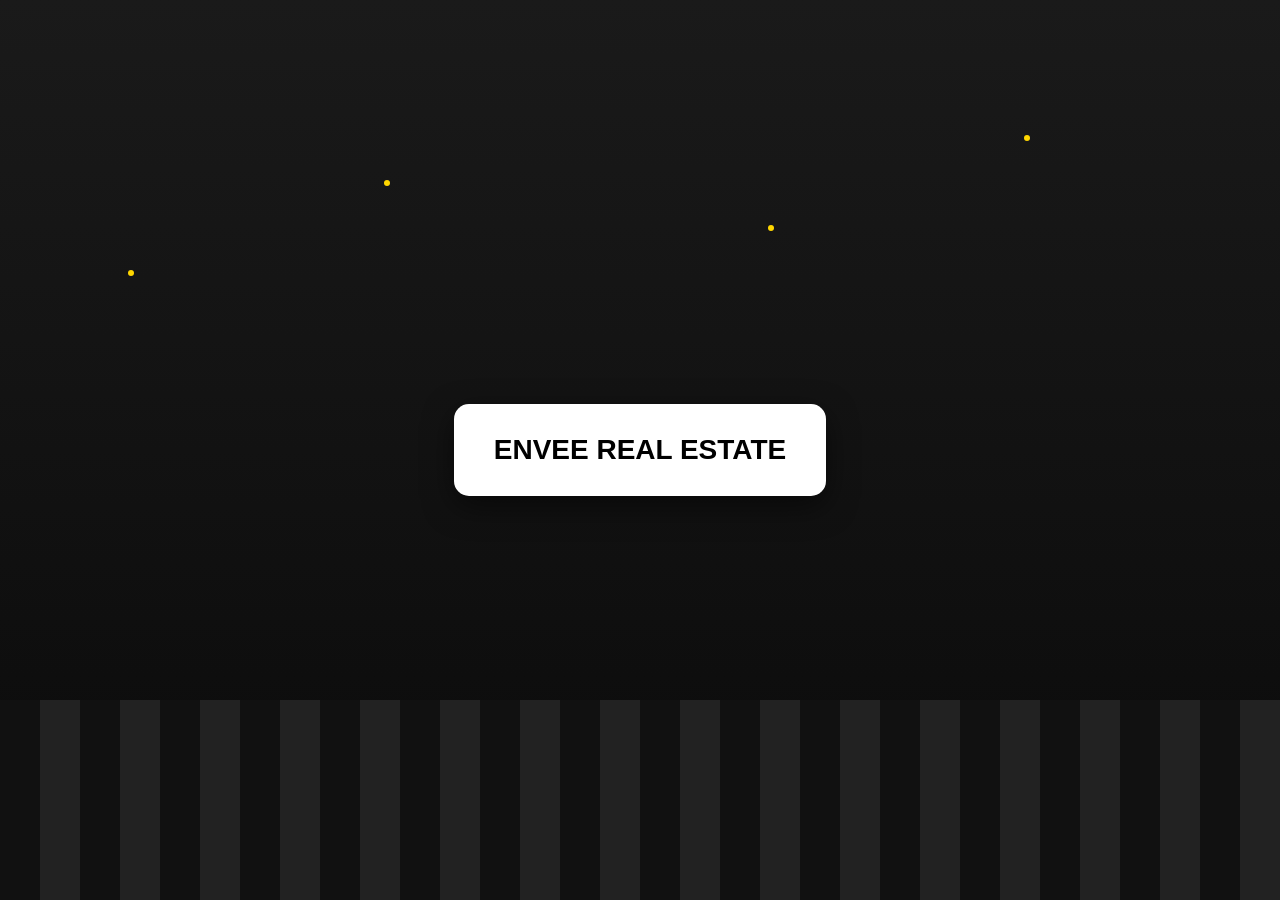
==== index.html @ ba575f3b "Add files via upload" ====
<!DOCTYPE html>
<html lang="en">
<head>
<meta name="viewport" content="width=device-width, initial-scale=1.0">
<title>ENVEE Real Estate</title>

<style>
body {
    margin:0;
    height:100vh;
    display:flex;
    justify-content:center;
    align-items:center;
    background:linear-gradient(to top,#0a0a0a,#1a1a1a);
    font-family:Arial;
    overflow:hidden;
}

/* skyline */
.city {
    position:absolute;
    bottom:0;
    width:100%;
    height:200px;
    background:repeating-linear-gradient(
        to right,
        #111 0px,
        #111 40px,
        #222 40px,
        #222 80px
    );
}

/* popup */
.popup {
    position:relative;
    background:white;
    padding:30px 40px;
    border-radius:15px;
    font-size:28px;
    font-weight:bold;
    box-shadow:0 10px 30px rgba(0,0,0,0.5);
    animation:pop 0.7s ease;
}

@keyframes pop{
    0%{transform:scale(0);}
    80%{transform:scale(1.1);}
    100%{transform:scale(1);}
}

/* fireworks */
.firework {
    position:absolute;
    width:6px;
    height:6px;
    border-radius:50%;
    background:gold;
    animation:explode 1.2s infinite;
}

@keyframes explode{
    0%{transform:scale(1);}
    50%{transform:scale(4);opacity:1;}
    100%{transform:scale(8);opacity:0;}
}

.f1{top:20%;left:30%;}
.f2{top:25%;left:60%;}
.f3{top:15%;left:80%;}
.f4{top:30%;left:10%;}
</style>
</head>

<body>

<div class="city"></div>

<div class="popup">
ENVEE REAL ESTATE
</div>

<div class="firework f1"></div>
<div class="firework f2"></div>
<div class="firework f3"></div>
<div class="firework f4"></div>

</body>
</html>
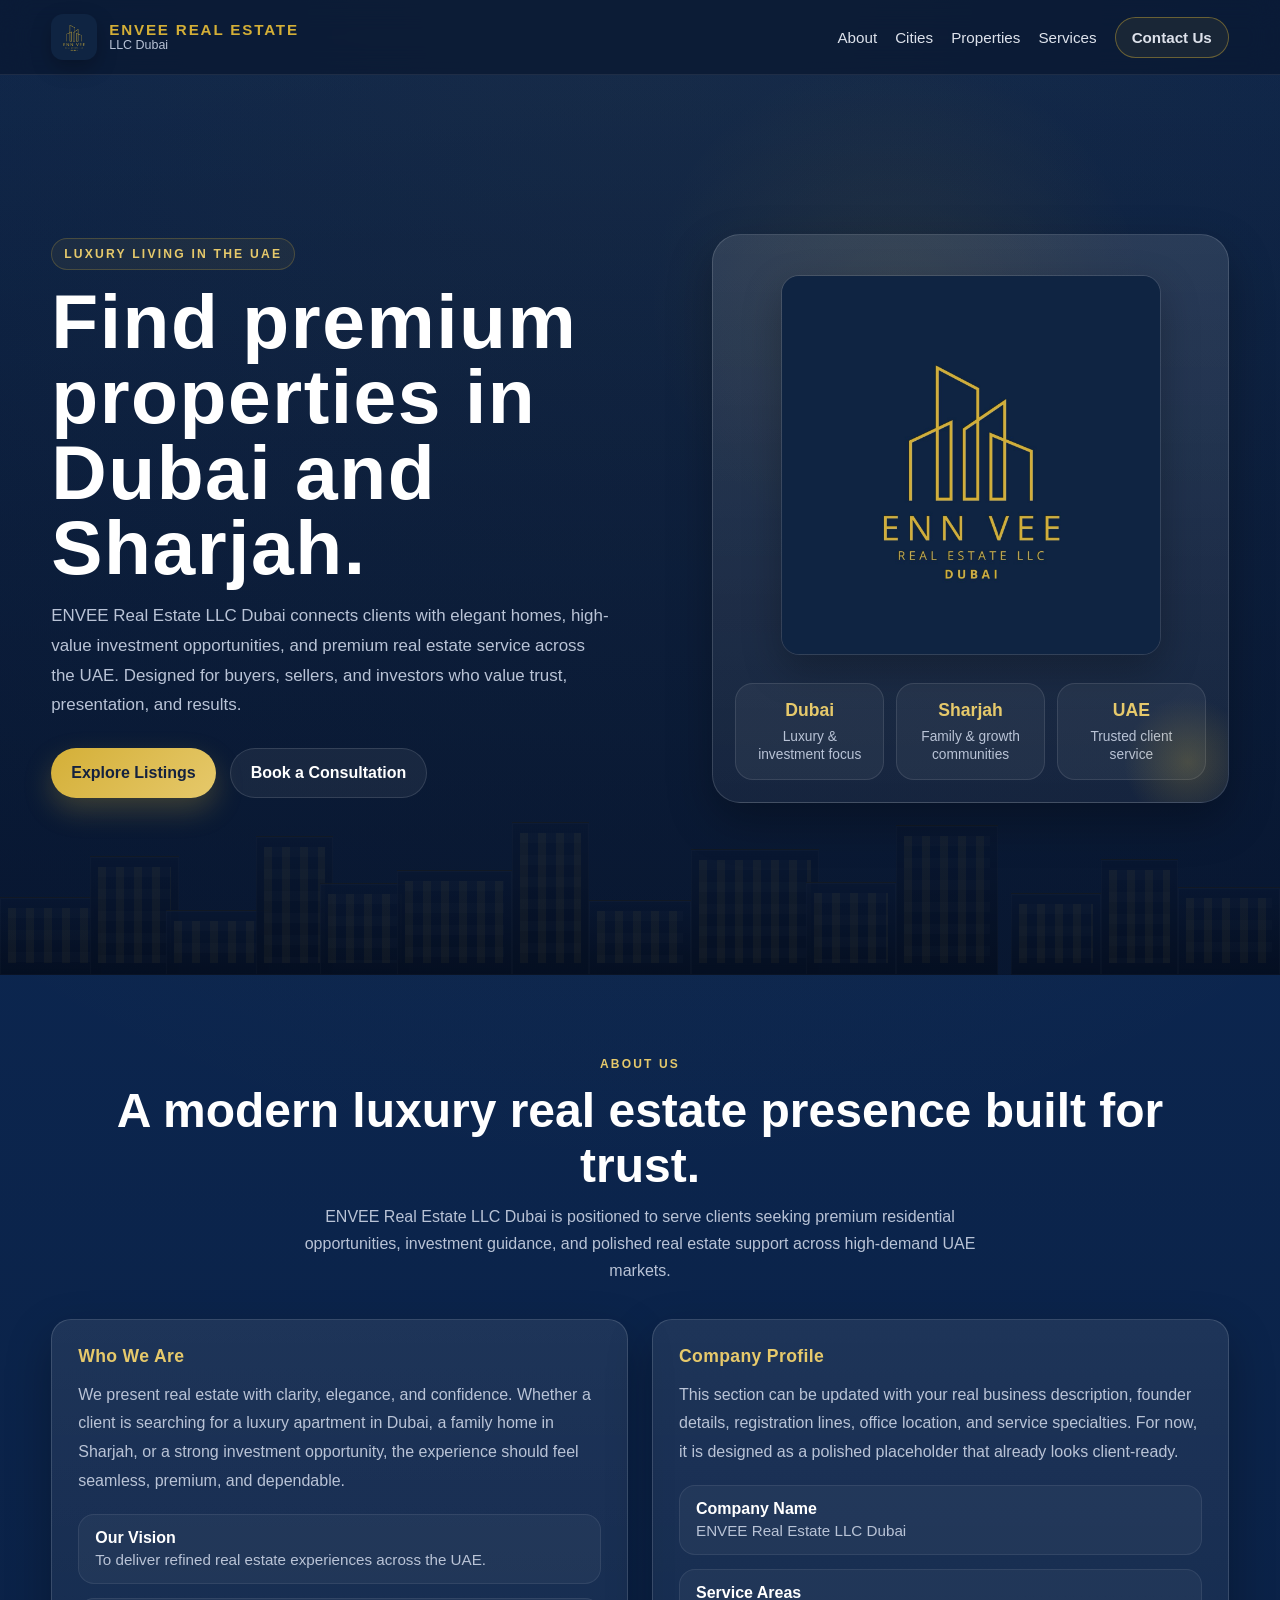
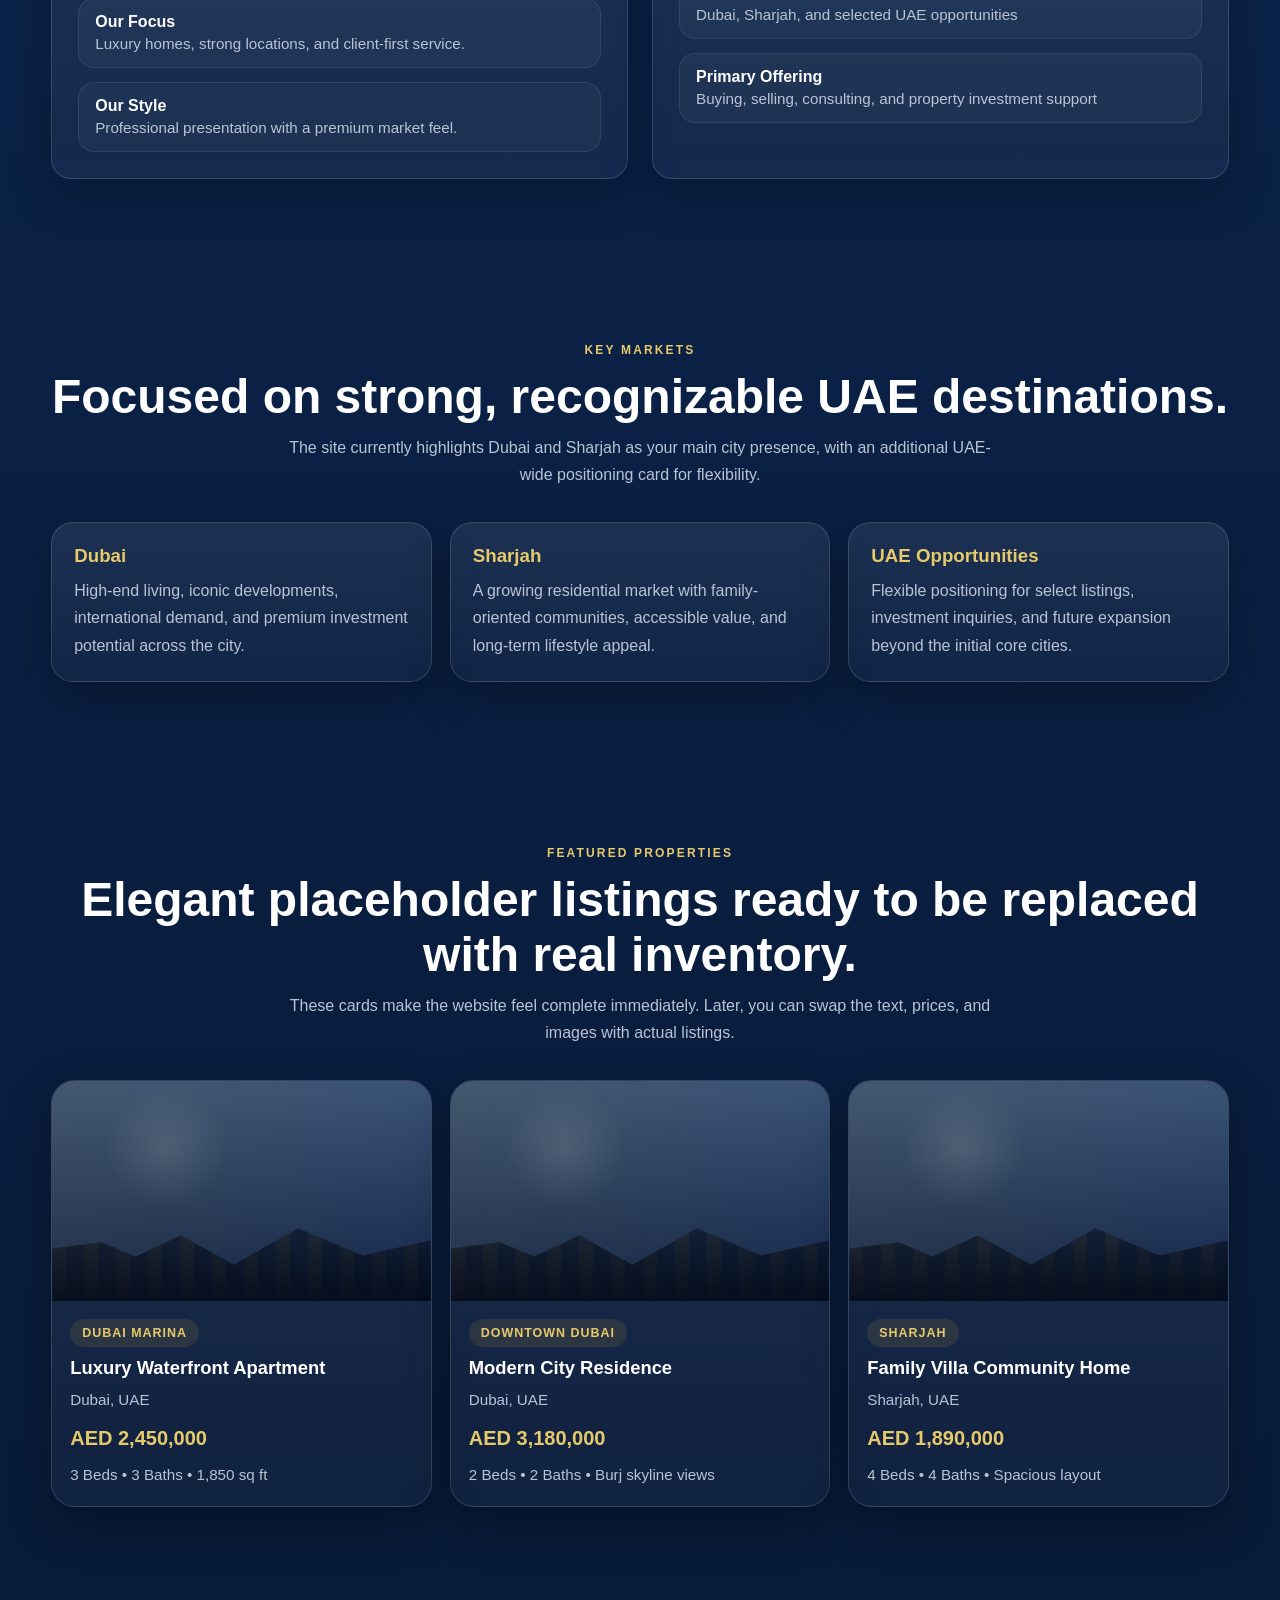
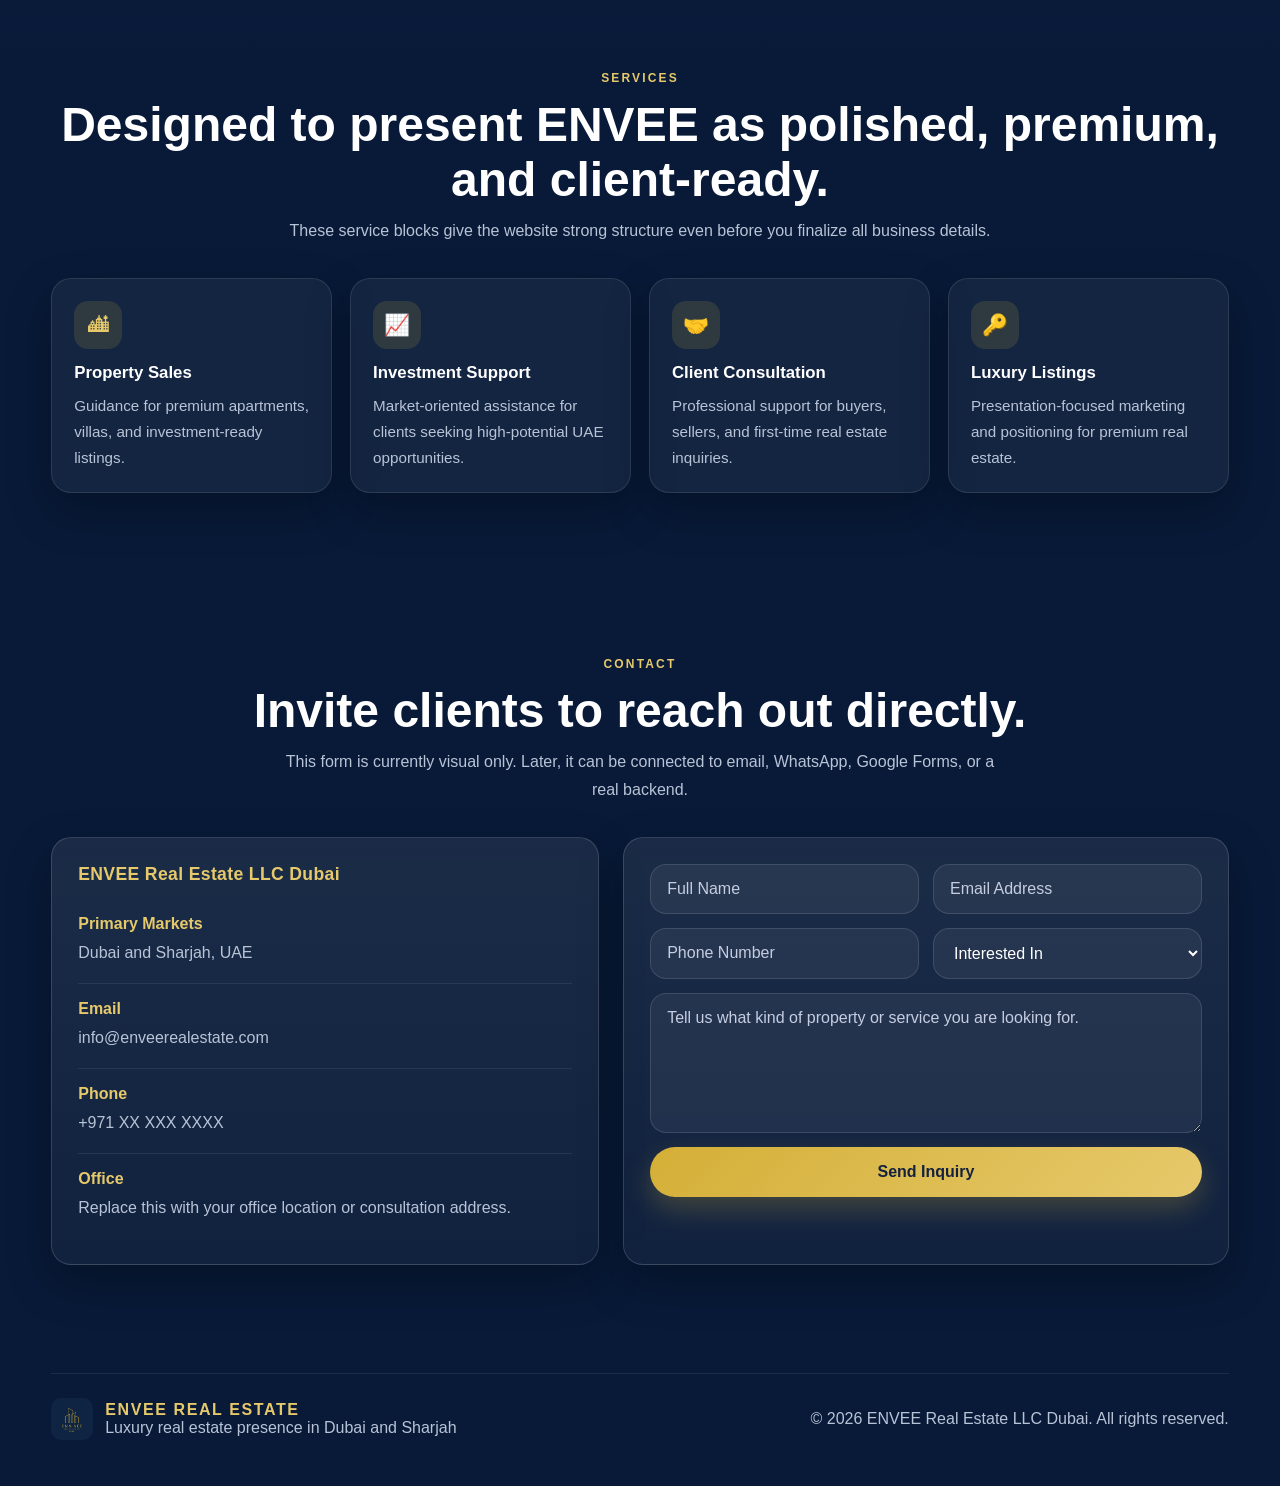
==== commit dd0ea3fe: "Add files via upload" ====
--- a/index.html
+++ b/index.html
@@ -1,89 +1,1141 @@
 <!DOCTYPE html>
 <html lang="en">
 <head>
-<meta name="viewport" content="width=device-width, initial-scale=1.0">
-<title>ENVEE Real Estate</title>
-
-<style>
-body {
-    margin:0;
-    height:100vh;
-    display:flex;
-    justify-content:center;
-    align-items:center;
-    background:linear-gradient(to top,#0a0a0a,#1a1a1a);
-    font-family:Arial;
-    overflow:hidden;
-}
-
-/* skyline */
-.city {
-    position:absolute;
-    bottom:0;
-    width:100%;
-    height:200px;
-    background:repeating-linear-gradient(
-        to right,
-        #111 0px,
-        #111 40px,
-        #222 40px,
-        #222 80px
-    );
-}
-
-/* popup */
-.popup {
-    position:relative;
-    background:white;
-    padding:30px 40px;
-    border-radius:15px;
-    font-size:28px;
-    font-weight:bold;
-    box-shadow:0 10px 30px rgba(0,0,0,0.5);
-    animation:pop 0.7s ease;
-}
-
-@keyframes pop{
-    0%{transform:scale(0);}
-    80%{transform:scale(1.1);}
-    100%{transform:scale(1);}
-}
-
-/* fireworks */
-.firework {
-    position:absolute;
-    width:6px;
-    height:6px;
-    border-radius:50%;
-    background:gold;
-    animation:explode 1.2s infinite;
-}
-
-@keyframes explode{
-    0%{transform:scale(1);}
-    50%{transform:scale(4);opacity:1;}
-    100%{transform:scale(8);opacity:0;}
-}
-
-.f1{top:20%;left:30%;}
-.f2{top:25%;left:60%;}
-.f3{top:15%;left:80%;}
-.f4{top:30%;left:10%;}
-</style>
+  <meta charset="UTF-8" />
+  <meta name="viewport" content="width=device-width, initial-scale=1.0" />
+  <title>ENVEE Real Estate LLC Dubai</title>
+  <meta
+    name="description"
+    content="ENVEE Real Estate LLC Dubai - Luxury real estate opportunities in Dubai and Sharjah."
+  />
+  <style>
+    :root{
+      --navy:#0d2a57;
+      --navy-2:#102f63;
+      --gold:#d4af37;
+      --gold-soft:#e6c96b;
+      --white:#ffffff;
+      --offwhite:#f8f7f3;
+      --text:#e9edf5;
+      --muted:#b9c3d6;
+      --card:rgba(255,255,255,0.08);
+      --border:rgba(255,255,255,0.14);
+      --shadow:0 18px 45px rgba(0,0,0,0.28);
+      --radius:20px;
+      --max:1200px;
+    }
+
+    *{box-sizing:border-box}
+    html{scroll-behavior:smooth}
+    body{
+      margin:0;
+      font-family:Arial, Helvetica, sans-serif;
+      background:
+        radial-gradient(circle at top, rgba(212,175,55,0.08), transparent 25%),
+        linear-gradient(180deg, var(--navy), #081a38 70%);
+      color:var(--white);
+      overflow-x:hidden;
+    }
+
+    a{color:inherit;text-decoration:none}
+    img{max-width:100%;display:block}
+    button,input,textarea,select{font:inherit}
+
+    .container{
+      width:min(92%, var(--max));
+      margin:0 auto;
+    }
+
+    /* Top nav */
+    .nav{
+      position:sticky;
+      top:0;
+      z-index:1000;
+      backdrop-filter:blur(14px);
+      background:rgba(7,20,44,0.72);
+      border-bottom:1px solid rgba(255,255,255,0.08);
+    }
+
+    .nav-inner{
+      display:flex;
+      align-items:center;
+      justify-content:space-between;
+      gap:14px;
+      padding:14px 0;
+    }
+
+    .brand{
+      display:flex;
+      align-items:center;
+      gap:12px;
+      min-width:0;
+    }
+
+    .brand img{
+      width:46px;
+      height:46px;
+      object-fit:cover;
+      border-radius:12px;
+      box-shadow:0 8px 20px rgba(0,0,0,0.25);
+      background:#fff;
+    }
+
+    .brand-text{
+      line-height:1.1;
+      min-width:0;
+    }
+
+    .brand-text strong{
+      display:block;
+      color:var(--gold);
+      letter-spacing:0.12em;
+      font-size:0.95rem;
+      white-space:nowrap;
+    }
+
+    .brand-text span{
+      display:block;
+      color:var(--muted);
+      font-size:0.78rem;
+      white-space:nowrap;
+    }
+
+    .nav-links{
+      display:flex;
+      gap:18px;
+      align-items:center;
+      flex-wrap:wrap;
+      justify-content:flex-end;
+    }
+
+    .nav-links a{
+      color:var(--text);
+      font-size:0.95rem;
+      opacity:0.95;
+    }
+
+    .nav-links a:hover{
+      color:var(--gold-soft);
+    }
+
+    .nav-cta{
+      padding:11px 16px;
+      border:1px solid rgba(212,175,55,0.45);
+      border-radius:999px;
+      color:var(--gold);
+      background:rgba(212,175,55,0.08);
+      font-weight:700;
+    }
+
+    /* Hero */
+    .hero{
+      position:relative;
+      min-height:100vh;
+      display:flex;
+      align-items:center;
+      overflow:hidden;
+    }
+
+    .hero::before{
+      content:"";
+      position:absolute;
+      inset:0;
+      background:
+        linear-gradient(to bottom, rgba(6,16,36,0.25), rgba(6,16,36,0.70)),
+        radial-gradient(circle at 70% 25%, rgba(212,175,55,0.12), transparent 22%);
+      z-index:0;
+    }
+
+    .hero-grid{
+      position:relative;
+      z-index:2;
+      display:grid;
+      grid-template-columns:1.1fr 0.9fr;
+      gap:30px;
+      align-items:center;
+      padding:58px 0 72px;
+    }
+
+    .hero-copy{
+      max-width:640px;
+    }
+
+    .eyebrow{
+      display:inline-block;
+      margin-bottom:14px;
+      color:var(--gold-soft);
+      font-weight:700;
+      letter-spacing:0.18em;
+      text-transform:uppercase;
+      font-size:0.76rem;
+      padding:8px 12px;
+      border:1px solid rgba(212,175,55,0.24);
+      border-radius:999px;
+      background:rgba(212,175,55,0.07);
+    }
+
+    h1{
+      margin:0 0 16px;
+      font-size:clamp(2.3rem, 6vw, 5rem);
+      line-height:0.98;
+      letter-spacing:0.02em;
+    }
+
+    .hero-copy p{
+      margin:0;
+      color:var(--muted);
+      font-size:1.06rem;
+      line-height:1.75;
+      max-width:560px;
+    }
+
+    .hero-actions{
+      display:flex;
+      flex-wrap:wrap;
+      gap:14px;
+      margin-top:28px;
+    }
+
+    .btn{
+      display:inline-flex;
+      align-items:center;
+      justify-content:center;
+      min-height:50px;
+      padding:0 20px;
+      border-radius:999px;
+      border:none;
+      cursor:pointer;
+      transition:0.25s ease;
+      font-weight:700;
+    }
+
+    .btn-primary{
+      background:linear-gradient(135deg, var(--gold), var(--gold-soft));
+      color:#14223f;
+      box-shadow:0 12px 28px rgba(212,175,55,0.25);
+    }
+
+    .btn-primary:hover{
+      transform:translateY(-2px);
+      box-shadow:0 16px 34px rgba(212,175,55,0.30);
+    }
+
+    .btn-secondary{
+      background:rgba(255,255,255,0.06);
+      color:var(--white);
+      border:1px solid rgba(255,255,255,0.12);
+    }
+
+    .btn-secondary:hover{
+      background:rgba(255,255,255,0.10);
+      transform:translateY(-2px);
+    }
+
+    .hero-card{
+      background:linear-gradient(180deg, rgba(255,255,255,0.11), rgba(255,255,255,0.05));
+      border:1px solid var(--border);
+      border-radius:28px;
+      box-shadow:var(--shadow);
+      padding:22px;
+      position:relative;
+      overflow:hidden;
+    }
+
+    .hero-card::after{
+      content:"";
+      position:absolute;
+      inset:auto -30px -30px auto;
+      width:140px;
+      height:140px;
+      background:radial-gradient(circle, rgba(212,175,55,0.22), transparent 65%);
+      pointer-events:none;
+    }
+
+    .logo-panel{
+      display:grid;
+      place-items:center;
+      padding:18px 12px 10px;
+    }
+
+    .logo-panel img{
+      width:min(100%, 380px);
+      border-radius:18px;
+      box-shadow:0 14px 38px rgba(0,0,0,0.25);
+      border:1px solid rgba(255,255,255,0.10);
+    }
+
+    .hero-stats{
+      display:grid;
+      grid-template-columns:repeat(3,1fr);
+      gap:12px;
+      margin-top:18px;
+    }
+
+    .stat{
+      border-radius:18px;
+      padding:16px 14px;
+      background:rgba(255,255,255,0.05);
+      border:1px solid rgba(255,255,255,0.10);
+      text-align:center;
+    }
+
+    .stat strong{
+      display:block;
+      font-size:1.1rem;
+      color:var(--gold-soft);
+      margin-bottom:6px;
+    }
+
+    .stat span{
+      color:var(--muted);
+      font-size:0.86rem;
+    }
+
+    /* Animated skyline */
+    .skyline{
+      position:absolute;
+      left:0;
+      right:0;
+      bottom:0;
+      height:170px;
+      z-index:1;
+      opacity:0.55;
+      pointer-events:none;
+    }
+
+    .building{
+      position:absolute;
+      bottom:0;
+      background:linear-gradient(to top, rgba(2,8,20,0.95), rgba(9,22,47,0.78));
+      border-top:1px solid rgba(212,175,55,0.10);
+      box-shadow:inset 0 0 0 1px rgba(255,255,255,0.03);
+    }
+
+    .building::before{
+      content:"";
+      position:absolute;
+      inset:10px 8px 12px 8px;
+      background:
+        repeating-linear-gradient(
+          to right,
+          rgba(212,175,55,0.16) 0 8px,
+          transparent 8px 18px
+        ),
+        repeating-linear-gradient(
+          to bottom,
+          rgba(255,255,255,0.04) 0 10px,
+          transparent 10px 22px
+        );
+      opacity:0.55;
+    }
+
+    /* Sections */
+    section{
+      padding:82px 0;
+    }
+
+    .section-head{
+      text-align:center;
+      margin-bottom:34px;
+    }
+
+    .section-head .tag{
+      color:var(--gold-soft);
+      text-transform:uppercase;
+      letter-spacing:0.18em;
+      font-size:0.75rem;
+      font-weight:700;
+      margin-bottom:12px;
+      display:block;
+    }
+
+    .section-head h2{
+      margin:0 0 10px;
+      font-size:clamp(1.8rem, 4vw, 3rem);
+    }
+
+    .section-head p{
+      margin:0 auto;
+      max-width:720px;
+      color:var(--muted);
+      line-height:1.7;
+    }
+
+    /* About */
+    .about-grid{
+      display:grid;
+      grid-template-columns:1fr 1fr;
+      gap:24px;
+    }
+
+    .card{
+      background:linear-gradient(180deg, rgba(255,255,255,0.08), rgba(255,255,255,0.04));
+      border:1px solid var(--border);
+      border-radius:var(--radius);
+      box-shadow:var(--shadow);
+      padding:26px;
+    }
+
+    .card h3{
+      margin:0 0 14px;
+      color:var(--gold-soft);
+      font-size:1.1rem;
+      letter-spacing:0.02em;
+    }
+
+    .card p{
+      margin:0;
+      color:var(--muted);
+      line-height:1.8;
+    }
+
+    .mini-list{
+      display:grid;
+      gap:14px;
+      margin-top:18px;
+    }
+
+    .mini-item{
+      padding:14px 16px;
+      border-radius:16px;
+      background:rgba(255,255,255,0.04);
+      border:1px solid rgba(255,255,255,0.08);
+    }
+
+    .mini-item strong{
+      display:block;
+      color:var(--white);
+      margin-bottom:4px;
+    }
+
+    .mini-item span{
+      color:var(--muted);
+      font-size:0.95rem;
+    }
+
+    /* Cities */
+    .city-grid{
+      display:grid;
+      grid-template-columns:repeat(3,1fr);
+      gap:18px;
+    }
+
+    .city-card{
+      padding:22px;
+      border-radius:22px;
+      background:linear-gradient(180deg, rgba(255,255,255,0.08), rgba(255,255,255,0.03));
+      border:1px solid var(--border);
+      box-shadow:var(--shadow);
+      transition:0.3s ease;
+    }
+
+    .city-card:hover{
+      transform:translateY(-4px);
+      border-color:rgba(212,175,55,0.32);
+    }
+
+    .city-card h3{
+      margin:0 0 10px;
+      color:var(--gold-soft);
+    }
+
+    .city-card p{
+      margin:0;
+      color:var(--muted);
+      line-height:1.7;
+    }
+
+    /* Properties */
+    .property-grid{
+      display:grid;
+      grid-template-columns:repeat(3,1fr);
+      gap:18px;
+    }
+
+    .property-card{
+      overflow:hidden;
+      border-radius:24px;
+      border:1px solid var(--border);
+      background:linear-gradient(180deg, rgba(255,255,255,0.08), rgba(255,255,255,0.03));
+      box-shadow:var(--shadow);
+    }
+
+    .property-image{
+      height:220px;
+      position:relative;
+      background:
+        linear-gradient(160deg, rgba(212,175,55,0.18), rgba(255,255,255,0.03)),
+        radial-gradient(circle at 30% 30%, rgba(255,255,255,0.12), transparent 20%),
+        linear-gradient(180deg, #24457c, #0b1d40);
+      overflow:hidden;
+    }
+
+    .property-image::before{
+      content:"";
+      position:absolute;
+      left:0;
+      right:0;
+      bottom:0;
+      height:46%;
+      background:
+        linear-gradient(to top, rgba(3,9,22,0.92), rgba(3,9,22,0.35)),
+        repeating-linear-gradient(
+          to right,
+          rgba(212,175,55,0.14) 0 14px,
+          transparent 14px 32px
+        );
+      clip-path:polygon(0 100%, 0 48%, 13% 42%, 22% 56%, 34% 35%, 48% 64%, 65% 28%, 82% 55%, 100% 40%, 100% 100%);
+      opacity:0.9;
+    }
+
+    .property-body{
+      padding:18px;
+    }
+
+    .pill{
+      display:inline-block;
+      margin-bottom:10px;
+      padding:7px 12px;
+      border-radius:999px;
+      background:rgba(212,175,55,0.12);
+      color:var(--gold-soft);
+      font-size:0.78rem;
+      font-weight:700;
+      letter-spacing:0.08em;
+      text-transform:uppercase;
+    }
+
+    .property-body h3{
+      margin:0 0 8px;
+      font-size:1.15rem;
+    }
+
+    .property-meta,
+    .property-features{
+      color:var(--muted);
+      font-size:0.95rem;
+      line-height:1.7;
+    }
+
+    .property-price{
+      margin:14px 0 12px;
+      font-size:1.25rem;
+      color:var(--gold-soft);
+      font-weight:700;
+    }
+
+    /* Services */
+    .services-grid{
+      display:grid;
+      grid-template-columns:repeat(4,1fr);
+      gap:18px;
+    }
+
+    .service-card{
+      padding:22px;
+      border-radius:20px;
+      background:rgba(255,255,255,0.05);
+      border:1px solid rgba(255,255,255,0.10);
+      box-shadow:var(--shadow);
+    }
+
+    .service-card .icon{
+      width:48px;
+      height:48px;
+      border-radius:14px;
+      display:grid;
+      place-items:center;
+      background:rgba(212,175,55,0.14);
+      color:var(--gold-soft);
+      font-size:1.3rem;
+      margin-bottom:14px;
+    }
+
+    .service-card h3{
+      margin:0 0 10px;
+      font-size:1.05rem;
+    }
+
+    .service-card p{
+      margin:0;
+      color:var(--muted);
+      line-height:1.7;
+      font-size:0.95rem;
+    }
+
+    /* Contact */
+    .contact-grid{
+      display:grid;
+      grid-template-columns:0.95fr 1.05fr;
+      gap:24px;
+    }
+
+    .contact-info .info-block{
+      padding:16px 0;
+      border-bottom:1px solid rgba(255,255,255,0.08);
+    }
+
+    .contact-info .info-block:last-child{
+      border-bottom:none;
+    }
+
+    .contact-info strong{
+      display:block;
+      color:var(--gold-soft);
+      margin-bottom:6px;
+    }
+
+    .contact-info span,
+    .contact-info p{
+      color:var(--muted);
+      margin:0;
+      line-height:1.75;
+    }
+
+    form{
+      display:grid;
+      gap:14px;
+    }
+
+    .form-grid{
+      display:grid;
+      grid-template-columns:1fr 1fr;
+      gap:14px;
+    }
+
+    input, textarea, select{
+      width:100%;
+      padding:15px 16px;
+      border-radius:16px;
+      border:1px solid rgba(255,255,255,0.12);
+      background:rgba(255,255,255,0.06);
+      color:var(--white);
+      outline:none;
+    }
+
+    input::placeholder,
+    textarea::placeholder{
+      color:#c6cde0;
+    }
+
+    textarea{
+      min-height:140px;
+      resize:vertical;
+    }
+
+    /* Footer */
+    footer{
+      padding:26px 0 46px;
+      color:var(--muted);
+    }
+
+    .footer-box{
+      border-top:1px solid rgba(255,255,255,0.08);
+      padding-top:24px;
+      display:flex;
+      justify-content:space-between;
+      gap:14px;
+      flex-wrap:wrap;
+      align-items:center;
+    }
+
+    .footer-brand{
+      display:flex;
+      align-items:center;
+      gap:12px;
+    }
+
+    .footer-brand img{
+      width:42px;
+      height:42px;
+      object-fit:cover;
+      border-radius:10px;
+      background:#fff;
+    }
+
+    /* Fireworks */
+    .fireworks{
+      position:absolute;
+      inset:0;
+      pointer-events:none;
+      z-index:1;
+      overflow:hidden;
+    }
+
+    .burst{
+      position:absolute;
+      width:6px;
+      height:6px;
+      border-radius:50%;
+      background:var(--gold-soft);
+      box-shadow:
+        0 0 0 0 rgba(230,201,107,0.55),
+        0 0 18px 8px rgba(230,201,107,0.10);
+      animation:burst 4.8s infinite ease-out;
+      opacity:0;
+    }
+
+    .b1{top:18%; left:12%; animation-delay:0.4s;}
+    .b2{top:24%; left:80%; animation-delay:1.2s;}
+    .b3{top:12%; left:58%; animation-delay:2.2s;}
+    .b4{top:30%; left:30%; animation-delay:3.1s;}
+    .b5{top:20%; left:68%; animation-delay:4.1s;}
+
+    @keyframes burst{
+      0%{transform:scale(0.2);opacity:0}
+      8%{opacity:1}
+      20%{
+        opacity:1;
+        box-shadow:
+          0 0 0 26px rgba(230,201,107,0),
+          0 0 24px 12px rgba(230,201,107,0.16);
+      }
+      35%{opacity:0}
+      100%{opacity:0; transform:scale(1.35)}
+    }
+
+    /* Scroll reveal */
+    .reveal{
+      opacity:0;
+      transform:translateY(24px);
+      transition:all 0.7s ease;
+    }
+
+    .reveal.show{
+      opacity:1;
+      transform:translateY(0);
+    }
+
+    /* Responsive */
+    @media (max-width: 1024px){
+      .hero-grid,
+      .about-grid,
+      .contact-grid,
+      .city-grid,
+      .property-grid,
+      .services-grid{
+        grid-template-columns:1fr 1fr;
+      }
+
+      .hero-copy{
+        max-width:none;
+      }
+    }
+
+    @media (max-width: 720px){
+      .nav-inner{
+        align-items:flex-start;
+        flex-direction:column;
+      }
+
+      .nav-links{
+        width:100%;
+        justify-content:flex-start;
+      }
+
+      .hero{
+        min-height:auto;
+      }
+
+      .hero-grid,
+      .about-grid,
+      .contact-grid,
+      .city-grid,
+      .property-grid,
+      .services-grid,
+      .form-grid,
+      .hero-stats{
+        grid-template-columns:1fr;
+      }
+
+      .hero-grid{
+        padding:34px 0 90px;
+      }
+
+      h1{
+        font-size:2.35rem;
+      }
+
+      .hero-copy p{
+        font-size:1rem;
+      }
+
+      .skyline{
+        height:130px;
+      }
+
+      section{
+        padding:68px 0;
+      }
+    }
+  </style>
 </head>
-
 <body>
 
-<div class="city"></div>
-
-<div class="popup">
-ENVEE REAL ESTATE
-</div>
-
-<div class="firework f1"></div>
-<div class="firework f2"></div>
-<div class="firework f3"></div>
-<div class="firework f4"></div>
-
+  <nav class="nav">
+    <div class="container nav-inner">
+      <a href="#top" class="brand">
+        <img src="logo.jpeg" alt="ENVEE Real Estate logo">
+        <div class="brand-text">
+          <strong>ENVEE REAL ESTATE</strong>
+          <span>LLC Dubai</span>
+        </div>
+      </a>
+
+      <div class="nav-links">
+        <a href="#about">About</a>
+        <a href="#cities">Cities</a>
+        <a href="#properties">Properties</a>
+        <a href="#services">Services</a>
+        <a href="#contact" class="nav-cta">Contact Us</a>
+      </div>
+    </div>
+  </nav>
+
+  <header class="hero" id="top">
+    <div class="fireworks">
+      <div class="burst b1"></div>
+      <div class="burst b2"></div>
+      <div class="burst b3"></div>
+      <div class="burst b4"></div>
+      <div class="burst b5"></div>
+    </div>
+
+    <div class="container hero-grid">
+      <div class="hero-copy reveal">
+        <span class="eyebrow">Luxury Living in the UAE</span>
+        <h1>Find premium properties in Dubai and Sharjah.</h1>
+        <p>
+          ENVEE Real Estate LLC Dubai connects clients with elegant homes,
+          high-value investment opportunities, and premium real estate service
+          across the UAE. Designed for buyers, sellers, and investors who value
+          trust, presentation, and results.
+        </p>
+
+        <div class="hero-actions">
+          <a href="#properties" class="btn btn-primary">Explore Listings</a>
+          <a href="#contact" class="btn btn-secondary">Book a Consultation</a>
+        </div>
+      </div>
+
+      <div class="hero-card reveal">
+        <div class="logo-panel">
+          <img src="logo.jpeg" alt="ENVEE Real Estate LLC Dubai logo">
+        </div>
+
+        <div class="hero-stats">
+          <div class="stat">
+            <strong>Dubai</strong>
+            <span>Luxury & investment focus</span>
+          </div>
+          <div class="stat">
+            <strong>Sharjah</strong>
+            <span>Family & growth communities</span>
+          </div>
+          <div class="stat">
+            <strong>UAE</strong>
+            <span>Trusted client service</span>
+          </div>
+        </div>
+      </div>
+    </div>
+
+    <div class="skyline">
+      <div class="building" style="left:0%; width:8%; height:46%;"></div>
+      <div class="building" style="left:7%; width:7%; height:70%;"></div>
+      <div class="building" style="left:13%; width:8%; height:38%;"></div>
+      <div class="building" style="left:20%; width:6%; height:82%;"></div>
+      <div class="building" style="left:25%; width:7%; height:54%;"></div>
+      <div class="building" style="left:31%; width:9%; height:62%;"></div>
+      <div class="building" style="left:40%; width:6%; height:90%;"></div>
+      <div class="building" style="left:46%; width:8%; height:44%;"></div>
+      <div class="building" style="left:54%; width:10%; height:74%;"></div>
+      <div class="building" style="left:63%; width:7%; height:55%;"></div>
+      <div class="building" style="left:70%; width:8%; height:88%;"></div>
+      <div class="building" style="left:79%; width:7%; height:48%;"></div>
+      <div class="building" style="left:86%; width:6%; height:68%;"></div>
+      <div class="building" style="left:92%; width:8%; height:52%;"></div>
+    </div>
+  </header>
+
+  <section id="about">
+    <div class="container">
+      <div class="section-head reveal">
+        <span class="tag">About Us</span>
+        <h2>A modern luxury real estate presence built for trust.</h2>
+        <p>
+          ENVEE Real Estate LLC Dubai is positioned to serve clients seeking
+          premium residential opportunities, investment guidance, and polished
+          real estate support across high-demand UAE markets.
+        </p>
+      </div>
+
+      <div class="about-grid">
+        <div class="card reveal">
+          <h3>Who We Are</h3>
+          <p>
+            We present real estate with clarity, elegance, and confidence.
+            Whether a client is searching for a luxury apartment in Dubai,
+            a family home in Sharjah, or a strong investment opportunity,
+            the experience should feel seamless, premium, and dependable.
+          </p>
+
+          <div class="mini-list">
+            <div class="mini-item">
+              <strong>Our Vision</strong>
+              <span>To deliver refined real estate experiences across the UAE.</span>
+            </div>
+            <div class="mini-item">
+              <strong>Our Focus</strong>
+              <span>Luxury homes, strong locations, and client-first service.</span>
+            </div>
+            <div class="mini-item">
+              <strong>Our Style</strong>
+              <span>Professional presentation with a premium market feel.</span>
+            </div>
+          </div>
+        </div>
+
+        <div class="card reveal">
+          <h3>Company Profile</h3>
+          <p>
+            This section can be updated with your real business description,
+            founder details, registration lines, office location, and service
+            specialties. For now, it is designed as a polished placeholder
+            that already looks client-ready.
+          </p>
+
+          <div class="mini-list">
+            <div class="mini-item">
+              <strong>Company Name</strong>
+              <span>ENVEE Real Estate LLC Dubai</span>
+            </div>
+            <div class="mini-item">
+              <strong>Service Areas</strong>
+              <span>Dubai, Sharjah, and selected UAE opportunities</span>
+            </div>
+            <div class="mini-item">
+              <strong>Primary Offering</strong>
+              <span>Buying, selling, consulting, and property investment support</span>
+            </div>
+          </div>
+        </div>
+      </div>
+    </div>
+  </section>
+
+  <section id="cities">
+    <div class="container">
+      <div class="section-head reveal">
+        <span class="tag">Key Markets</span>
+        <h2>Focused on strong, recognizable UAE destinations.</h2>
+        <p>
+          The site currently highlights Dubai and Sharjah as your main city
+          presence, with an additional UAE-wide positioning card for flexibility.
+        </p>
+      </div>
+
+      <div class="city-grid">
+        <div class="city-card reveal">
+          <h3>Dubai</h3>
+          <p>
+            High-end living, iconic developments, international demand,
+            and premium investment potential across the city.
+          </p>
+        </div>
+
+        <div class="city-card reveal">
+          <h3>Sharjah</h3>
+          <p>
+            A growing residential market with family-oriented communities,
+            accessible value, and long-term lifestyle appeal.
+          </p>
+        </div>
+
+        <div class="city-card reveal">
+          <h3>UAE Opportunities</h3>
+          <p>
+            Flexible positioning for select listings, investment inquiries,
+            and future expansion beyond the initial core cities.
+          </p>
+        </div>
+      </div>
+    </div>
+  </section>
+
+  <section id="properties">
+    <div class="container">
+      <div class="section-head reveal">
+        <span class="tag">Featured Properties</span>
+        <h2>Elegant placeholder listings ready to be replaced with real inventory.</h2>
+        <p>
+          These cards make the website feel complete immediately. Later,
+          you can swap the text, prices, and images with actual listings.
+        </p>
+      </div>
+
+      <div class="property-grid">
+        <div class="property-card reveal">
+          <div class="property-image"></div>
+          <div class="property-body">
+            <span class="pill">Dubai Marina</span>
+            <h3>Luxury Waterfront Apartment</h3>
+            <div class="property-meta">Dubai, UAE</div>
+            <div class="property-price">AED 2,450,000</div>
+            <div class="property-features">3 Beds • 3 Baths • 1,850 sq ft</div>
+          </div>
+        </div>
+
+        <div class="property-card reveal">
+          <div class="property-image"></div>
+          <div class="property-body">
+            <span class="pill">Downtown Dubai</span>
+            <h3>Modern City Residence</h3>
+            <div class="property-meta">Dubai, UAE</div>
+            <div class="property-price">AED 3,180,000</div>
+            <div class="property-features">2 Beds • 2 Baths • Burj skyline views</div>
+          </div>
+        </div>
+
+        <div class="property-card reveal">
+          <div class="property-image"></div>
+          <div class="property-body">
+            <span class="pill">Sharjah</span>
+            <h3>Family Villa Community Home</h3>
+            <div class="property-meta">Sharjah, UAE</div>
+            <div class="property-price">AED 1,890,000</div>
+            <div class="property-features">4 Beds • 4 Baths • Spacious layout</div>
+          </div>
+        </div>
+      </div>
+    </div>
+  </section>
+
+  <section id="services">
+    <div class="container">
+      <div class="section-head reveal">
+        <span class="tag">Services</span>
+        <h2>Designed to present ENVEE as polished, premium, and client-ready.</h2>
+        <p>
+          These service blocks give the website strong structure even before
+          you finalize all business details.
+        </p>
+      </div>
+
+      <div class="services-grid">
+        <div class="service-card reveal">
+          <div class="icon">🏙</div>
+          <h3>Property Sales</h3>
+          <p>Guidance for premium apartments, villas, and investment-ready listings.</p>
+        </div>
+
+        <div class="service-card reveal">
+          <div class="icon">📈</div>
+          <h3>Investment Support</h3>
+          <p>Market-oriented assistance for clients seeking high-potential UAE opportunities.</p>
+        </div>
+
+        <div class="service-card reveal">
+          <div class="icon">🤝</div>
+          <h3>Client Consultation</h3>
+          <p>Professional support for buyers, sellers, and first-time real estate inquiries.</p>
+        </div>
+
+        <div class="service-card reveal">
+          <div class="icon">🔑</div>
+          <h3>Luxury Listings</h3>
+          <p>Presentation-focused marketing and positioning for premium real estate.</p>
+        </div>
+      </div>
+    </div>
+  </section>
+
+  <section id="contact">
+    <div class="container">
+      <div class="section-head reveal">
+        <span class="tag">Contact</span>
+        <h2>Invite clients to reach out directly.</h2>
+        <p>
+          This form is currently visual only. Later, it can be connected to
+          email, WhatsApp, Google Forms, or a real backend.
+        </p>
+      </div>
+
+      <div class="contact-grid">
+        <div class="card contact-info reveal">
+          <h3>ENVEE Real Estate LLC Dubai</h3>
+
+          <div class="info-block">
+            <strong>Primary Markets</strong>
+            <span>Dubai and Sharjah, UAE</span>
+          </div>
+
+          <div class="info-block">
+            <strong>Email</strong>
+            <span>info@enveerealestate.com</span>
+          </div>
+
+          <div class="info-block">
+            <strong>Phone</strong>
+            <span>+971 XX XXX XXXX</span>
+          </div>
+
+          <div class="info-block">
+            <strong>Office</strong>
+            <p>Replace this with your office location or consultation address.</p>
+          </div>
+        </div>
+
+        <div class="card reveal">
+          <form onsubmit="event.preventDefault(); alert('Thank you. Your inquiry form is currently a demo section.');">
+            <div class="form-grid">
+              <input type="text" placeholder="Full Name" required>
+              <input type="email" placeholder="Email Address" required>
+            </div>
+
+            <div class="form-grid">
+              <input type="tel" placeholder="Phone Number">
+              <select>
+                <option>Interested In</option>
+                <option>Buying</option>
+                <option>Selling</option>
+                <option>Investment</option>
+                <option>Consultation</option>
+              </select>
+            </div>
+
+            <textarea placeholder="Tell us what kind of property or service you are looking for."></textarea>
+            <button class="btn btn-primary" type="submit">Send Inquiry</button>
+          </form>
+        </div>
+      </div>
+    </div>
+  </section>
+
+  <footer>
+    <div class="container footer-box">
+      <div class="footer-brand">
+        <img src="logo.jpeg" alt="ENVEE logo">
+        <div>
+          <strong style="display:block;color:var(--gold-soft);letter-spacing:0.1em;">ENVEE REAL ESTATE</strong>
+          <span>Luxury real estate presence in Dubai and Sharjah</span>
+        </div>
+      </div>
+
+      <div>© 2026 ENVEE Real Estate LLC Dubai. All rights reserved.</div>
+    </div>
+  </footer>
+
+  <script>
+    const observer = new IntersectionObserver((entries) => {
+      entries.forEach((entry) => {
+        if (entry.isIntersecting) {
+          entry.target.classList.add('show');
+        }
+      });
+    }, { threshold: 0.12 });
+
+    document.querySelectorAll('.reveal').forEach((el) => observer.observe(el));
+  </script>
 </body>
 </html>
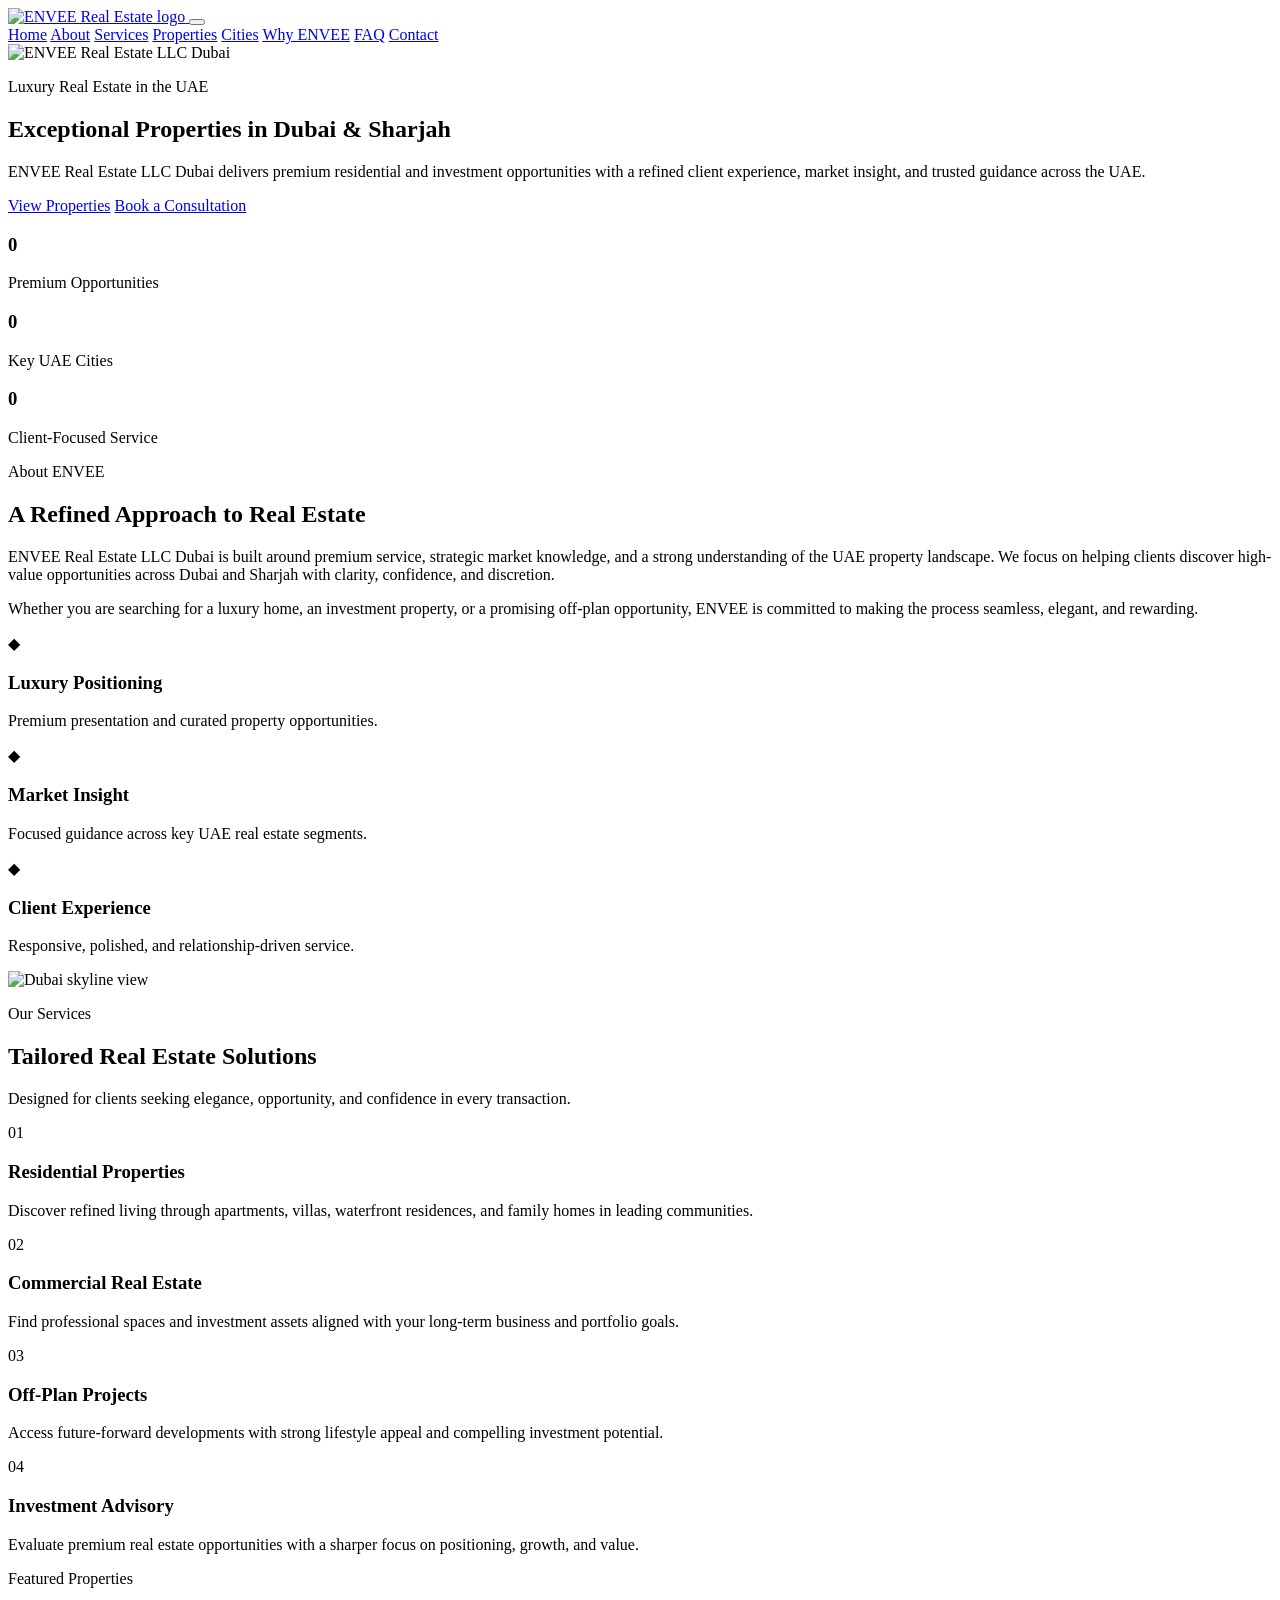
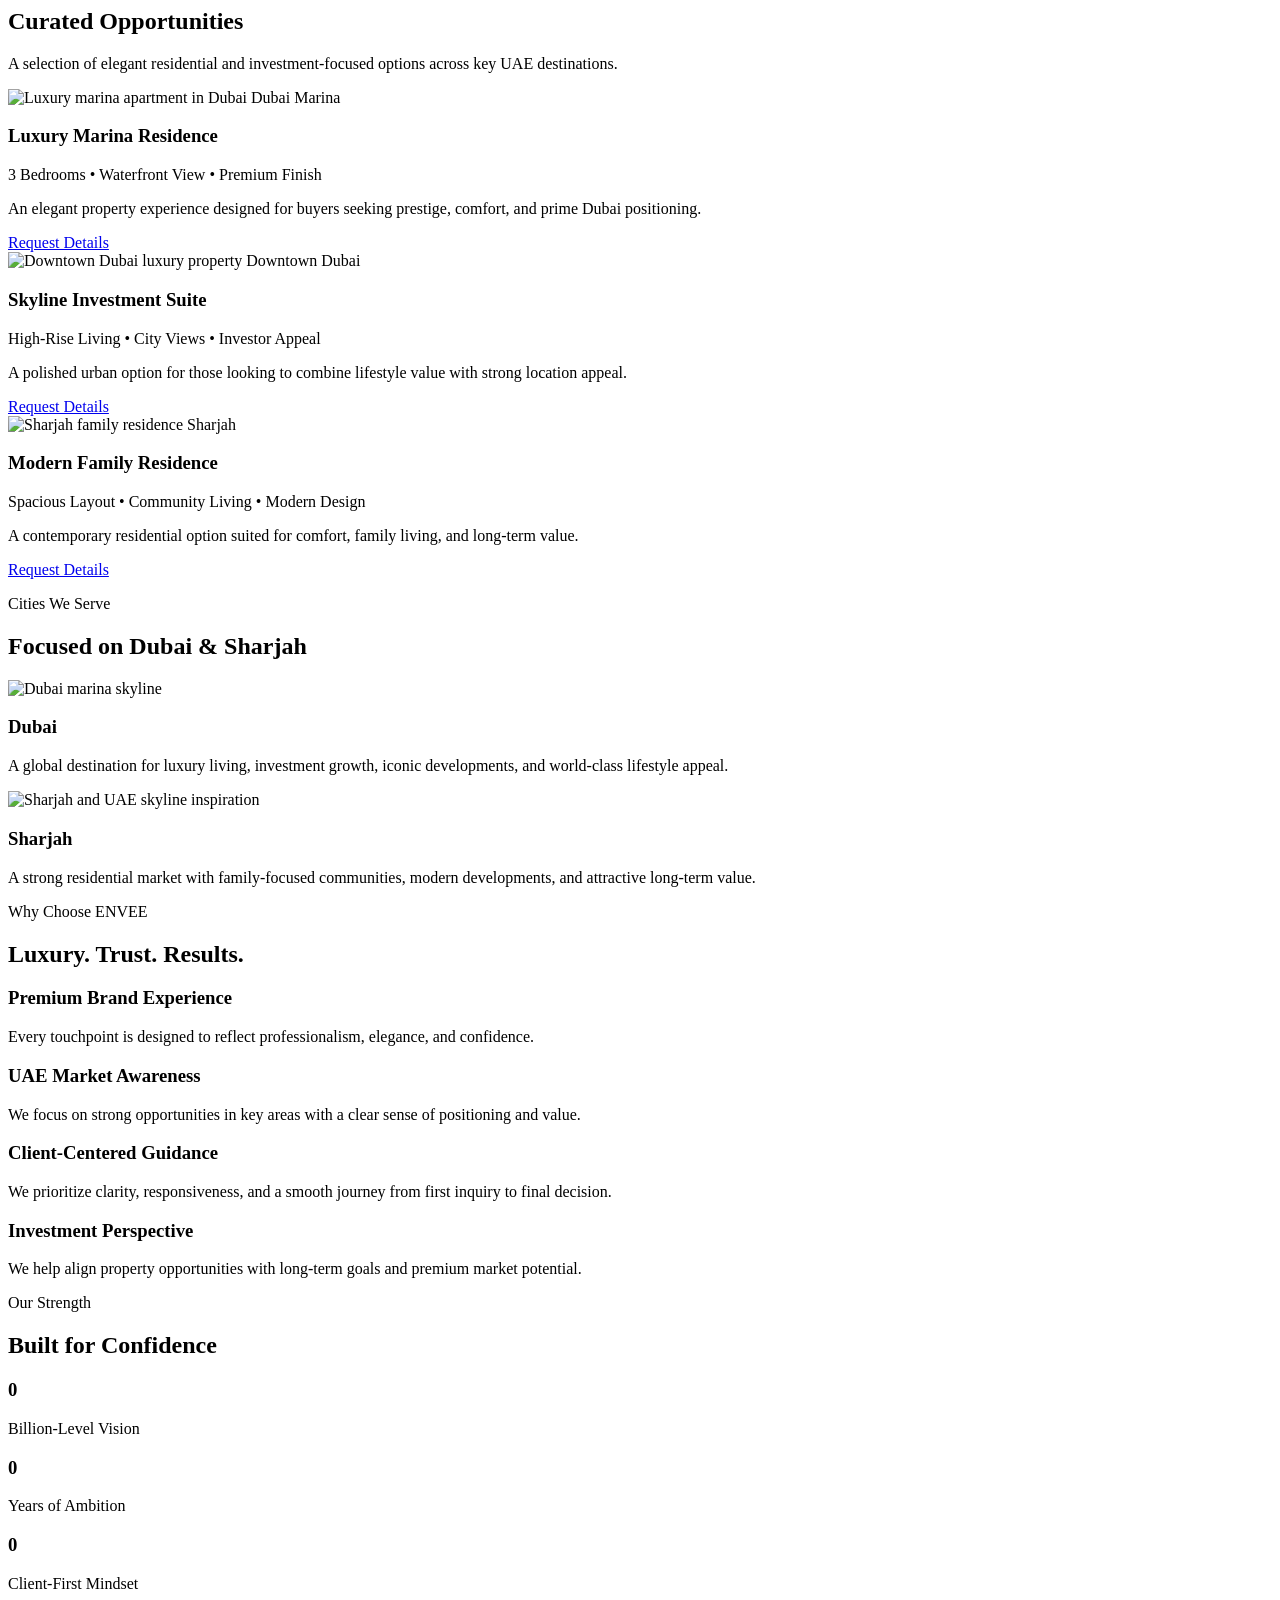
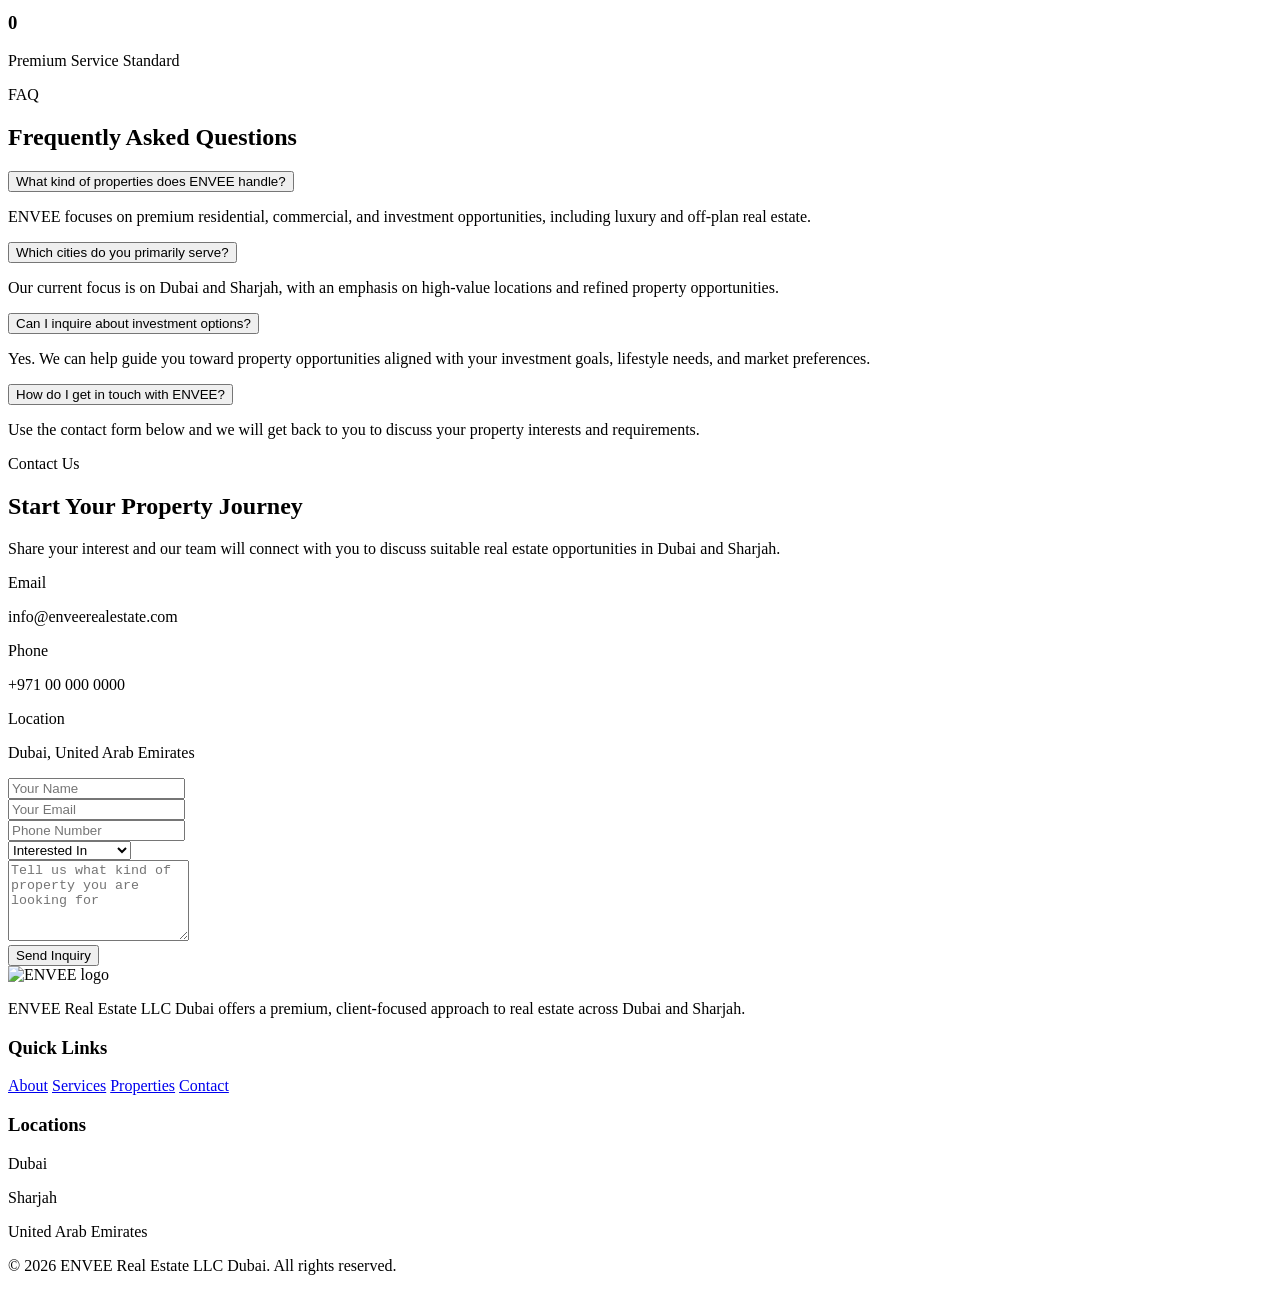
==== commit c140711a: "Add files via upload" ====
--- a/index.html
+++ b/index.html
@@ -6,1136 +6,523 @@
   <title>ENVEE Real Estate LLC Dubai</title>
   <meta
     name="description"
-    content="ENVEE Real Estate LLC Dubai - Luxury real estate opportunities in Dubai and Sharjah."
+    content="ENVEE Real Estate LLC Dubai - Luxury real estate opportunities across Dubai and Sharjah."
   />
-  <style>
-    :root{
-      --navy:#0d2a57;
-      --navy-2:#102f63;
-      --gold:#d4af37;
-      --gold-soft:#e6c96b;
-      --white:#ffffff;
-      --offwhite:#f8f7f3;
-      --text:#e9edf5;
-      --muted:#b9c3d6;
-      --card:rgba(255,255,255,0.08);
-      --border:rgba(255,255,255,0.14);
-      --shadow:0 18px 45px rgba(0,0,0,0.28);
-      --radius:20px;
-      --max:1200px;
-    }
-
-    *{box-sizing:border-box}
-    html{scroll-behavior:smooth}
-    body{
-      margin:0;
-      font-family:Arial, Helvetica, sans-serif;
-      background:
-        radial-gradient(circle at top, rgba(212,175,55,0.08), transparent 25%),
-        linear-gradient(180deg, var(--navy), #081a38 70%);
-      color:var(--white);
-      overflow-x:hidden;
-    }
-
-    a{color:inherit;text-decoration:none}
-    img{max-width:100%;display:block}
-    button,input,textarea,select{font:inherit}
-
-    .container{
-      width:min(92%, var(--max));
-      margin:0 auto;
-    }
-
-    /* Top nav */
-    .nav{
-      position:sticky;
-      top:0;
-      z-index:1000;
-      backdrop-filter:blur(14px);
-      background:rgba(7,20,44,0.72);
-      border-bottom:1px solid rgba(255,255,255,0.08);
-    }
-
-    .nav-inner{
-      display:flex;
-      align-items:center;
-      justify-content:space-between;
-      gap:14px;
-      padding:14px 0;
-    }
-
-    .brand{
-      display:flex;
-      align-items:center;
-      gap:12px;
-      min-width:0;
-    }
-
-    .brand img{
-      width:46px;
-      height:46px;
-      object-fit:cover;
-      border-radius:12px;
-      box-shadow:0 8px 20px rgba(0,0,0,0.25);
-      background:#fff;
-    }
-
-    .brand-text{
-      line-height:1.1;
-      min-width:0;
-    }
-
-    .brand-text strong{
-      display:block;
-      color:var(--gold);
-      letter-spacing:0.12em;
-      font-size:0.95rem;
-      white-space:nowrap;
-    }
-
-    .brand-text span{
-      display:block;
-      color:var(--muted);
-      font-size:0.78rem;
-      white-space:nowrap;
-    }
-
-    .nav-links{
-      display:flex;
-      gap:18px;
-      align-items:center;
-      flex-wrap:wrap;
-      justify-content:flex-end;
-    }
-
-    .nav-links a{
-      color:var(--text);
-      font-size:0.95rem;
-      opacity:0.95;
-    }
-
-    .nav-links a:hover{
-      color:var(--gold-soft);
-    }
-
-    .nav-cta{
-      padding:11px 16px;
-      border:1px solid rgba(212,175,55,0.45);
-      border-radius:999px;
-      color:var(--gold);
-      background:rgba(212,175,55,0.08);
-      font-weight:700;
-    }
-
-    /* Hero */
-    .hero{
-      position:relative;
-      min-height:100vh;
-      display:flex;
-      align-items:center;
-      overflow:hidden;
-    }
-
-    .hero::before{
-      content:"";
-      position:absolute;
-      inset:0;
-      background:
-        linear-gradient(to bottom, rgba(6,16,36,0.25), rgba(6,16,36,0.70)),
-        radial-gradient(circle at 70% 25%, rgba(212,175,55,0.12), transparent 22%);
-      z-index:0;
-    }
-
-    .hero-grid{
-      position:relative;
-      z-index:2;
-      display:grid;
-      grid-template-columns:1.1fr 0.9fr;
-      gap:30px;
-      align-items:center;
-      padding:58px 0 72px;
-    }
-
-    .hero-copy{
-      max-width:640px;
-    }
-
-    .eyebrow{
-      display:inline-block;
-      margin-bottom:14px;
-      color:var(--gold-soft);
-      font-weight:700;
-      letter-spacing:0.18em;
-      text-transform:uppercase;
-      font-size:0.76rem;
-      padding:8px 12px;
-      border:1px solid rgba(212,175,55,0.24);
-      border-radius:999px;
-      background:rgba(212,175,55,0.07);
-    }
-
-    h1{
-      margin:0 0 16px;
-      font-size:clamp(2.3rem, 6vw, 5rem);
-      line-height:0.98;
-      letter-spacing:0.02em;
-    }
-
-    .hero-copy p{
-      margin:0;
-      color:var(--muted);
-      font-size:1.06rem;
-      line-height:1.75;
-      max-width:560px;
-    }
-
-    .hero-actions{
-      display:flex;
-      flex-wrap:wrap;
-      gap:14px;
-      margin-top:28px;
-    }
-
-    .btn{
-      display:inline-flex;
-      align-items:center;
-      justify-content:center;
-      min-height:50px;
-      padding:0 20px;
-      border-radius:999px;
-      border:none;
-      cursor:pointer;
-      transition:0.25s ease;
-      font-weight:700;
-    }
-
-    .btn-primary{
-      background:linear-gradient(135deg, var(--gold), var(--gold-soft));
-      color:#14223f;
-      box-shadow:0 12px 28px rgba(212,175,55,0.25);
-    }
-
-    .btn-primary:hover{
-      transform:translateY(-2px);
-      box-shadow:0 16px 34px rgba(212,175,55,0.30);
-    }
-
-    .btn-secondary{
-      background:rgba(255,255,255,0.06);
-      color:var(--white);
-      border:1px solid rgba(255,255,255,0.12);
-    }
-
-    .btn-secondary:hover{
-      background:rgba(255,255,255,0.10);
-      transform:translateY(-2px);
-    }
-
-    .hero-card{
-      background:linear-gradient(180deg, rgba(255,255,255,0.11), rgba(255,255,255,0.05));
-      border:1px solid var(--border);
-      border-radius:28px;
-      box-shadow:var(--shadow);
-      padding:22px;
-      position:relative;
-      overflow:hidden;
-    }
-
-    .hero-card::after{
-      content:"";
-      position:absolute;
-      inset:auto -30px -30px auto;
-      width:140px;
-      height:140px;
-      background:radial-gradient(circle, rgba(212,175,55,0.22), transparent 65%);
-      pointer-events:none;
-    }
-
-    .logo-panel{
-      display:grid;
-      place-items:center;
-      padding:18px 12px 10px;
-    }
-
-    .logo-panel img{
-      width:min(100%, 380px);
-      border-radius:18px;
-      box-shadow:0 14px 38px rgba(0,0,0,0.25);
-      border:1px solid rgba(255,255,255,0.10);
-    }
-
-    .hero-stats{
-      display:grid;
-      grid-template-columns:repeat(3,1fr);
-      gap:12px;
-      margin-top:18px;
-    }
-
-    .stat{
-      border-radius:18px;
-      padding:16px 14px;
-      background:rgba(255,255,255,0.05);
-      border:1px solid rgba(255,255,255,0.10);
-      text-align:center;
-    }
-
-    .stat strong{
-      display:block;
-      font-size:1.1rem;
-      color:var(--gold-soft);
-      margin-bottom:6px;
-    }
-
-    .stat span{
-      color:var(--muted);
-      font-size:0.86rem;
-    }
-
-    /* Animated skyline */
-    .skyline{
-      position:absolute;
-      left:0;
-      right:0;
-      bottom:0;
-      height:170px;
-      z-index:1;
-      opacity:0.55;
-      pointer-events:none;
-    }
-
-    .building{
-      position:absolute;
-      bottom:0;
-      background:linear-gradient(to top, rgba(2,8,20,0.95), rgba(9,22,47,0.78));
-      border-top:1px solid rgba(212,175,55,0.10);
-      box-shadow:inset 0 0 0 1px rgba(255,255,255,0.03);
-    }
-
-    .building::before{
-      content:"";
-      position:absolute;
-      inset:10px 8px 12px 8px;
-      background:
-        repeating-linear-gradient(
-          to right,
-          rgba(212,175,55,0.16) 0 8px,
-          transparent 8px 18px
-        ),
-        repeating-linear-gradient(
-          to bottom,
-          rgba(255,255,255,0.04) 0 10px,
-          transparent 10px 22px
-        );
-      opacity:0.55;
-    }
-
-    /* Sections */
-    section{
-      padding:82px 0;
-    }
-
-    .section-head{
-      text-align:center;
-      margin-bottom:34px;
-    }
-
-    .section-head .tag{
-      color:var(--gold-soft);
-      text-transform:uppercase;
-      letter-spacing:0.18em;
-      font-size:0.75rem;
-      font-weight:700;
-      margin-bottom:12px;
-      display:block;
-    }
-
-    .section-head h2{
-      margin:0 0 10px;
-      font-size:clamp(1.8rem, 4vw, 3rem);
-    }
-
-    .section-head p{
-      margin:0 auto;
-      max-width:720px;
-      color:var(--muted);
-      line-height:1.7;
-    }
-
-    /* About */
-    .about-grid{
-      display:grid;
-      grid-template-columns:1fr 1fr;
-      gap:24px;
-    }
-
-    .card{
-      background:linear-gradient(180deg, rgba(255,255,255,0.08), rgba(255,255,255,0.04));
-      border:1px solid var(--border);
-      border-radius:var(--radius);
-      box-shadow:var(--shadow);
-      padding:26px;
-    }
-
-    .card h3{
-      margin:0 0 14px;
-      color:var(--gold-soft);
-      font-size:1.1rem;
-      letter-spacing:0.02em;
-    }
-
-    .card p{
-      margin:0;
-      color:var(--muted);
-      line-height:1.8;
-    }
-
-    .mini-list{
-      display:grid;
-      gap:14px;
-      margin-top:18px;
-    }
-
-    .mini-item{
-      padding:14px 16px;
-      border-radius:16px;
-      background:rgba(255,255,255,0.04);
-      border:1px solid rgba(255,255,255,0.08);
-    }
-
-    .mini-item strong{
-      display:block;
-      color:var(--white);
-      margin-bottom:4px;
-    }
-
-    .mini-item span{
-      color:var(--muted);
-      font-size:0.95rem;
-    }
-
-    /* Cities */
-    .city-grid{
-      display:grid;
-      grid-template-columns:repeat(3,1fr);
-      gap:18px;
-    }
-
-    .city-card{
-      padding:22px;
-      border-radius:22px;
-      background:linear-gradient(180deg, rgba(255,255,255,0.08), rgba(255,255,255,0.03));
-      border:1px solid var(--border);
-      box-shadow:var(--shadow);
-      transition:0.3s ease;
-    }
-
-    .city-card:hover{
-      transform:translateY(-4px);
-      border-color:rgba(212,175,55,0.32);
-    }
-
-    .city-card h3{
-      margin:0 0 10px;
-      color:var(--gold-soft);
-    }
-
-    .city-card p{
-      margin:0;
-      color:var(--muted);
-      line-height:1.7;
-    }
-
-    /* Properties */
-    .property-grid{
-      display:grid;
-      grid-template-columns:repeat(3,1fr);
-      gap:18px;
-    }
-
-    .property-card{
-      overflow:hidden;
-      border-radius:24px;
-      border:1px solid var(--border);
-      background:linear-gradient(180deg, rgba(255,255,255,0.08), rgba(255,255,255,0.03));
-      box-shadow:var(--shadow);
-    }
-
-    .property-image{
-      height:220px;
-      position:relative;
-      background:
-        linear-gradient(160deg, rgba(212,175,55,0.18), rgba(255,255,255,0.03)),
-        radial-gradient(circle at 30% 30%, rgba(255,255,255,0.12), transparent 20%),
-        linear-gradient(180deg, #24457c, #0b1d40);
-      overflow:hidden;
-    }
-
-    .property-image::before{
-      content:"";
-      position:absolute;
-      left:0;
-      right:0;
-      bottom:0;
-      height:46%;
-      background:
-        linear-gradient(to top, rgba(3,9,22,0.92), rgba(3,9,22,0.35)),
-        repeating-linear-gradient(
-          to right,
-          rgba(212,175,55,0.14) 0 14px,
-          transparent 14px 32px
-        );
-      clip-path:polygon(0 100%, 0 48%, 13% 42%, 22% 56%, 34% 35%, 48% 64%, 65% 28%, 82% 55%, 100% 40%, 100% 100%);
-      opacity:0.9;
-    }
-
-    .property-body{
-      padding:18px;
-    }
-
-    .pill{
-      display:inline-block;
-      margin-bottom:10px;
-      padding:7px 12px;
-      border-radius:999px;
-      background:rgba(212,175,55,0.12);
-      color:var(--gold-soft);
-      font-size:0.78rem;
-      font-weight:700;
-      letter-spacing:0.08em;
-      text-transform:uppercase;
-    }
-
-    .property-body h3{
-      margin:0 0 8px;
-      font-size:1.15rem;
-    }
-
-    .property-meta,
-    .property-features{
-      color:var(--muted);
-      font-size:0.95rem;
-      line-height:1.7;
-    }
-
-    .property-price{
-      margin:14px 0 12px;
-      font-size:1.25rem;
-      color:var(--gold-soft);
-      font-weight:700;
-    }
-
-    /* Services */
-    .services-grid{
-      display:grid;
-      grid-template-columns:repeat(4,1fr);
-      gap:18px;
-    }
-
-    .service-card{
-      padding:22px;
-      border-radius:20px;
-      background:rgba(255,255,255,0.05);
-      border:1px solid rgba(255,255,255,0.10);
-      box-shadow:var(--shadow);
-    }
-
-    .service-card .icon{
-      width:48px;
-      height:48px;
-      border-radius:14px;
-      display:grid;
-      place-items:center;
-      background:rgba(212,175,55,0.14);
-      color:var(--gold-soft);
-      font-size:1.3rem;
-      margin-bottom:14px;
-    }
-
-    .service-card h3{
-      margin:0 0 10px;
-      font-size:1.05rem;
-    }
-
-    .service-card p{
-      margin:0;
-      color:var(--muted);
-      line-height:1.7;
-      font-size:0.95rem;
-    }
-
-    /* Contact */
-    .contact-grid{
-      display:grid;
-      grid-template-columns:0.95fr 1.05fr;
-      gap:24px;
-    }
-
-    .contact-info .info-block{
-      padding:16px 0;
-      border-bottom:1px solid rgba(255,255,255,0.08);
-    }
-
-    .contact-info .info-block:last-child{
-      border-bottom:none;
-    }
-
-    .contact-info strong{
-      display:block;
-      color:var(--gold-soft);
-      margin-bottom:6px;
-    }
-
-    .contact-info span,
-    .contact-info p{
-      color:var(--muted);
-      margin:0;
-      line-height:1.75;
-    }
-
-    form{
-      display:grid;
-      gap:14px;
-    }
-
-    .form-grid{
-      display:grid;
-      grid-template-columns:1fr 1fr;
-      gap:14px;
-    }
-
-    input, textarea, select{
-      width:100%;
-      padding:15px 16px;
-      border-radius:16px;
-      border:1px solid rgba(255,255,255,0.12);
-      background:rgba(255,255,255,0.06);
-      color:var(--white);
-      outline:none;
-    }
-
-    input::placeholder,
-    textarea::placeholder{
-      color:#c6cde0;
-    }
-
-    textarea{
-      min-height:140px;
-      resize:vertical;
-    }
-
-    /* Footer */
-    footer{
-      padding:26px 0 46px;
-      color:var(--muted);
-    }
-
-    .footer-box{
-      border-top:1px solid rgba(255,255,255,0.08);
-      padding-top:24px;
-      display:flex;
-      justify-content:space-between;
-      gap:14px;
-      flex-wrap:wrap;
-      align-items:center;
-    }
-
-    .footer-brand{
-      display:flex;
-      align-items:center;
-      gap:12px;
-    }
-
-    .footer-brand img{
-      width:42px;
-      height:42px;
-      object-fit:cover;
-      border-radius:10px;
-      background:#fff;
-    }
-
-    /* Fireworks */
-    .fireworks{
-      position:absolute;
-      inset:0;
-      pointer-events:none;
-      z-index:1;
-      overflow:hidden;
-    }
-
-    .burst{
-      position:absolute;
-      width:6px;
-      height:6px;
-      border-radius:50%;
-      background:var(--gold-soft);
-      box-shadow:
-        0 0 0 0 rgba(230,201,107,0.55),
-        0 0 18px 8px rgba(230,201,107,0.10);
-      animation:burst 4.8s infinite ease-out;
-      opacity:0;
-    }
-
-    .b1{top:18%; left:12%; animation-delay:0.4s;}
-    .b2{top:24%; left:80%; animation-delay:1.2s;}
-    .b3{top:12%; left:58%; animation-delay:2.2s;}
-    .b4{top:30%; left:30%; animation-delay:3.1s;}
-    .b5{top:20%; left:68%; animation-delay:4.1s;}
-
-    @keyframes burst{
-      0%{transform:scale(0.2);opacity:0}
-      8%{opacity:1}
-      20%{
-        opacity:1;
-        box-shadow:
-          0 0 0 26px rgba(230,201,107,0),
-          0 0 24px 12px rgba(230,201,107,0.16);
-      }
-      35%{opacity:0}
-      100%{opacity:0; transform:scale(1.35)}
-    }
-
-    /* Scroll reveal */
-    .reveal{
-      opacity:0;
-      transform:translateY(24px);
-      transition:all 0.7s ease;
-    }
-
-    .reveal.show{
-      opacity:1;
-      transform:translateY(0);
-    }
-
-    /* Responsive */
-    @media (max-width: 1024px){
-      .hero-grid,
-      .about-grid,
-      .contact-grid,
-      .city-grid,
-      .property-grid,
-      .services-grid{
-        grid-template-columns:1fr 1fr;
-      }
-
-      .hero-copy{
-        max-width:none;
-      }
-    }
-
-    @media (max-width: 720px){
-      .nav-inner{
-        align-items:flex-start;
-        flex-direction:column;
-      }
-
-      .nav-links{
-        width:100%;
-        justify-content:flex-start;
-      }
-
-      .hero{
-        min-height:auto;
-      }
-
-      .hero-grid,
-      .about-grid,
-      .contact-grid,
-      .city-grid,
-      .property-grid,
-      .services-grid,
-      .form-grid,
-      .hero-stats{
-        grid-template-columns:1fr;
-      }
-
-      .hero-grid{
-        padding:34px 0 90px;
-      }
-
-      h1{
-        font-size:2.35rem;
-      }
-
-      .hero-copy p{
-        font-size:1rem;
-      }
-
-      .skyline{
-        height:130px;
-      }
-
-      section{
-        padding:68px 0;
-      }
-    }
-  </style>
+  <link rel="preconnect" href="https://fonts.googleapis.com" />
+  <link rel="preconnect" href="https://fonts.gstatic.com" crossorigin />
+  <link
+    href="https://fonts.googleapis.com/css2?family=Cormorant+Garamond:wght@500;600;700&family=Inter:wght@300;400;500;600;700&display=swap"
+    rel="stylesheet"
+  />
+  <link rel="stylesheet" href="style.css" />
 </head>
 <body>
-
-  <nav class="nav">
-    <div class="container nav-inner">
-      <a href="#top" class="brand">
-        <img src="logo.jpeg" alt="ENVEE Real Estate logo">
-        <div class="brand-text">
-          <strong>ENVEE REAL ESTATE</strong>
-          <span>LLC Dubai</span>
-        </div>
+  <!-- Header -->
+  <header class="site-header">
+    <div class="container nav-container">
+      <a href="#home" class="brand">
+        <img src="images/envee-logo.jpeg" alt="ENVEE Real Estate logo" class="brand-logo" />
       </a>
 
-      <div class="nav-links">
+      <button class="nav-toggle" id="navToggle" aria-label="Open menu" aria-expanded="false">
+        <span></span>
+        <span></span>
+        <span></span>
+      </button>
+
+      <nav class="site-nav" id="siteNav">
+        <a href="#home">Home</a>
         <a href="#about">About</a>
+        <a href="#services">Services</a>
+        <a href="#properties">Properties</a>
         <a href="#cities">Cities</a>
-        <a href="#properties">Properties</a>
-        <a href="#services">Services</a>
-        <a href="#contact" class="nav-cta">Contact Us</a>
-      </div>
-    </div>
-  </nav>
-
-  <header class="hero" id="top">
-    <div class="fireworks">
-      <div class="burst b1"></div>
-      <div class="burst b2"></div>
-      <div class="burst b3"></div>
-      <div class="burst b4"></div>
-      <div class="burst b5"></div>
-    </div>
-
-    <div class="container hero-grid">
-      <div class="hero-copy reveal">
-        <span class="eyebrow">Luxury Living in the UAE</span>
-        <h1>Find premium properties in Dubai and Sharjah.</h1>
-        <p>
-          ENVEE Real Estate LLC Dubai connects clients with elegant homes,
-          high-value investment opportunities, and premium real estate service
-          across the UAE. Designed for buyers, sellers, and investors who value
-          trust, presentation, and results.
-        </p>
-
-        <div class="hero-actions">
-          <a href="#properties" class="btn btn-primary">Explore Listings</a>
-          <a href="#contact" class="btn btn-secondary">Book a Consultation</a>
-        </div>
-      </div>
-
-      <div class="hero-card reveal">
-        <div class="logo-panel">
-          <img src="logo.jpeg" alt="ENVEE Real Estate LLC Dubai logo">
-        </div>
-
-        <div class="hero-stats">
-          <div class="stat">
-            <strong>Dubai</strong>
-            <span>Luxury & investment focus</span>
-          </div>
-          <div class="stat">
-            <strong>Sharjah</strong>
-            <span>Family & growth communities</span>
-          </div>
-          <div class="stat">
-            <strong>UAE</strong>
-            <span>Trusted client service</span>
-          </div>
-        </div>
-      </div>
-    </div>
-
-    <div class="skyline">
-      <div class="building" style="left:0%; width:8%; height:46%;"></div>
-      <div class="building" style="left:7%; width:7%; height:70%;"></div>
-      <div class="building" style="left:13%; width:8%; height:38%;"></div>
-      <div class="building" style="left:20%; width:6%; height:82%;"></div>
-      <div class="building" style="left:25%; width:7%; height:54%;"></div>
-      <div class="building" style="left:31%; width:9%; height:62%;"></div>
-      <div class="building" style="left:40%; width:6%; height:90%;"></div>
-      <div class="building" style="left:46%; width:8%; height:44%;"></div>
-      <div class="building" style="left:54%; width:10%; height:74%;"></div>
-      <div class="building" style="left:63%; width:7%; height:55%;"></div>
-      <div class="building" style="left:70%; width:8%; height:88%;"></div>
-      <div class="building" style="left:79%; width:7%; height:48%;"></div>
-      <div class="building" style="left:86%; width:6%; height:68%;"></div>
-      <div class="building" style="left:92%; width:8%; height:52%;"></div>
+        <a href="#why-us">Why ENVEE</a>
+        <a href="#faq">FAQ</a>
+        <a href="#contact" class="nav-cta">Contact</a>
+      </nav>
     </div>
   </header>
 
-  <section id="about">
-    <div class="container">
-      <div class="section-head reveal">
-        <span class="tag">About Us</span>
-        <h2>A modern luxury real estate presence built for trust.</h2>
+  <main>
+    <!-- Hero -->
+    <section class="hero" id="home">
+      <div class="hero-overlay"></div>
+      <div class="hero-fireworks" id="heroFireworks" aria-hidden="true"></div>
+
+      <div class="container hero-content">
+        <div class="hero-brand reveal">
+          <img src="images/envee-logo.jpeg" alt="ENVEE Real Estate LLC Dubai" class="hero-logo" />
+        </div>
+
+        <p class="hero-kicker reveal">Luxury Real Estate in the UAE</p>
+        <h1 class="hero-title reveal">
+          Exceptional Properties in Dubai & Sharjah
+        </h1>
+        <p class="hero-text reveal">
+          ENVEE Real Estate LLC Dubai delivers premium residential and investment
+          opportunities with a refined client experience, market insight, and
+          trusted guidance across the UAE.
+        </p>
+
+        <div class="hero-actions reveal">
+          <a href="#properties" class="btn btn-gold">View Properties</a>
+          <a href="#contact" class="btn btn-outline">Book a Consultation</a>
+        </div>
+
+        <div class="hero-stats reveal">
+          <div class="stat-card">
+            <h3 class="counter" data-target="200">0</h3>
+            <p>Premium Opportunities</p>
+          </div>
+          <div class="stat-card">
+            <h3 class="counter" data-target="2">0</h3>
+            <p>Key UAE Cities</p>
+          </div>
+          <div class="stat-card">
+            <h3 class="counter" data-target="100">0</h3>
+            <p>Client-Focused Service</p>
+          </div>
+        </div>
+      </div>
+    </section>
+
+    <!-- About -->
+    <section class="section section-dark" id="about">
+      <div class="container about-grid">
+        <div class="about-text reveal">
+          <p class="section-tag">About ENVEE</p>
+          <h2 class="section-title">A Refined Approach to Real Estate</h2>
+          <p class="section-copy">
+            ENVEE Real Estate LLC Dubai is built around premium service,
+            strategic market knowledge, and a strong understanding of the UAE
+            property landscape. We focus on helping clients discover high-value
+            opportunities across Dubai and Sharjah with clarity, confidence, and
+            discretion.
+          </p>
+          <p class="section-copy">
+            Whether you are searching for a luxury home, an investment property,
+            or a promising off-plan opportunity, ENVEE is committed to making
+            the process seamless, elegant, and rewarding.
+          </p>
+
+          <div class="about-points">
+            <div class="about-point">
+              <span class="about-icon">◆</span>
+              <div>
+                <h3>Luxury Positioning</h3>
+                <p>Premium presentation and curated property opportunities.</p>
+              </div>
+            </div>
+            <div class="about-point">
+              <span class="about-icon">◆</span>
+              <div>
+                <h3>Market Insight</h3>
+                <p>Focused guidance across key UAE real estate segments.</p>
+              </div>
+            </div>
+            <div class="about-point">
+              <span class="about-icon">◆</span>
+              <div>
+                <h3>Client Experience</h3>
+                <p>Responsive, polished, and relationship-driven service.</p>
+              </div>
+            </div>
+          </div>
+        </div>
+
+        <div class="about-media reveal">
+          <img
+            src="images/dubai-skyline-2.jpeg"
+            alt="Dubai skyline view"
+            class="section-image"
+          />
+        </div>
+      </div>
+    </section>
+
+    <!-- Services -->
+    <section class="section section-light" id="services">
+      <div class="container">
+        <p class="section-tag center">Our Services</p>
+        <h2 class="section-title center">Tailored Real Estate Solutions</h2>
+        <p class="section-copy center section-intro">
+          Designed for clients seeking elegance, opportunity, and confidence in
+          every transaction.
+        </p>
+
+        <div class="services-grid">
+          <article class="service-card reveal">
+            <div class="service-number">01</div>
+            <h3>Residential Properties</h3>
+            <p>
+              Discover refined living through apartments, villas, waterfront
+              residences, and family homes in leading communities.
+            </p>
+          </article>
+
+          <article class="service-card reveal">
+            <div class="service-number">02</div>
+            <h3>Commercial Real Estate</h3>
+            <p>
+              Find professional spaces and investment assets aligned with your
+              long-term business and portfolio goals.
+            </p>
+          </article>
+
+          <article class="service-card reveal">
+            <div class="service-number">03</div>
+            <h3>Off-Plan Projects</h3>
+            <p>
+              Access future-forward developments with strong lifestyle appeal and
+              compelling investment potential.
+            </p>
+          </article>
+
+          <article class="service-card reveal">
+            <div class="service-number">04</div>
+            <h3>Investment Advisory</h3>
+            <p>
+              Evaluate premium real estate opportunities with a sharper focus on
+              positioning, growth, and value.
+            </p>
+          </article>
+        </div>
+      </div>
+    </section>
+
+    <!-- Featured Properties -->
+    <section class="section section-dark" id="properties">
+      <div class="container">
+        <p class="section-tag center">Featured Properties</p>
+        <h2 class="section-title center">Curated Opportunities</h2>
+        <p class="section-copy center section-intro">
+          A selection of elegant residential and investment-focused options
+          across key UAE destinations.
+        </p>
+
+        <div class="properties-grid">
+          <article class="property-card reveal">
+            <div class="property-image-wrap">
+              <img
+                src="images/hero-dubai.jpeg"
+                alt="Luxury marina apartment in Dubai"
+                class="property-image"
+              />
+              <span class="property-badge">Dubai Marina</span>
+            </div>
+            <div class="property-content">
+              <h3>Luxury Marina Residence</h3>
+              <p class="property-meta">3 Bedrooms • Waterfront View • Premium Finish</p>
+              <p class="property-text">
+                An elegant property experience designed for buyers seeking
+                prestige, comfort, and prime Dubai positioning.
+              </p>
+              <a href="#contact" class="property-link">Request Details</a>
+            </div>
+          </article>
+
+          <article class="property-card reveal">
+            <div class="property-image-wrap">
+              <img
+                src="images/dubai-skyline-2.jpeg"
+                alt="Downtown Dubai luxury property"
+                class="property-image"
+              />
+              <span class="property-badge">Downtown Dubai</span>
+            </div>
+            <div class="property-content">
+              <h3>Skyline Investment Suite</h3>
+              <p class="property-meta">High-Rise Living • City Views • Investor Appeal</p>
+              <p class="property-text">
+                A polished urban option for those looking to combine lifestyle
+                value with strong location appeal.
+              </p>
+              <a href="#contact" class="property-link">Request Details</a>
+            </div>
+          </article>
+
+          <article class="property-card reveal">
+            <div class="property-image-wrap">
+              <img
+                src="images/hero-dubai.jpeg"
+                alt="Sharjah family residence"
+                class="property-image"
+              />
+              <span class="property-badge">Sharjah</span>
+            </div>
+            <div class="property-content">
+              <h3>Modern Family Residence</h3>
+              <p class="property-meta">Spacious Layout • Community Living • Modern Design</p>
+              <p class="property-text">
+                A contemporary residential option suited for comfort, family
+                living, and long-term value.
+              </p>
+              <a href="#contact" class="property-link">Request Details</a>
+            </div>
+          </article>
+        </div>
+      </div>
+    </section>
+
+    <!-- Cities -->
+    <section class="section section-light" id="cities">
+      <div class="container">
+        <p class="section-tag center">Cities We Serve</p>
+        <h2 class="section-title center">Focused on Dubai & Sharjah</h2>
+
+        <div class="cities-grid">
+          <article class="city-card reveal city-card-large">
+            <img
+              src="images/hero-dubai.jpeg"
+              alt="Dubai marina skyline"
+              class="city-image"
+            />
+            <div class="city-content">
+              <h3>Dubai</h3>
+              <p>
+                A global destination for luxury living, investment growth, iconic
+                developments, and world-class lifestyle appeal.
+              </p>
+            </div>
+          </article>
+
+          <article class="city-card reveal">
+            <img
+              src="images/dubai-skyline-2.jpeg"
+              alt="Sharjah and UAE skyline inspiration"
+              class="city-image"
+            />
+            <div class="city-content">
+              <h3>Sharjah</h3>
+              <p>
+                A strong residential market with family-focused communities,
+                modern developments, and attractive long-term value.
+              </p>
+            </div>
+          </article>
+        </div>
+      </div>
+    </section>
+
+    <!-- Why Choose Us -->
+    <section class="section section-dark" id="why-us">
+      <div class="container">
+        <p class="section-tag center">Why Choose ENVEE</p>
+        <h2 class="section-title center">Luxury. Trust. Results.</h2>
+
+        <div class="why-grid">
+          <article class="why-card reveal">
+            <h3>Premium Brand Experience</h3>
+            <p>
+              Every touchpoint is designed to reflect professionalism, elegance,
+              and confidence.
+            </p>
+          </article>
+
+          <article class="why-card reveal">
+            <h3>UAE Market Awareness</h3>
+            <p>
+              We focus on strong opportunities in key areas with a clear sense of
+              positioning and value.
+            </p>
+          </article>
+
+          <article class="why-card reveal">
+            <h3>Client-Centered Guidance</h3>
+            <p>
+              We prioritize clarity, responsiveness, and a smooth journey from
+              first inquiry to final decision.
+            </p>
+          </article>
+
+          <article class="why-card reveal">
+            <h3>Investment Perspective</h3>
+            <p>
+              We help align property opportunities with long-term goals and
+              premium market potential.
+            </p>
+          </article>
+        </div>
+      </div>
+    </section>
+
+    <!-- Trust / Stats -->
+    <section class="section section-light" id="trust">
+      <div class="container">
+        <p class="section-tag center">Our Strength</p>
+        <h2 class="section-title center">Built for Confidence</h2>
+
+        <div class="trust-grid">
+          <div class="trust-card reveal">
+            <h3 class="counter" data-target="1">0</h3>
+            <p>Billion-Level Vision</p>
+          </div>
+          <div class="trust-card reveal">
+            <h3 class="counter" data-target="15">0</h3>
+            <p>Years of Ambition</p>
+          </div>
+          <div class="trust-card reveal">
+            <h3 class="counter" data-target="2000">0</h3>
+            <p>Client-First Mindset</p>
+          </div>
+          <div class="trust-card reveal">
+            <h3 class="counter" data-target="100">0</h3>
+            <p>Premium Service Standard</p>
+          </div>
+        </div>
+      </div>
+    </section>
+
+    <!-- FAQ -->
+    <section class="section section-dark" id="faq">
+      <div class="container faq-container">
+        <p class="section-tag center">FAQ</p>
+        <h2 class="section-title center">Frequently Asked Questions</h2>
+
+        <div class="faq-list">
+          <div class="faq-item reveal">
+            <button class="faq-question">
+              What kind of properties does ENVEE handle?
+            </button>
+            <div class="faq-answer">
+              <p>
+                ENVEE focuses on premium residential, commercial, and investment
+                opportunities, including luxury and off-plan real estate.
+              </p>
+            </div>
+          </div>
+
+          <div class="faq-item reveal">
+            <button class="faq-question">
+              Which cities do you primarily serve?
+            </button>
+            <div class="faq-answer">
+              <p>
+                Our current focus is on Dubai and Sharjah, with an emphasis on
+                high-value locations and refined property opportunities.
+              </p>
+            </div>
+          </div>
+
+          <div class="faq-item reveal">
+            <button class="faq-question">
+              Can I inquire about investment options?
+            </button>
+            <div class="faq-answer">
+              <p>
+                Yes. We can help guide you toward property opportunities aligned
+                with your investment goals, lifestyle needs, and market
+                preferences.
+              </p>
+            </div>
+          </div>
+
+          <div class="faq-item reveal">
+            <button class="faq-question">
+              How do I get in touch with ENVEE?
+            </button>
+            <div class="faq-answer">
+              <p>
+                Use the contact form below and we will get back to you to discuss
+                your property interests and requirements.
+              </p>
+            </div>
+          </div>
+        </div>
+      </div>
+    </section>
+
+    <!-- Contact -->
+    <section class="section section-light" id="contact">
+      <div class="container contact-grid">
+        <div class="contact-info reveal">
+          <p class="section-tag">Contact Us</p>
+          <h2 class="section-title">Start Your Property Journey</h2>
+          <p class="section-copy">
+            Share your interest and our team will connect with you to discuss
+            suitable real estate opportunities in Dubai and Sharjah.
+          </p>
+
+          <div class="contact-details">
+            <div class="contact-detail">
+              <span>Email</span>
+              <p>info@enveerealestate.com</p>
+            </div>
+            <div class="contact-detail">
+              <span>Phone</span>
+              <p>+971 00 000 0000</p>
+            </div>
+            <div class="contact-detail">
+              <span>Location</span>
+              <p>Dubai, United Arab Emirates</p>
+            </div>
+          </div>
+        </div>
+
+        <form class="contact-form reveal">
+          <div class="form-row">
+            <input type="text" name="name" placeholder="Your Name" required />
+          </div>
+          <div class="form-row">
+            <input type="email" name="email" placeholder="Your Email" required />
+          </div>
+          <div class="form-row">
+            <input type="tel" name="phone" placeholder="Phone Number" />
+          </div>
+          <div class="form-row">
+            <select name="interest">
+              <option value="">Interested In</option>
+              <option value="buying">Buying</option>
+              <option value="selling">Selling</option>
+              <option value="investing">Investing</option>
+              <option value="off-plan">Off-Plan Projects</option>
+            </select>
+          </div>
+          <div class="form-row">
+            <textarea
+              name="message"
+              rows="5"
+              placeholder="Tell us what kind of property you are looking for"
+            ></textarea>
+          </div>
+          <button type="submit" class="btn btn-gold btn-full">Send Inquiry</button>
+        </form>
+      </div>
+    </section>
+  </main>
+
+  <!-- Footer -->
+  <footer class="site-footer">
+    <div class="container footer-grid">
+      <div class="footer-brand">
+        <img src="images/envee-logo.jpeg" alt="ENVEE logo" class="footer-logo" />
         <p>
-          ENVEE Real Estate LLC Dubai is positioned to serve clients seeking
-          premium residential opportunities, investment guidance, and polished
-          real estate support across high-demand UAE markets.
+          ENVEE Real Estate LLC Dubai offers a premium, client-focused approach
+          to real estate across Dubai and Sharjah.
         </p>
       </div>
 
-      <div class="about-grid">
-        <div class="card reveal">
-          <h3>Who We Are</h3>
-          <p>
-            We present real estate with clarity, elegance, and confidence.
-            Whether a client is searching for a luxury apartment in Dubai,
-            a family home in Sharjah, or a strong investment opportunity,
-            the experience should feel seamless, premium, and dependable.
-          </p>
-
-          <div class="mini-list">
-            <div class="mini-item">
-              <strong>Our Vision</strong>
-              <span>To deliver refined real estate experiences across the UAE.</span>
-            </div>
-            <div class="mini-item">
-              <strong>Our Focus</strong>
-              <span>Luxury homes, strong locations, and client-first service.</span>
-            </div>
-            <div class="mini-item">
-              <strong>Our Style</strong>
-              <span>Professional presentation with a premium market feel.</span>
-            </div>
-          </div>
-        </div>
-
-        <div class="card reveal">
-          <h3>Company Profile</h3>
-          <p>
-            This section can be updated with your real business description,
-            founder details, registration lines, office location, and service
-            specialties. For now, it is designed as a polished placeholder
-            that already looks client-ready.
-          </p>
-
-          <div class="mini-list">
-            <div class="mini-item">
-              <strong>Company Name</strong>
-              <span>ENVEE Real Estate LLC Dubai</span>
-            </div>
-            <div class="mini-item">
-              <strong>Service Areas</strong>
-              <span>Dubai, Sharjah, and selected UAE opportunities</span>
-            </div>
-            <div class="mini-item">
-              <strong>Primary Offering</strong>
-              <span>Buying, selling, consulting, and property investment support</span>
-            </div>
-          </div>
-        </div>
+      <div class="footer-links">
+        <h3>Quick Links</h3>
+        <a href="#about">About</a>
+        <a href="#services">Services</a>
+        <a href="#properties">Properties</a>
+        <a href="#contact">Contact</a>
+      </div>
+
+      <div class="footer-links">
+        <h3>Locations</h3>
+        <p>Dubai</p>
+        <p>Sharjah</p>
+        <p>United Arab Emirates</p>
       </div>
     </div>
-  </section>
-
-  <section id="cities">
-    <div class="container">
-      <div class="section-head reveal">
-        <span class="tag">Key Markets</span>
-        <h2>Focused on strong, recognizable UAE destinations.</h2>
-        <p>
-          The site currently highlights Dubai and Sharjah as your main city
-          presence, with an additional UAE-wide positioning card for flexibility.
-        </p>
-      </div>
-
-      <div class="city-grid">
-        <div class="city-card reveal">
-          <h3>Dubai</h3>
-          <p>
-            High-end living, iconic developments, international demand,
-            and premium investment potential across the city.
-          </p>
-        </div>
-
-        <div class="city-card reveal">
-          <h3>Sharjah</h3>
-          <p>
-            A growing residential market with family-oriented communities,
-            accessible value, and long-term lifestyle appeal.
-          </p>
-        </div>
-
-        <div class="city-card reveal">
-          <h3>UAE Opportunities</h3>
-          <p>
-            Flexible positioning for select listings, investment inquiries,
-            and future expansion beyond the initial core cities.
-          </p>
-        </div>
-      </div>
-    </div>
-  </section>
-
-  <section id="properties">
-    <div class="container">
-      <div class="section-head reveal">
-        <span class="tag">Featured Properties</span>
-        <h2>Elegant placeholder listings ready to be replaced with real inventory.</h2>
-        <p>
-          These cards make the website feel complete immediately. Later,
-          you can swap the text, prices, and images with actual listings.
-        </p>
-      </div>
-
-      <div class="property-grid">
-        <div class="property-card reveal">
-          <div class="property-image"></div>
-          <div class="property-body">
-            <span class="pill">Dubai Marina</span>
-            <h3>Luxury Waterfront Apartment</h3>
-            <div class="property-meta">Dubai, UAE</div>
-            <div class="property-price">AED 2,450,000</div>
-            <div class="property-features">3 Beds • 3 Baths • 1,850 sq ft</div>
-          </div>
-        </div>
-
-        <div class="property-card reveal">
-          <div class="property-image"></div>
-          <div class="property-body">
-            <span class="pill">Downtown Dubai</span>
-            <h3>Modern City Residence</h3>
-            <div class="property-meta">Dubai, UAE</div>
-            <div class="property-price">AED 3,180,000</div>
-            <div class="property-features">2 Beds • 2 Baths • Burj skyline views</div>
-          </div>
-        </div>
-
-        <div class="property-card reveal">
-          <div class="property-image"></div>
-          <div class="property-body">
-            <span class="pill">Sharjah</span>
-            <h3>Family Villa Community Home</h3>
-            <div class="property-meta">Sharjah, UAE</div>
-            <div class="property-price">AED 1,890,000</div>
-            <div class="property-features">4 Beds • 4 Baths • Spacious layout</div>
-          </div>
-        </div>
-      </div>
-    </div>
-  </section>
-
-  <section id="services">
-    <div class="container">
-      <div class="section-head reveal">
-        <span class="tag">Services</span>
-        <h2>Designed to present ENVEE as polished, premium, and client-ready.</h2>
-        <p>
-          These service blocks give the website strong structure even before
-          you finalize all business details.
-        </p>
-      </div>
-
-      <div class="services-grid">
-        <div class="service-card reveal">
-          <div class="icon">🏙</div>
-          <h3>Property Sales</h3>
-          <p>Guidance for premium apartments, villas, and investment-ready listings.</p>
-        </div>
-
-        <div class="service-card reveal">
-          <div class="icon">📈</div>
-          <h3>Investment Support</h3>
-          <p>Market-oriented assistance for clients seeking high-potential UAE opportunities.</p>
-        </div>
-
-        <div class="service-card reveal">
-          <div class="icon">🤝</div>
-          <h3>Client Consultation</h3>
-          <p>Professional support for buyers, sellers, and first-time real estate inquiries.</p>
-        </div>
-
-        <div class="service-card reveal">
-          <div class="icon">🔑</div>
-          <h3>Luxury Listings</h3>
-          <p>Presentation-focused marketing and positioning for premium real estate.</p>
-        </div>
-      </div>
-    </div>
-  </section>
-
-  <section id="contact">
-    <div class="container">
-      <div class="section-head reveal">
-        <span class="tag">Contact</span>
-        <h2>Invite clients to reach out directly.</h2>
-        <p>
-          This form is currently visual only. Later, it can be connected to
-          email, WhatsApp, Google Forms, or a real backend.
-        </p>
-      </div>
-
-      <div class="contact-grid">
-        <div class="card contact-info reveal">
-          <h3>ENVEE Real Estate LLC Dubai</h3>
-
-          <div class="info-block">
-            <strong>Primary Markets</strong>
-            <span>Dubai and Sharjah, UAE</span>
-          </div>
-
-          <div class="info-block">
-            <strong>Email</strong>
-            <span>info@enveerealestate.com</span>
-          </div>
-
-          <div class="info-block">
-            <strong>Phone</strong>
-            <span>+971 XX XXX XXXX</span>
-          </div>
-
-          <div class="info-block">
-            <strong>Office</strong>
-            <p>Replace this with your office location or consultation address.</p>
-          </div>
-        </div>
-
-        <div class="card reveal">
-          <form onsubmit="event.preventDefault(); alert('Thank you. Your inquiry form is currently a demo section.');">
-            <div class="form-grid">
-              <input type="text" placeholder="Full Name" required>
-              <input type="email" placeholder="Email Address" required>
-            </div>
-
-            <div class="form-grid">
-              <input type="tel" placeholder="Phone Number">
-              <select>
-                <option>Interested In</option>
-                <option>Buying</option>
-                <option>Selling</option>
-                <option>Investment</option>
-                <option>Consultation</option>
-              </select>
-            </div>
-
-            <textarea placeholder="Tell us what kind of property or service you are looking for."></textarea>
-            <button class="btn btn-primary" type="submit">Send Inquiry</button>
-          </form>
-        </div>
-      </div>
-    </div>
-  </section>
-
-  <footer>
-    <div class="container footer-box">
-      <div class="footer-brand">
-        <img src="logo.jpeg" alt="ENVEE logo">
-        <div>
-          <strong style="display:block;color:var(--gold-soft);letter-spacing:0.1em;">ENVEE REAL ESTATE</strong>
-          <span>Luxury real estate presence in Dubai and Sharjah</span>
-        </div>
-      </div>
-
-      <div>© 2026 ENVEE Real Estate LLC Dubai. All rights reserved.</div>
+
+    <div class="footer-bottom">
+      <p>© 2026 ENVEE Real Estate LLC Dubai. All rights reserved.</p>
     </div>
   </footer>
 
-  <script>
-    const observer = new IntersectionObserver((entries) => {
-      entries.forEach((entry) => {
-        if (entry.isIntersecting) {
-          entry.target.classList.add('show');
-        }
-      });
-    }, { threshold: 0.12 });
-
-    document.querySelectorAll('.reveal').forEach((el) => observer.observe(el));
-  </script>
+  <script src="script.js"></script>
 </body>
 </html>
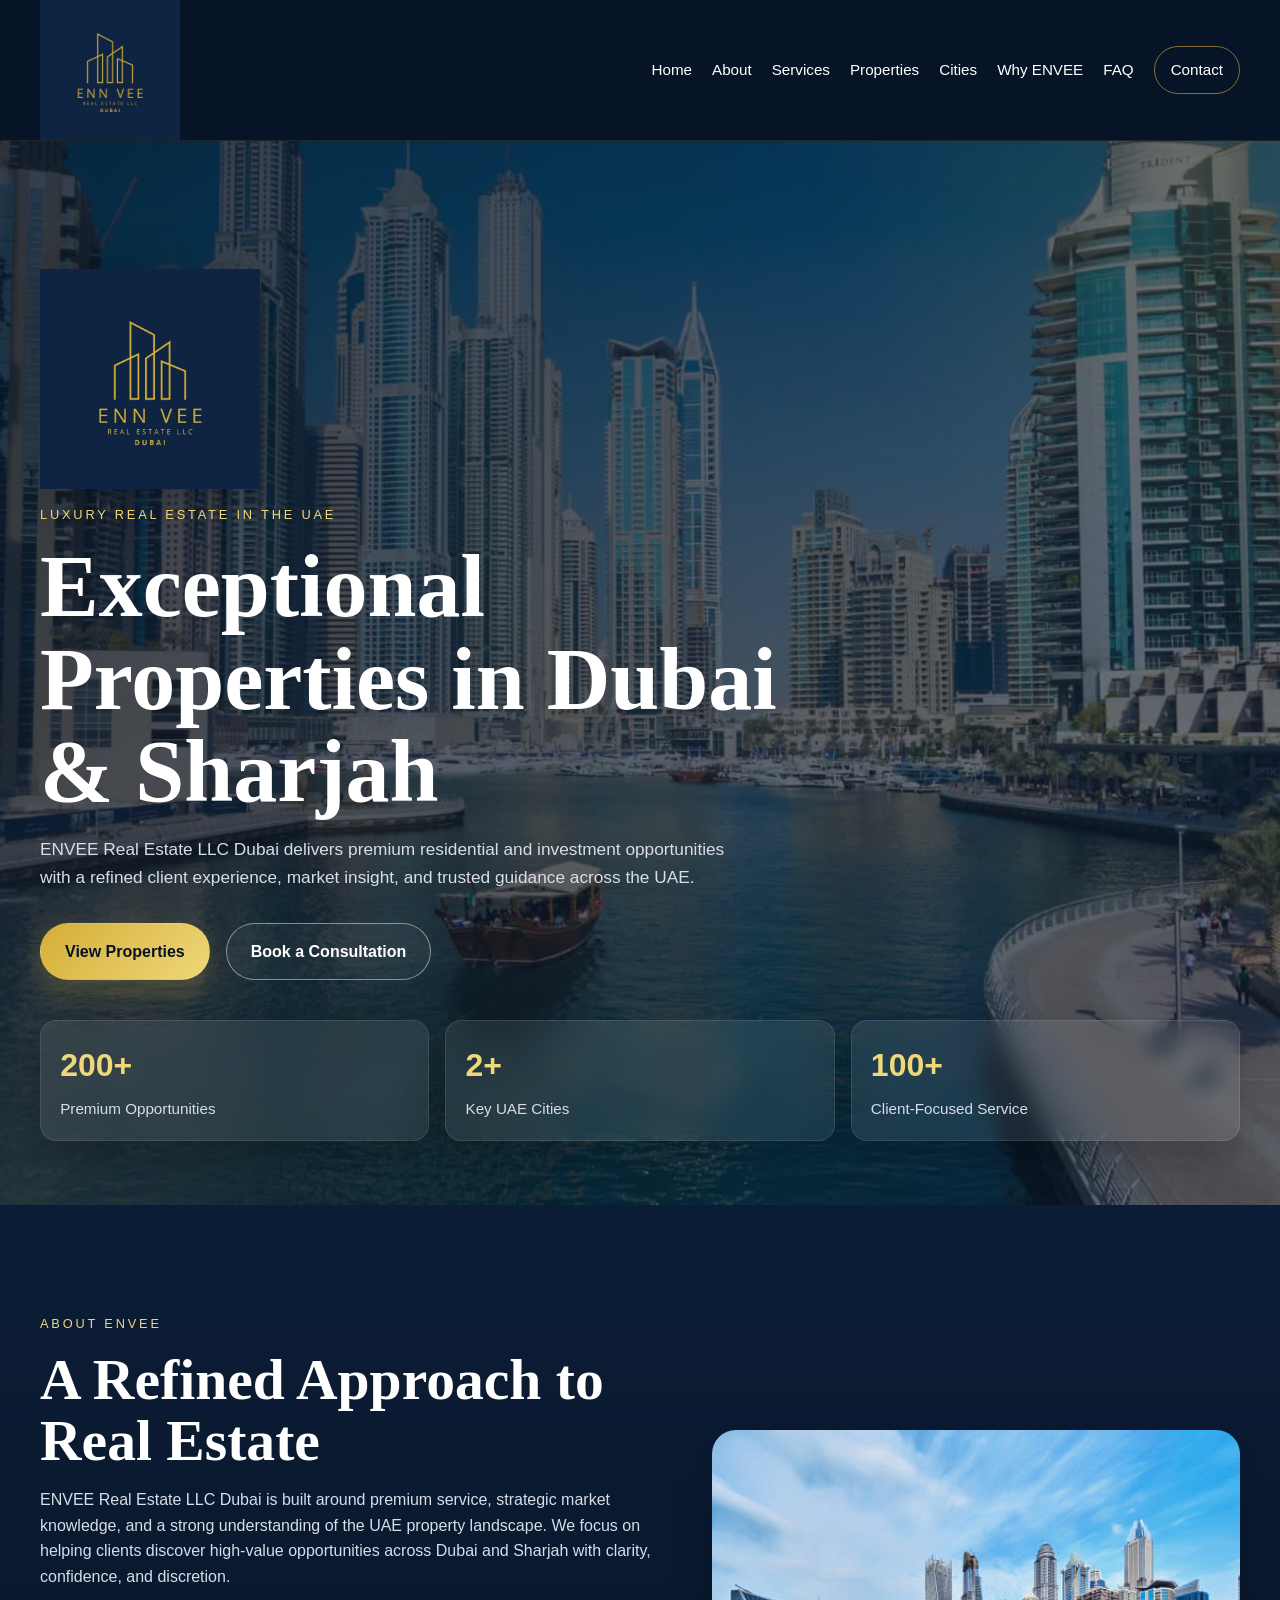
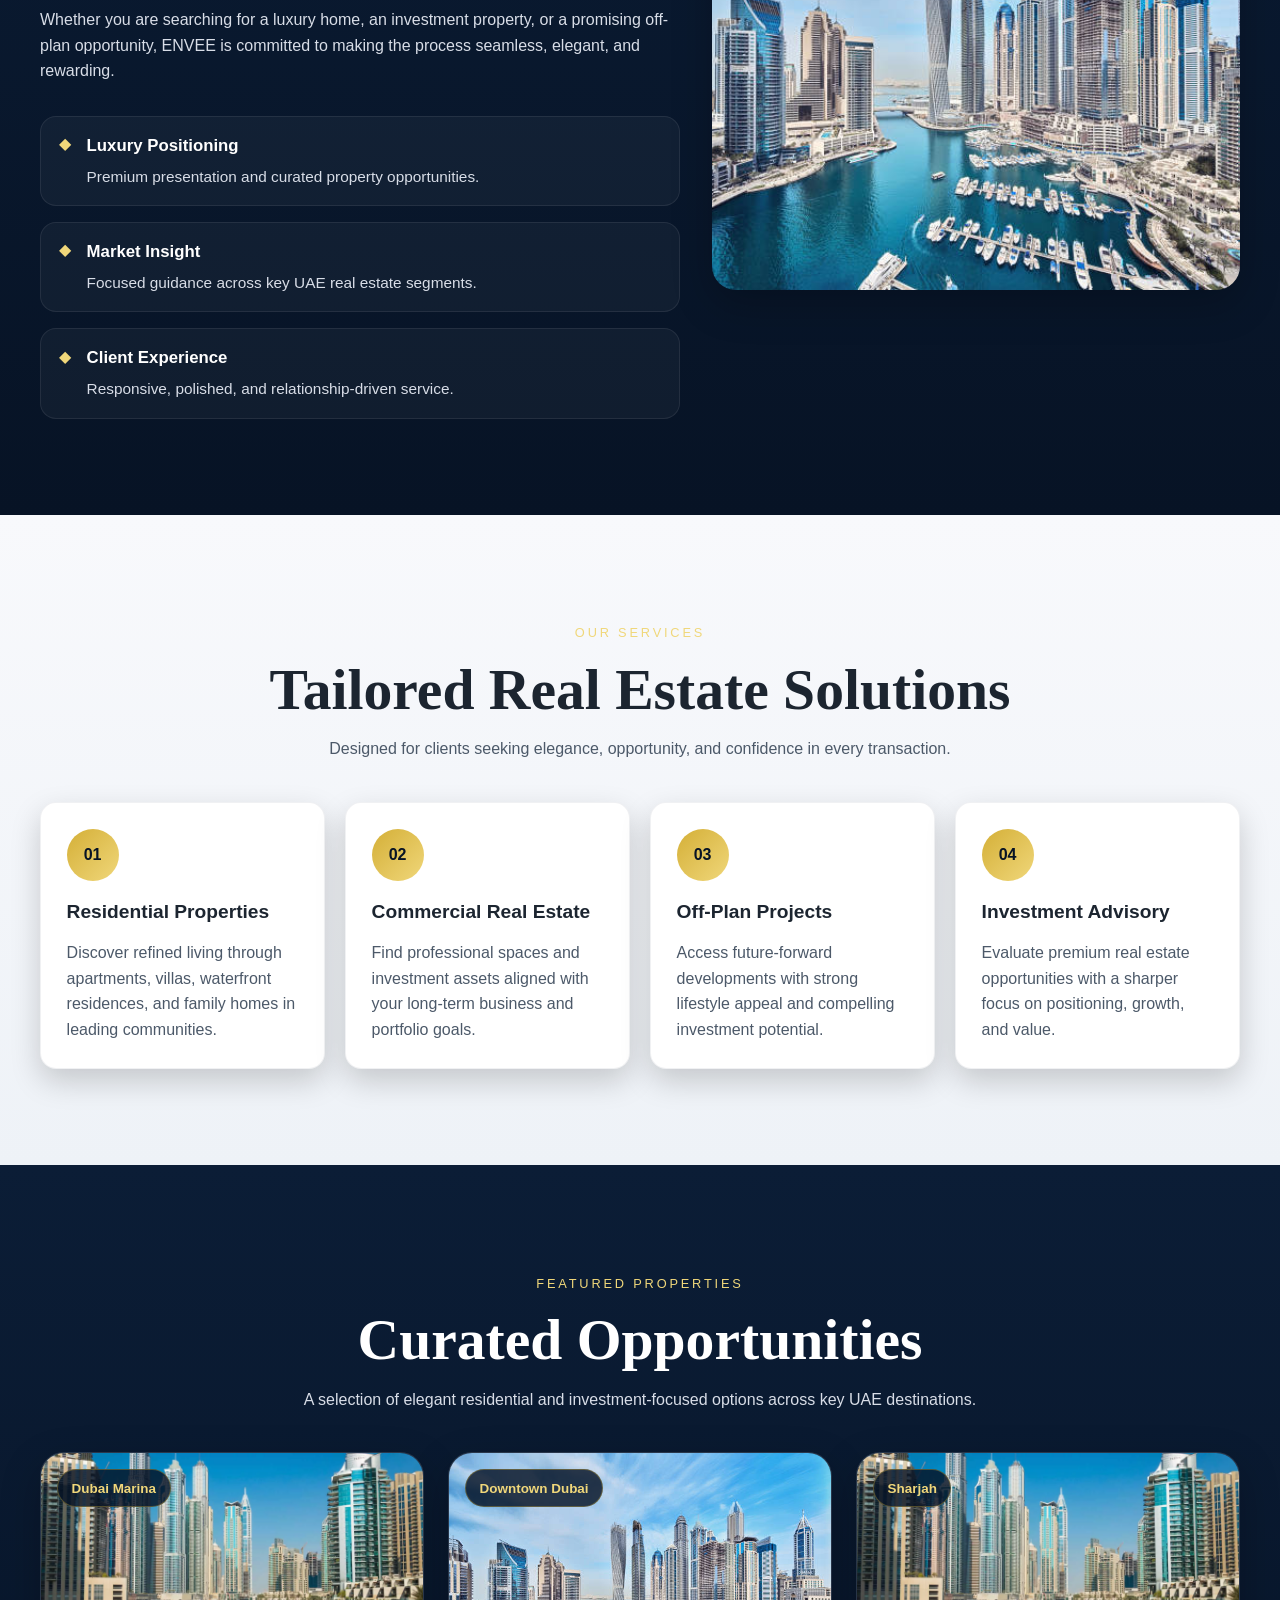
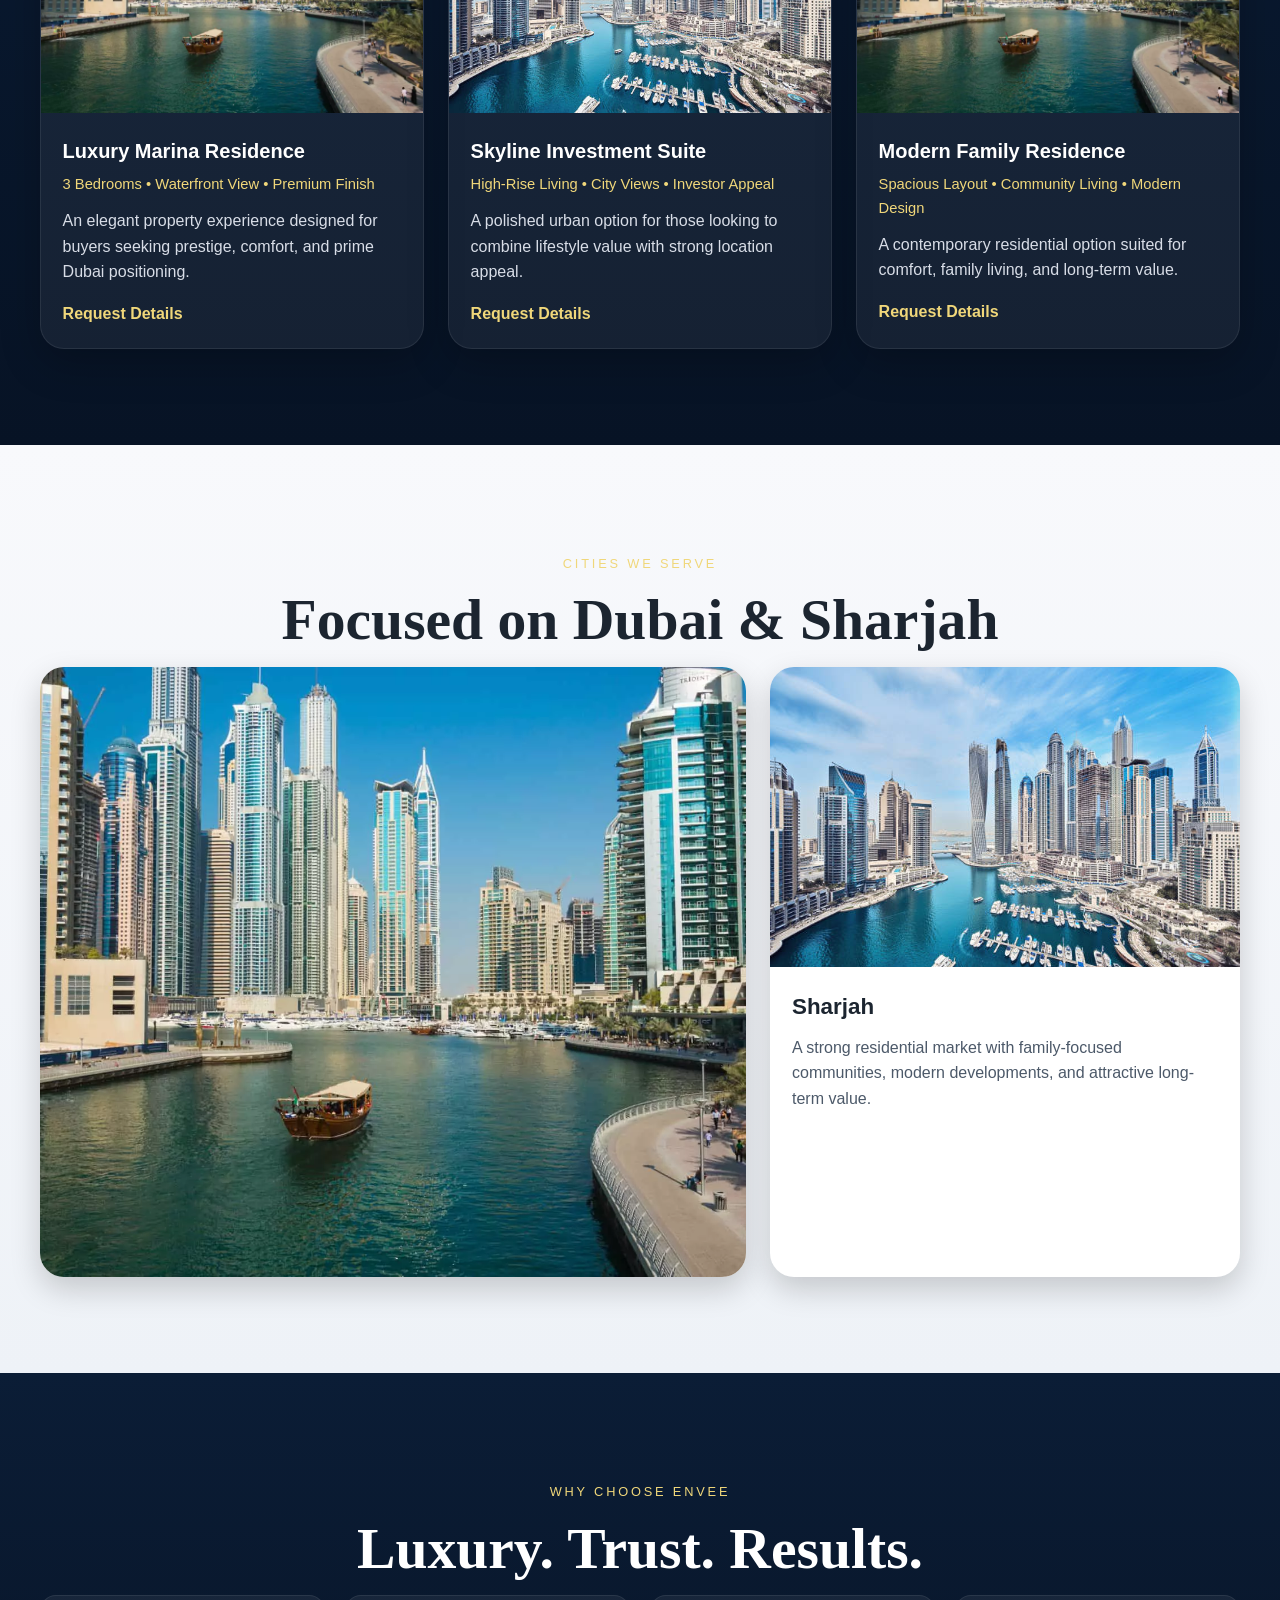
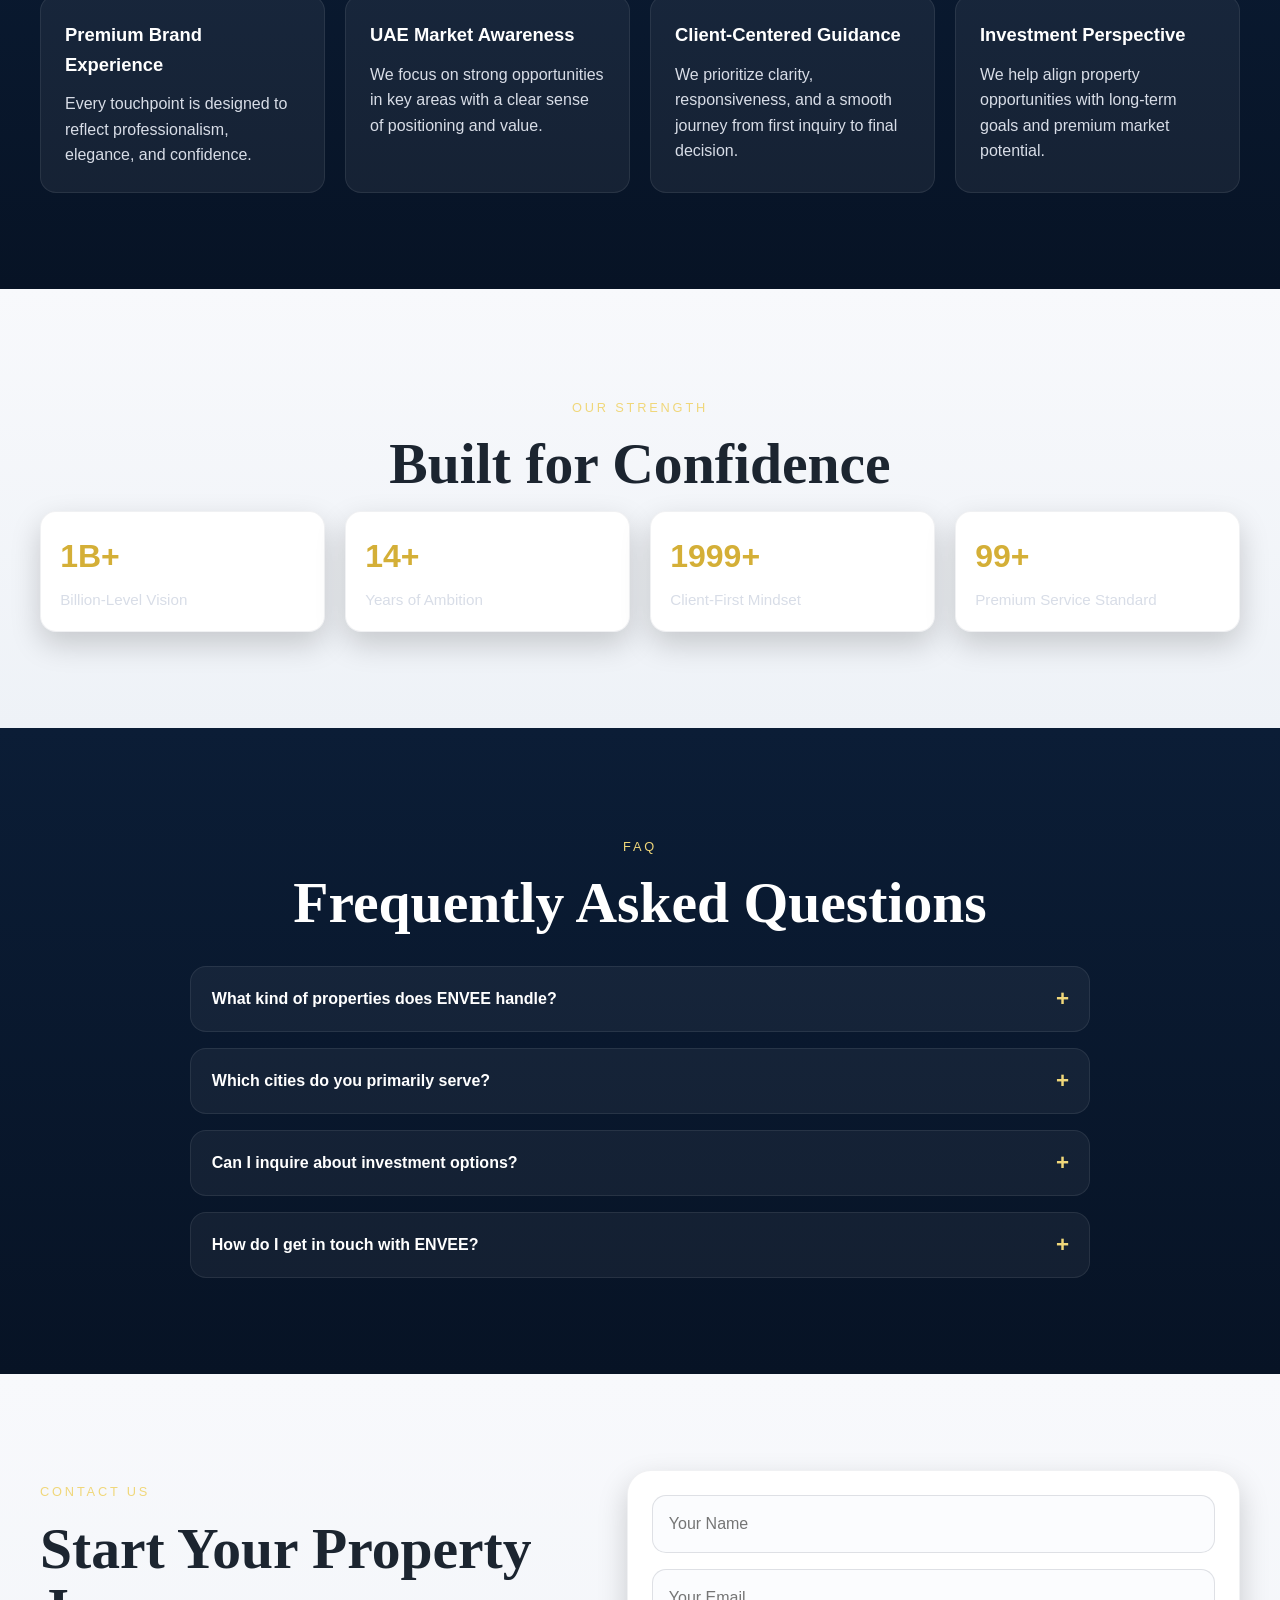
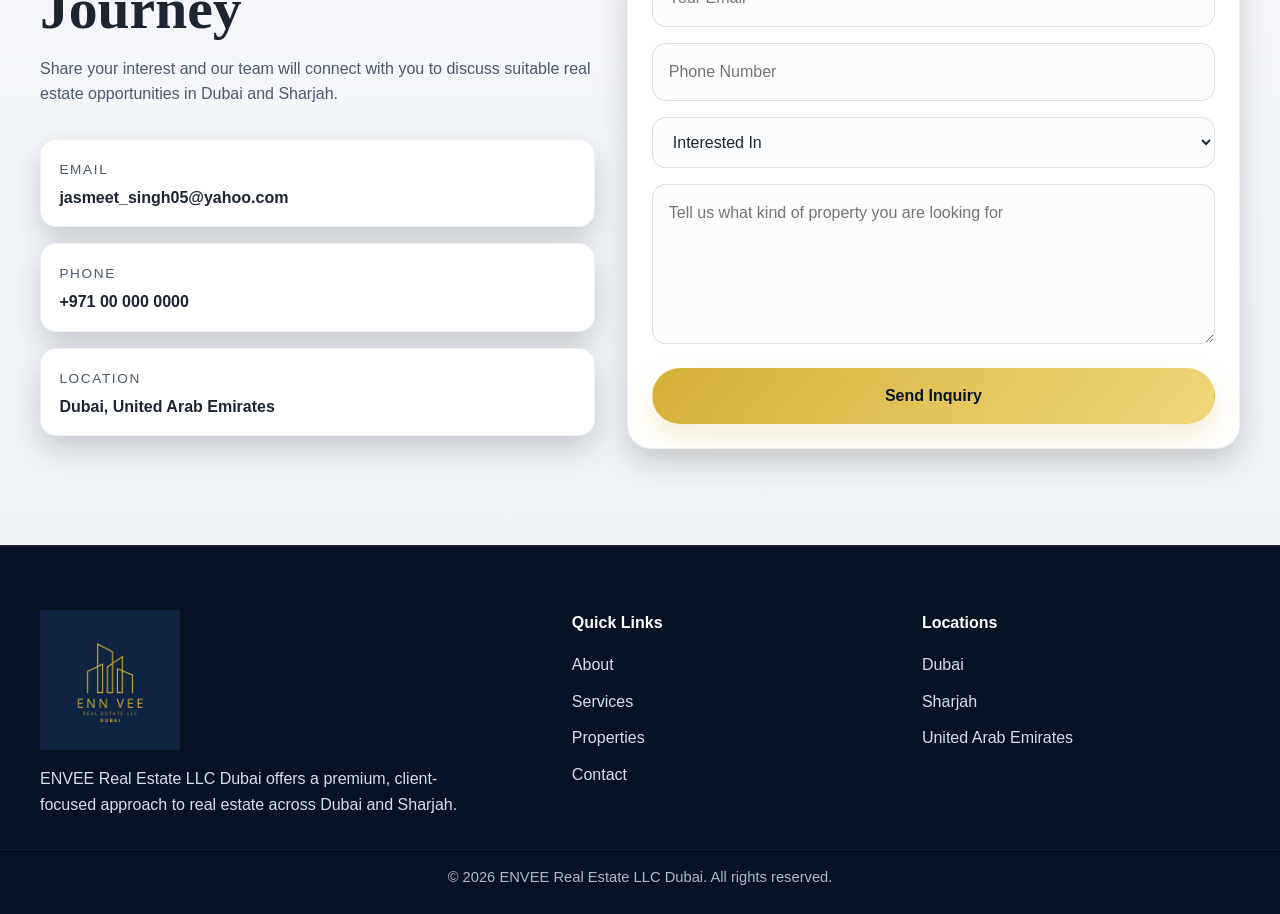
==== commit 787f1e55: "Update contact email address in index.html" ====
--- a/index.html
+++ b/index.html
@@ -446,7 +446,7 @@
           <div class="contact-details">
             <div class="contact-detail">
               <span>Email</span>
-              <p>info@enveerealestate.com</p>
+              <p>jasmeet_singh05@yahoo.com</p>
             </div>
             <div class="contact-detail">
               <span>Phone</span>
@@ -525,4 +525,4 @@
 
   <script src="script.js"></script>
 </body>
-</html>+</html>
--- a/style.css
+++ b/style.css
@@ -0,0 +1,944 @@
+:root {
+  --navy: #0b1d36;
+  --navy-deep: #071325;
+  --navy-soft: #102746;
+  --gold: #d4af37;
+  --gold-light: #f0d77a;
+  --white: #ffffff;
+  --off-white: #f7f7f2;
+  --text-light: #d8dde7;
+  --text-dark: #1c2530;
+  --border-soft: rgba(255, 255, 255, 0.08);
+  --shadow-soft: 0 14px 40px rgba(0, 0, 0, 0.22);
+  --shadow-card: 0 12px 30px rgba(0, 0, 0, 0.18);
+  --radius-lg: 24px;
+  --radius-md: 16px;
+  --radius-sm: 12px;
+  --container: 1200px;
+  --transition: all 0.3s ease;
+}
+
+* {
+  box-sizing: border-box;
+}
+
+html {
+  scroll-behavior: smooth;
+}
+
+body {
+  margin: 0;
+  font-family: "Inter", Arial, sans-serif;
+  background: var(--navy);
+  color: var(--white);
+  line-height: 1.6;
+  overflow-x: hidden;
+}
+
+img {
+  max-width: 100%;
+  display: block;
+}
+
+a {
+  text-decoration: none;
+  color: inherit;
+}
+
+button,
+input,
+select,
+textarea {
+  font: inherit;
+}
+
+.container {
+  width: min(100% - 2rem, var(--container));
+  margin: 0 auto;
+}
+
+/* Header */
+
+.site-header {
+  position: sticky;
+  top: 0;
+  z-index: 1000;
+  background: rgba(7, 19, 37, 0.88);
+  backdrop-filter: blur(12px);
+  border-bottom: 1px solid rgba(212, 175, 55, 0.12);
+}
+
+.nav-container {
+  display: flex;
+  align-items: center;
+  justify-content: space-between;
+  min-height: 84px;
+  gap: 1rem;
+}
+
+.brand {
+  display: inline-flex;
+  align-items: center;
+}
+
+.brand-logo {
+  width: 140px;
+  height: auto;
+}
+
+.site-nav {
+  display: flex;
+  align-items: center;
+  gap: 1.25rem;
+}
+
+.site-nav a {
+  color: var(--white);
+  font-size: 0.95rem;
+  font-weight: 500;
+  transition: var(--transition);
+}
+
+.site-nav a:hover {
+  color: var(--gold-light);
+}
+
+.nav-cta {
+  border: 1px solid rgba(212, 175, 55, 0.6);
+  padding: 0.7rem 1rem;
+  border-radius: 999px;
+}
+
+.nav-toggle {
+  display: none;
+  background: transparent;
+  border: none;
+  width: 48px;
+  height: 48px;
+  padding: 0;
+  cursor: pointer;
+}
+
+.nav-toggle span {
+  display: block;
+  width: 24px;
+  height: 2px;
+  margin: 5px auto;
+  background: var(--white);
+  transition: var(--transition);
+}
+
+/* Hero */
+
+.hero {
+  position: relative;
+  min-height: 100vh;
+  display: flex;
+  align-items: center;
+  background:
+    linear-gradient(135deg, rgba(7, 19, 37, 0.82), rgba(11, 29, 54, 0.52)),
+    url("images/hero-dubai.jpeg") center/cover no-repeat;
+  overflow: hidden;
+}
+
+.hero-overlay {
+  position: absolute;
+  inset: 0;
+  background:
+    radial-gradient(circle at top right, rgba(212, 175, 55, 0.14), transparent 28%),
+    radial-gradient(circle at bottom left, rgba(255, 255, 255, 0.08), transparent 25%);
+  pointer-events: none;
+}
+
+.hero-fireworks {
+  position: absolute;
+  inset: 0;
+  pointer-events: none;
+  overflow: hidden;
+}
+
+.firework {
+  position: absolute;
+  width: 8px;
+  height: 8px;
+  border-radius: 50%;
+  background: radial-gradient(circle, var(--gold-light) 0%, rgba(212, 175, 55, 0.8) 45%, rgba(212, 175, 55, 0) 70%);
+  opacity: 0;
+  animation: sparkle 5s infinite ease-in-out;
+}
+
+@keyframes sparkle {
+  0% {
+    transform: scale(0.2);
+    opacity: 0;
+  }
+  12% {
+    opacity: 0.9;
+  }
+  30% {
+    transform: scale(6);
+    opacity: 0.6;
+  }
+  100% {
+    transform: scale(9);
+    opacity: 0;
+  }
+}
+
+.hero-content {
+  position: relative;
+  z-index: 2;
+  padding: 8rem 0 4rem;
+}
+
+.hero-brand {
+  margin-bottom: 1rem;
+}
+
+.hero-logo {
+  width: 220px;
+  max-width: 55vw;
+  filter: drop-shadow(0 8px 24px rgba(0, 0, 0, 0.25));
+}
+
+.hero-kicker,
+.section-tag {
+  text-transform: uppercase;
+  letter-spacing: 0.22em;
+  font-size: 0.8rem;
+  color: var(--gold-light);
+  margin-bottom: 1rem;
+}
+
+.hero-title,
+.section-title {
+  font-family: "Cormorant Garamond", serif;
+  font-weight: 700;
+  line-height: 1.05;
+}
+
+.hero-title {
+  max-width: 760px;
+  font-size: clamp(3rem, 7vw, 5.5rem);
+  margin: 0 0 1rem;
+}
+
+.hero-text {
+  max-width: 700px;
+  color: var(--text-light);
+  font-size: 1.08rem;
+  margin-bottom: 2rem;
+}
+
+.hero-actions {
+  display: flex;
+  flex-wrap: wrap;
+  gap: 1rem;
+  margin-bottom: 2.5rem;
+}
+
+.btn {
+  display: inline-flex;
+  align-items: center;
+  justify-content: center;
+  min-height: 52px;
+  padding: 0.9rem 1.5rem;
+  border-radius: 999px;
+  font-weight: 600;
+  border: 1px solid transparent;
+  transition: var(--transition);
+  cursor: pointer;
+}
+
+.btn-gold {
+  background: linear-gradient(135deg, var(--gold), var(--gold-light));
+  color: var(--navy-deep);
+  box-shadow: 0 12px 28px rgba(212, 175, 55, 0.22);
+}
+
+.btn-gold:hover {
+  transform: translateY(-2px);
+  box-shadow: 0 16px 34px rgba(212, 175, 55, 0.28);
+}
+
+.btn-outline {
+  border-color: rgba(255, 255, 255, 0.45);
+  color: var(--white);
+  background: rgba(255, 255, 255, 0.04);
+}
+
+.btn-outline:hover {
+  border-color: var(--gold-light);
+  color: var(--gold-light);
+}
+
+.btn-full {
+  width: 100%;
+}
+
+.hero-stats,
+.trust-grid {
+  display: grid;
+  grid-template-columns: repeat(3, minmax(0, 1fr));
+  gap: 1rem;
+}
+
+.stat-card,
+.trust-card {
+  background: rgba(255, 255, 255, 0.08);
+  border: 1px solid rgba(255, 255, 255, 0.1);
+  backdrop-filter: blur(10px);
+  border-radius: var(--radius-md);
+  padding: 1.2rem;
+  box-shadow: var(--shadow-soft);
+}
+
+.stat-card h3,
+.trust-card h3 {
+  margin: 0 0 0.35rem;
+  font-size: 2rem;
+  color: var(--gold-light);
+}
+
+.stat-card p,
+.trust-card p {
+  margin: 0;
+  color: var(--text-light);
+  font-size: 0.95rem;
+}
+
+/* Sections */
+
+.section {
+  padding: 6rem 0;
+}
+
+.section-dark {
+  background: linear-gradient(180deg, var(--navy) 0%, var(--navy-deep) 100%);
+}
+
+.section-light {
+  background: linear-gradient(180deg, #f8f9fc 0%, #eef2f7 100%);
+  color: var(--text-dark);
+}
+
+.section-light .section-title,
+.section-light h3,
+.section-light .property-link,
+.section-light .city-content h3,
+.section-light .contact-detail p,
+.section-light .footer-links h3 {
+  color: var(--text-dark);
+}
+
+.section-light .section-copy,
+.section-light .service-card p,
+.section-light .city-content p,
+.section-light .why-card p,
+.section-light .contact-detail span,
+.section-light .faq-answer p {
+  color: #4c5969;
+}
+
+.center {
+  text-align: center;
+}
+
+.section-title {
+  font-size: clamp(2.2rem, 5vw, 3.6rem);
+  margin: 0 0 1rem;
+}
+
+.section-copy {
+  max-width: 720px;
+  color: var(--text-light);
+  margin-bottom: 1.1rem;
+}
+
+.section-intro {
+  margin-left: auto;
+  margin-right: auto;
+  margin-bottom: 2.5rem;
+}
+
+/* About */
+
+.about-grid {
+  display: grid;
+  grid-template-columns: 1.15fr 0.95fr;
+  gap: 2rem;
+  align-items: center;
+}
+
+.about-points {
+  margin-top: 2rem;
+  display: grid;
+  gap: 1rem;
+}
+
+.about-point {
+  display: flex;
+  align-items: flex-start;
+  gap: 1rem;
+  padding: 1rem 1.1rem;
+  border-radius: var(--radius-md);
+  background: rgba(255, 255, 255, 0.04);
+  border: 1px solid var(--border-soft);
+}
+
+.about-icon {
+  color: var(--gold-light);
+  font-size: 1rem;
+  line-height: 1;
+  margin-top: 0.2rem;
+}
+
+.about-point h3 {
+  margin: 0 0 0.3rem;
+  color: var(--white);
+  font-size: 1.05rem;
+}
+
+.about-point p {
+  margin: 0;
+  color: var(--text-light);
+  font-size: 0.96rem;
+}
+
+.section-image {
+  width: 100%;
+  height: 100%;
+  min-height: 460px;
+  object-fit: cover;
+  border-radius: var(--radius-lg);
+  box-shadow: var(--shadow-soft);
+}
+
+/* Services */
+
+.services-grid,
+.why-grid,
+.trust-grid {
+  display: grid;
+  gap: 1.25rem;
+}
+
+.services-grid {
+  grid-template-columns: repeat(4, minmax(0, 1fr));
+}
+
+.service-card {
+  background: var(--white);
+  border-radius: var(--radius-md);
+  padding: 1.6rem;
+  box-shadow: var(--shadow-card);
+  border: 1px solid rgba(11, 29, 54, 0.06);
+  transition: var(--transition);
+}
+
+.service-card:hover,
+.property-card:hover,
+.city-card:hover,
+.why-card:hover,
+.trust-card:hover {
+  transform: translateY(-6px);
+}
+
+.service-number {
+  display: inline-flex;
+  align-items: center;
+  justify-content: center;
+  width: 52px;
+  height: 52px;
+  border-radius: 50%;
+  background: linear-gradient(135deg, var(--gold), var(--gold-light));
+  color: var(--navy-deep);
+  font-weight: 700;
+  margin-bottom: 1rem;
+}
+
+.service-card h3 {
+  margin: 0 0 0.8rem;
+  font-size: 1.2rem;
+}
+
+.service-card p {
+  margin: 0;
+  color: #566273;
+}
+
+/* Properties */
+
+.properties-grid {
+  display: grid;
+  grid-template-columns: repeat(3, minmax(0, 1fr));
+  gap: 1.5rem;
+}
+
+.property-card {
+  overflow: hidden;
+  border-radius: var(--radius-lg);
+  background: rgba(255, 255, 255, 0.06);
+  border: 1px solid var(--border-soft);
+  box-shadow: var(--shadow-soft);
+  transition: var(--transition);
+}
+
+.property-image-wrap {
+  position: relative;
+}
+
+.property-image {
+  width: 100%;
+  height: 260px;
+  object-fit: cover;
+}
+
+.property-badge {
+  position: absolute;
+  top: 1rem;
+  left: 1rem;
+  background: rgba(7, 19, 37, 0.82);
+  color: var(--gold-light);
+  border: 1px solid rgba(212, 175, 55, 0.35);
+  border-radius: 999px;
+  padding: 0.45rem 0.85rem;
+  font-size: 0.84rem;
+  font-weight: 600;
+}
+
+.property-content {
+  padding: 1.35rem;
+}
+
+.property-content h3 {
+  margin: 0 0 0.4rem;
+  font-size: 1.25rem;
+}
+
+.property-meta {
+  margin: 0 0 0.7rem;
+  color: var(--gold-light);
+  font-size: 0.92rem;
+  font-weight: 500;
+}
+
+.property-text {
+  margin: 0 0 1rem;
+  color: var(--text-light);
+}
+
+.property-link {
+  color: var(--gold-light);
+  font-weight: 600;
+}
+
+/* Cities */
+
+.cities-grid {
+  display: grid;
+  grid-template-columns: 1.2fr 0.8fr;
+  gap: 1.5rem;
+}
+
+.city-card {
+  background: var(--white);
+  border-radius: var(--radius-lg);
+  box-shadow: var(--shadow-card);
+  overflow: hidden;
+  transition: var(--transition);
+}
+
+.city-image {
+  width: 100%;
+  height: 300px;
+  object-fit: cover;
+}
+
+.city-card-large .city-image {
+  height: 100%;
+  min-height: 380px;
+}
+
+.city-content {
+  padding: 1.4rem;
+}
+
+.city-content h3 {
+  margin: 0 0 0.6rem;
+  font-size: 1.4rem;
+}
+
+.city-content p {
+  margin: 0;
+}
+
+/* Why */
+
+.why-grid {
+  grid-template-columns: repeat(4, minmax(0, 1fr));
+}
+
+.why-card {
+  padding: 1.5rem;
+  border-radius: var(--radius-md);
+  background: rgba(255, 255, 255, 0.06);
+  border: 1px solid var(--border-soft);
+  transition: var(--transition);
+}
+
+.why-card h3 {
+  margin: 0 0 0.75rem;
+  font-size: 1.15rem;
+}
+
+.why-card p {
+  margin: 0;
+  color: var(--text-light);
+}
+
+/* Trust */
+
+.trust-grid {
+  grid-template-columns: repeat(4, minmax(0, 1fr));
+}
+
+.section-light .trust-card {
+  background: var(--white);
+  border: 1px solid rgba(11, 29, 54, 0.06);
+  box-shadow: var(--shadow-card);
+}
+
+.section-light .trust-card h3 {
+  color: var(--gold);
+}
+
+/* FAQ */
+
+.faq-container {
+  max-width: 900px;
+}
+
+.faq-list {
+  display: grid;
+  gap: 1rem;
+  margin-top: 2rem;
+}
+
+.faq-item {
+  border: 1px solid var(--border-soft);
+  border-radius: var(--radius-md);
+  background: rgba(255, 255, 255, 0.05);
+  overflow: hidden;
+}
+
+.faq-question {
+  width: 100%;
+  text-align: left;
+  background: transparent;
+  color: var(--white);
+  border: none;
+  padding: 1.2rem 1.3rem;
+  font-size: 1rem;
+  font-weight: 600;
+  cursor: pointer;
+  position: relative;
+}
+
+.faq-question::after {
+  content: "+";
+  position: absolute;
+  right: 1.25rem;
+  top: 50%;
+  transform: translateY(-50%);
+  color: var(--gold-light);
+  font-size: 1.4rem;
+  line-height: 1;
+}
+
+.faq-item.active .faq-question::after {
+  content: "−";
+}
+
+.faq-answer {
+  max-height: 0;
+  overflow: hidden;
+  transition: max-height 0.35s ease;
+}
+
+.faq-answer p {
+  margin: 0;
+  padding: 0 1.3rem 1.2rem;
+  color: var(--text-light);
+}
+
+/* Contact */
+
+.contact-grid {
+  display: grid;
+  grid-template-columns: 0.95fr 1.05fr;
+  gap: 2rem;
+  align-items: start;
+}
+
+.contact-details {
+  margin-top: 2rem;
+  display: grid;
+  gap: 1rem;
+}
+
+.contact-detail {
+  background: var(--white);
+  border-radius: var(--radius-md);
+  padding: 1rem 1.15rem;
+  box-shadow: var(--shadow-card);
+  border: 1px solid rgba(11, 29, 54, 0.06);
+}
+
+.contact-detail span {
+  display: inline-block;
+  color: #6a7583;
+  font-size: 0.85rem;
+  text-transform: uppercase;
+  letter-spacing: 0.12em;
+  margin-bottom: 0.25rem;
+}
+
+.contact-detail p {
+  margin: 0;
+  font-weight: 600;
+}
+
+.contact-form {
+  background: var(--white);
+  border-radius: var(--radius-lg);
+  box-shadow: var(--shadow-card);
+  padding: 1.5rem;
+  border: 1px solid rgba(11, 29, 54, 0.06);
+}
+
+.form-row {
+  margin-bottom: 1rem;
+}
+
+.contact-form input,
+.contact-form select,
+.contact-form textarea {
+  width: 100%;
+  border: 1px solid rgba(11, 29, 54, 0.12);
+  border-radius: 14px;
+  padding: 0.95rem 1rem;
+  background: #fbfcfe;
+  color: var(--text-dark);
+  outline: none;
+  transition: var(--transition);
+}
+
+.contact-form input:focus,
+.contact-form select:focus,
+.contact-form textarea:focus {
+  border-color: rgba(212, 175, 55, 0.7);
+  box-shadow: 0 0 0 4px rgba(212, 175, 55, 0.12);
+}
+
+/* Footer */
+
+.site-footer {
+  background: var(--navy-deep);
+  color: var(--text-light);
+  border-top: 1px solid rgba(212, 175, 55, 0.12);
+}
+
+.footer-grid {
+  display: grid;
+  grid-template-columns: 1.1fr 0.7fr 0.7fr;
+  gap: 2rem;
+  padding: 4rem 0 2rem;
+}
+
+.footer-logo {
+  width: 140px;
+  margin-bottom: 1rem;
+}
+
+.footer-brand p {
+  max-width: 420px;
+  margin: 0;
+}
+
+.footer-links h3 {
+  margin: 0 0 1rem;
+  color: var(--white);
+  font-size: 1rem;
+}
+
+.footer-links a,
+.footer-links p {
+  display: block;
+  margin: 0 0 0.7rem;
+  color: var(--text-light);
+}
+
+.footer-links a:hover {
+  color: var(--gold-light);
+}
+
+.footer-bottom {
+  border-top: 1px solid rgba(255, 255, 255, 0.06);
+  text-align: center;
+  padding: 1rem 0 1.5rem;
+}
+
+.footer-bottom p {
+  margin: 0;
+  color: #aeb8c6;
+  font-size: 0.92rem;
+}
+
+/* Reveal Animation */
+
+.reveal {
+  opacity: 0;
+  transform: translateY(28px);
+  transition: opacity 0.8s ease, transform 0.8s ease;
+}
+
+.reveal.visible {
+  opacity: 1;
+  transform: translateY(0);
+}
+
+/* Responsive */
+
+@media (max-width: 1100px) {
+  .services-grid,
+  .why-grid {
+    grid-template-columns: repeat(2, minmax(0, 1fr));
+  }
+
+  .properties-grid {
+    grid-template-columns: repeat(2, minmax(0, 1fr));
+  }
+
+  .about-grid,
+  .contact-grid,
+  .cities-grid {
+    grid-template-columns: 1fr;
+  }
+
+  .city-card-large .city-image {
+    min-height: 300px;
+  }
+
+  .section-image {
+    min-height: 320px;
+  }
+
+  .hero-stats,
+  .trust-grid {
+    grid-template-columns: repeat(2, minmax(0, 1fr));
+  }
+}
+
+@media (max-width: 820px) {
+  .nav-toggle {
+    display: inline-block;
+  }
+
+  .site-nav {
+    position: absolute;
+    top: 100%;
+    right: 1rem;
+    left: 1rem;
+    display: none;
+    flex-direction: column;
+    align-items: flex-start;
+    gap: 0.85rem;
+    padding: 1rem;
+    background: rgba(7, 19, 37, 0.96);
+    border: 1px solid rgba(212, 175, 55, 0.12);
+    border-radius: 18px;
+    box-shadow: var(--shadow-soft);
+  }
+
+  .site-nav.open {
+    display: flex;
+  }
+
+  .brand-logo {
+    width: 118px;
+  }
+
+  .hero-content {
+    padding-top: 7rem;
+  }
+
+  .hero-title {
+    font-size: clamp(2.5rem, 10vw, 4rem);
+  }
+
+  .hero-logo {
+    width: 180px;
+  }
+
+  .hero-stats,
+  .trust-grid,
+  .properties-grid,
+  .services-grid,
+  .why-grid {
+    grid-template-columns: 1fr;
+  }
+
+  .footer-grid {
+    grid-template-columns: 1fr;
+    padding-top: 3rem;
+  }
+}
+
+@media (max-width: 560px) {
+  .section {
+    padding: 4.5rem 0;
+  }
+
+  .nav-container {
+    min-height: 76px;
+  }
+
+  .hero {
+    min-height: 96vh;
+  }
+
+  .hero-text {
+    font-size: 1rem;
+  }
+
+  .btn {
+    width: 100%;
+  }
+
+  .hero-actions {
+    flex-direction: column;
+  }
+
+  .section-title {
+    font-size: clamp(2rem, 9vw, 3rem);
+  }
+
+  .property-image,
+  .city-image {
+    height: 220px;
+  }
+
+  .stat-card h3,
+  .trust-card h3 {
+    font-size: 1.7rem;
+  }
+
+  .contact-form {
+    padding: 1.1rem;
+  }
+
+  .faq-question {
+    padding-right: 3rem;
+  }
+}
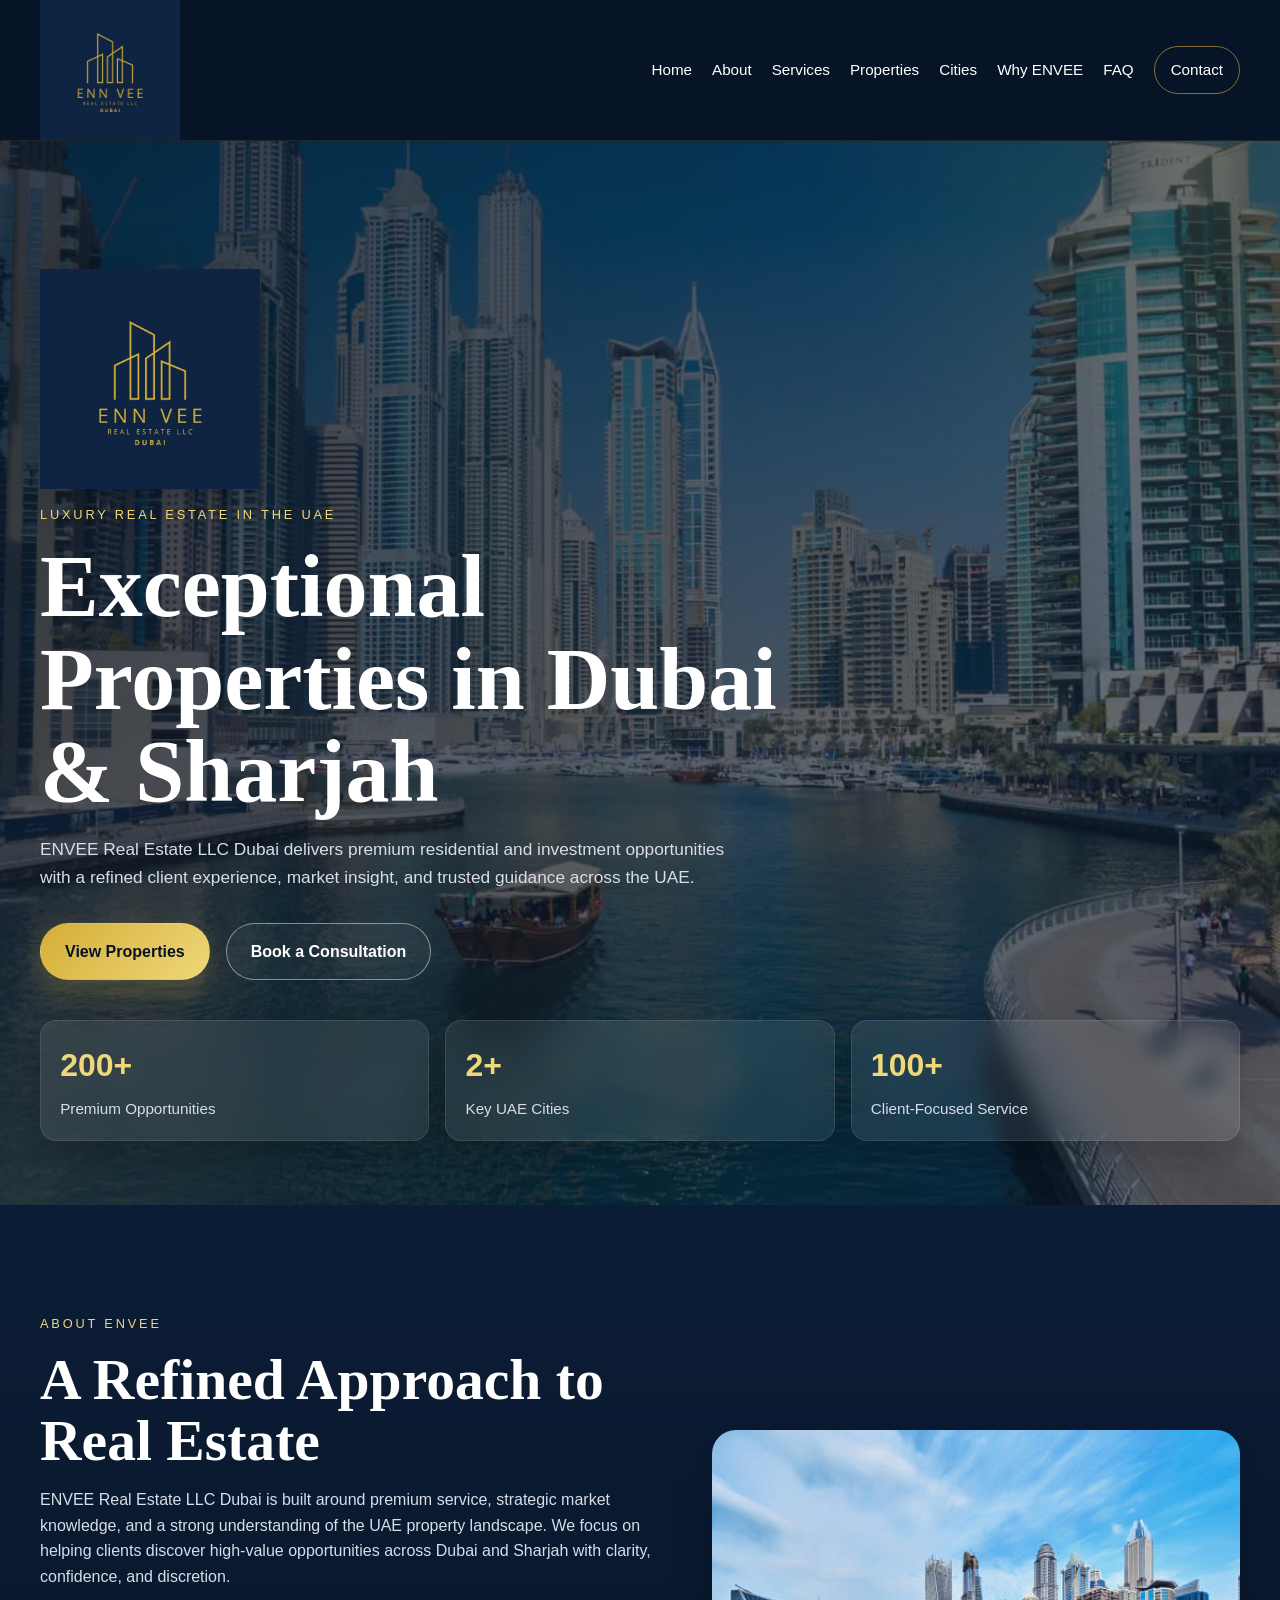
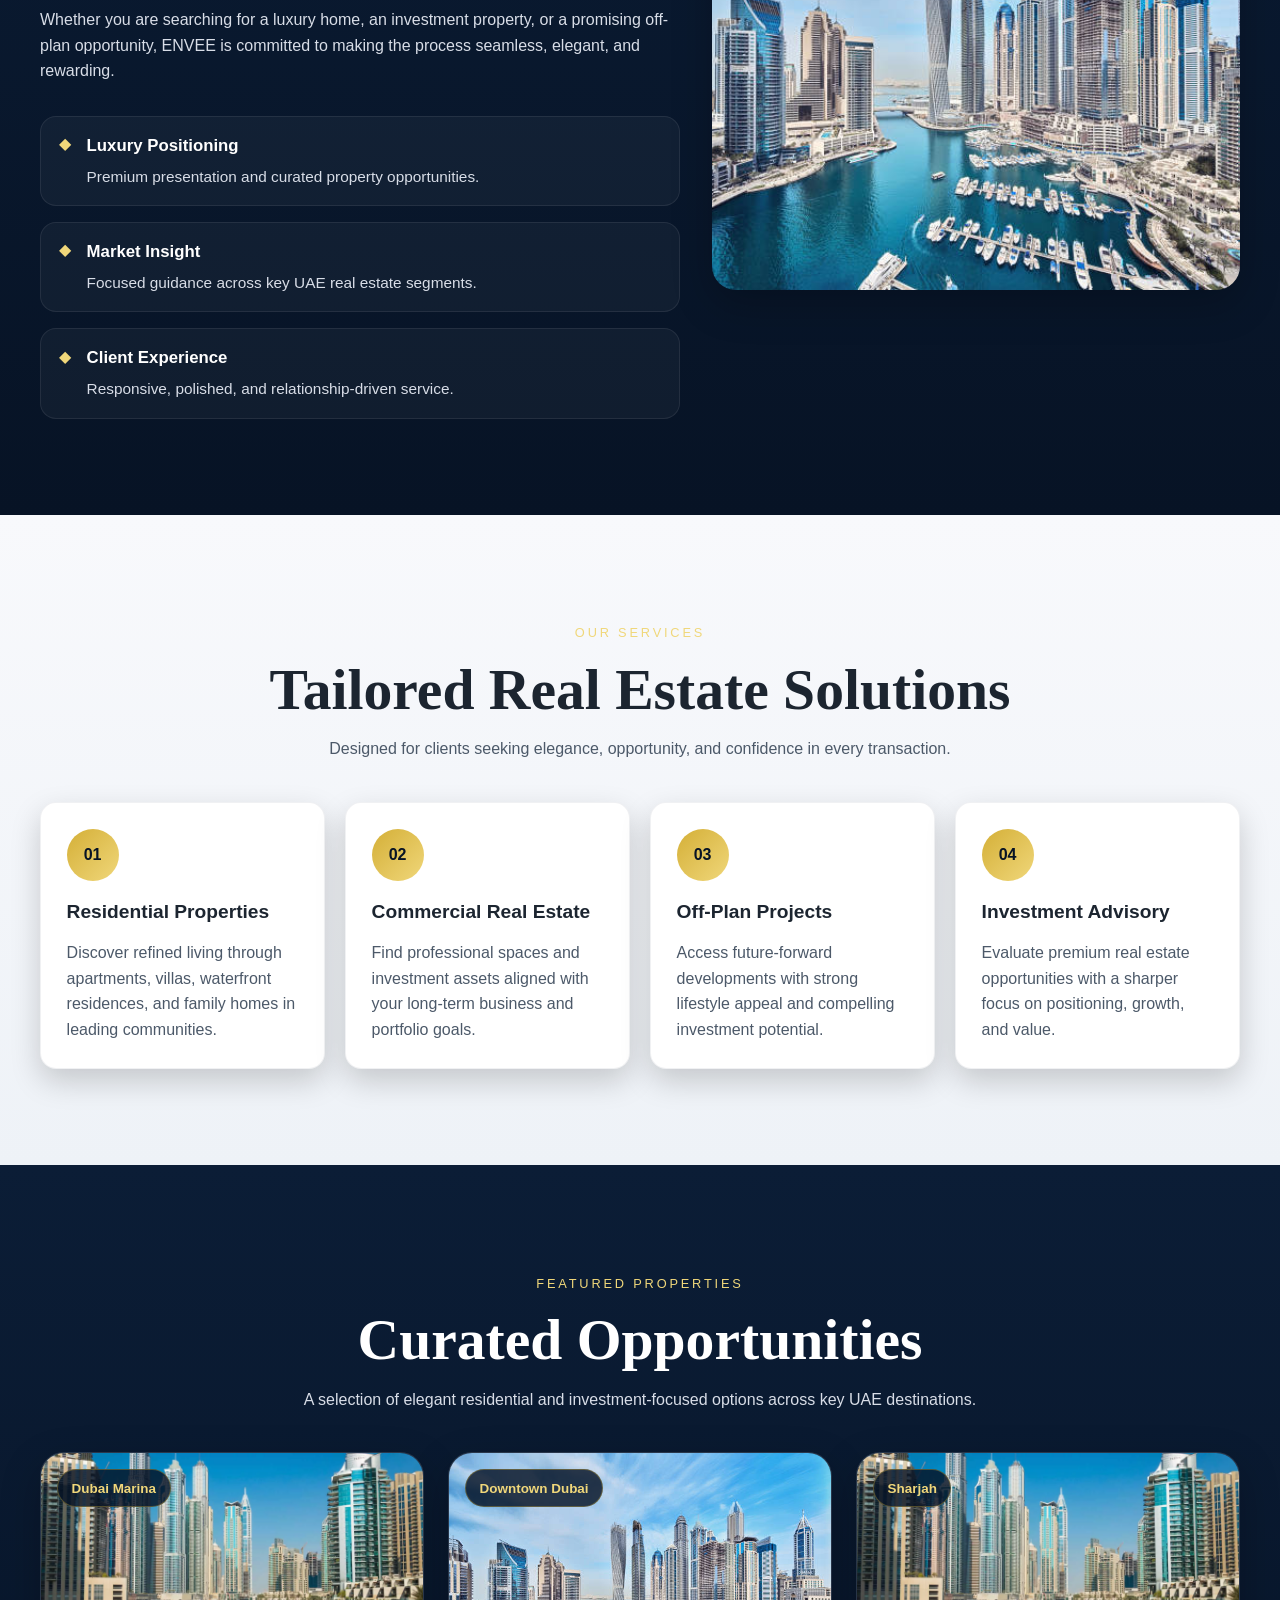
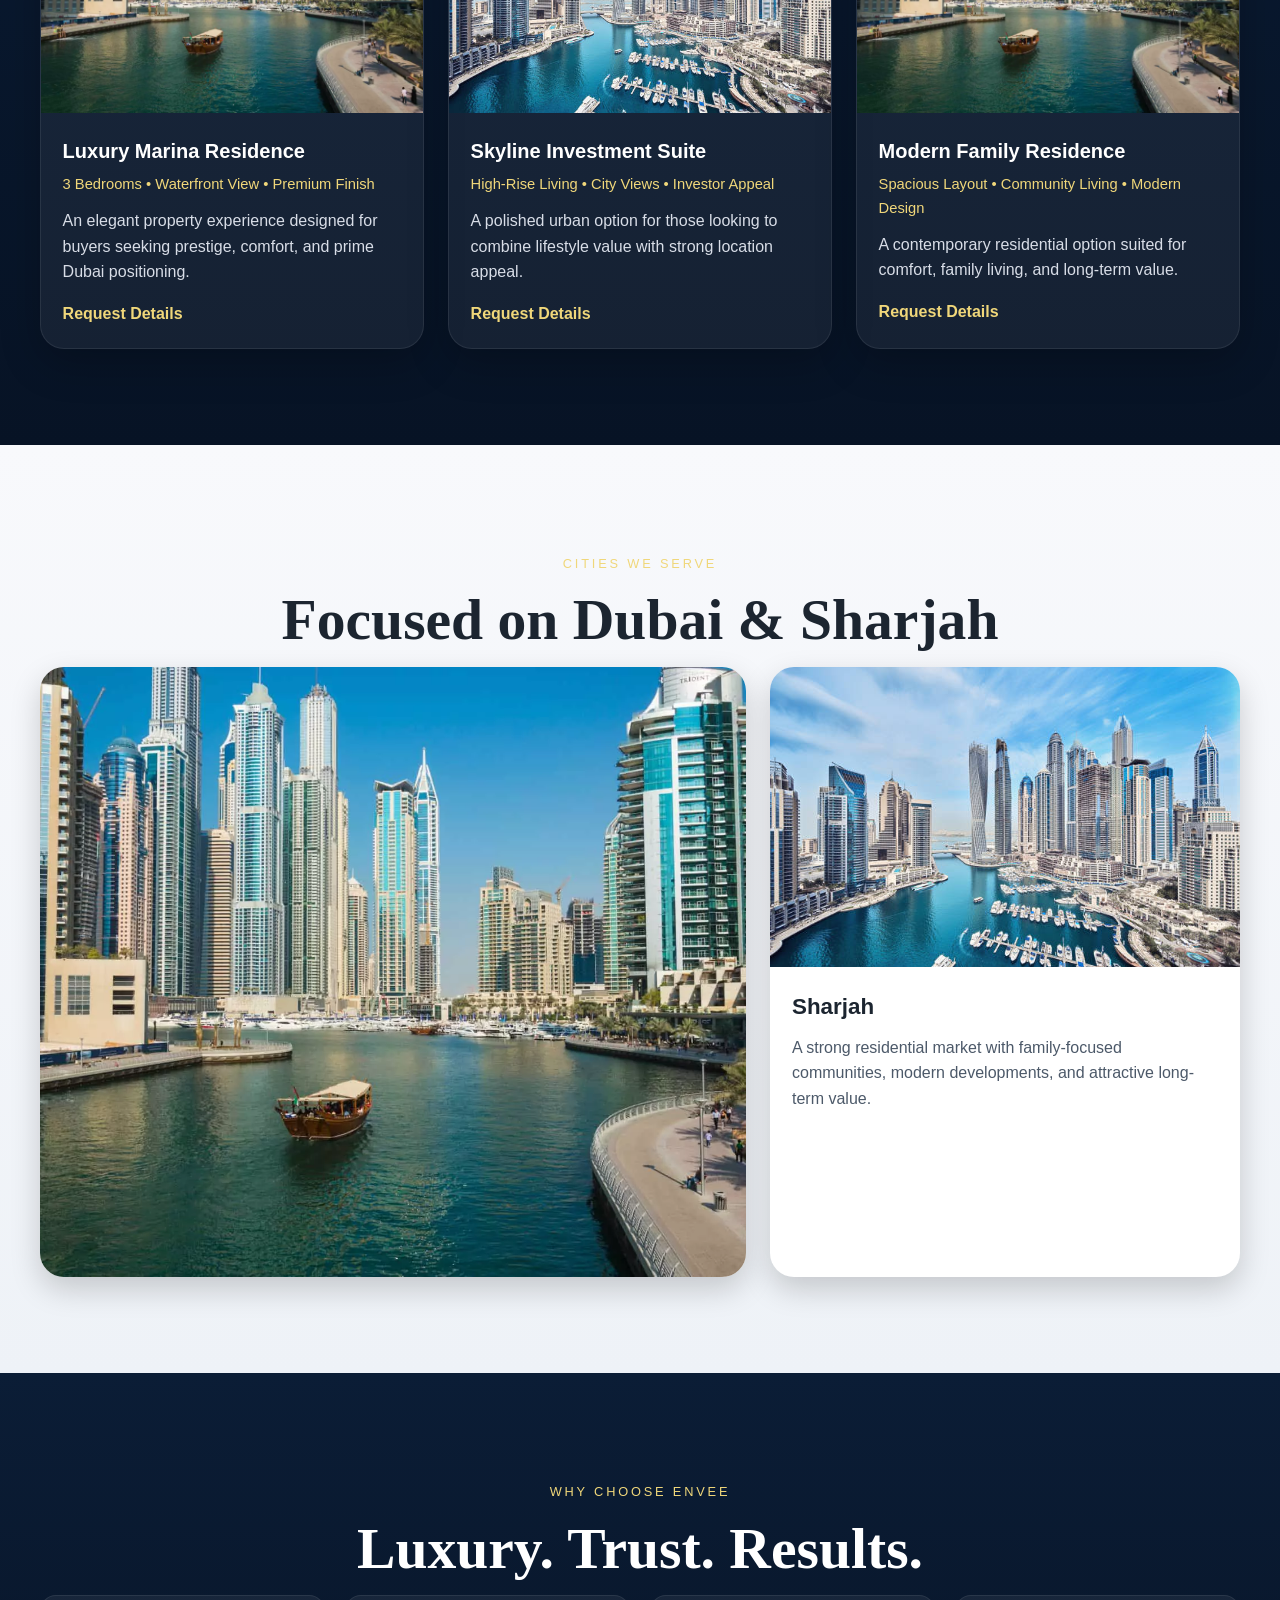
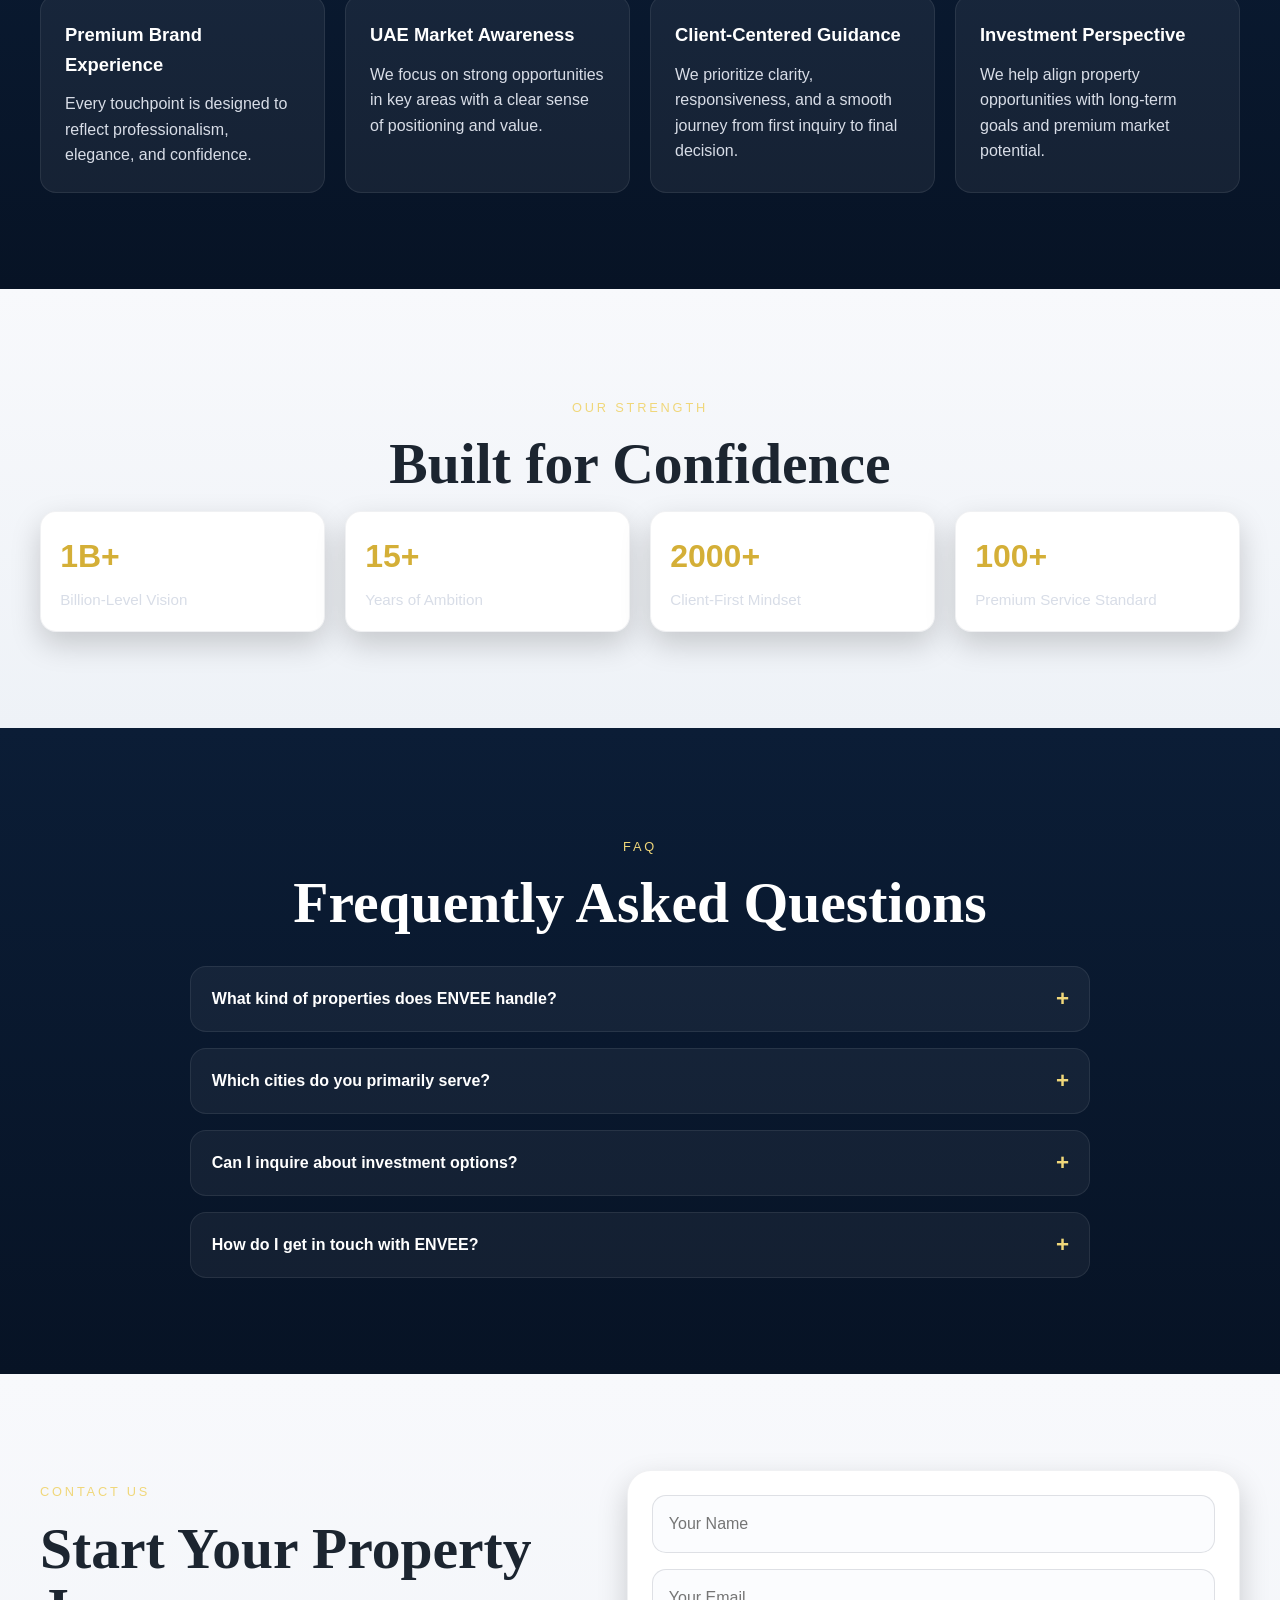
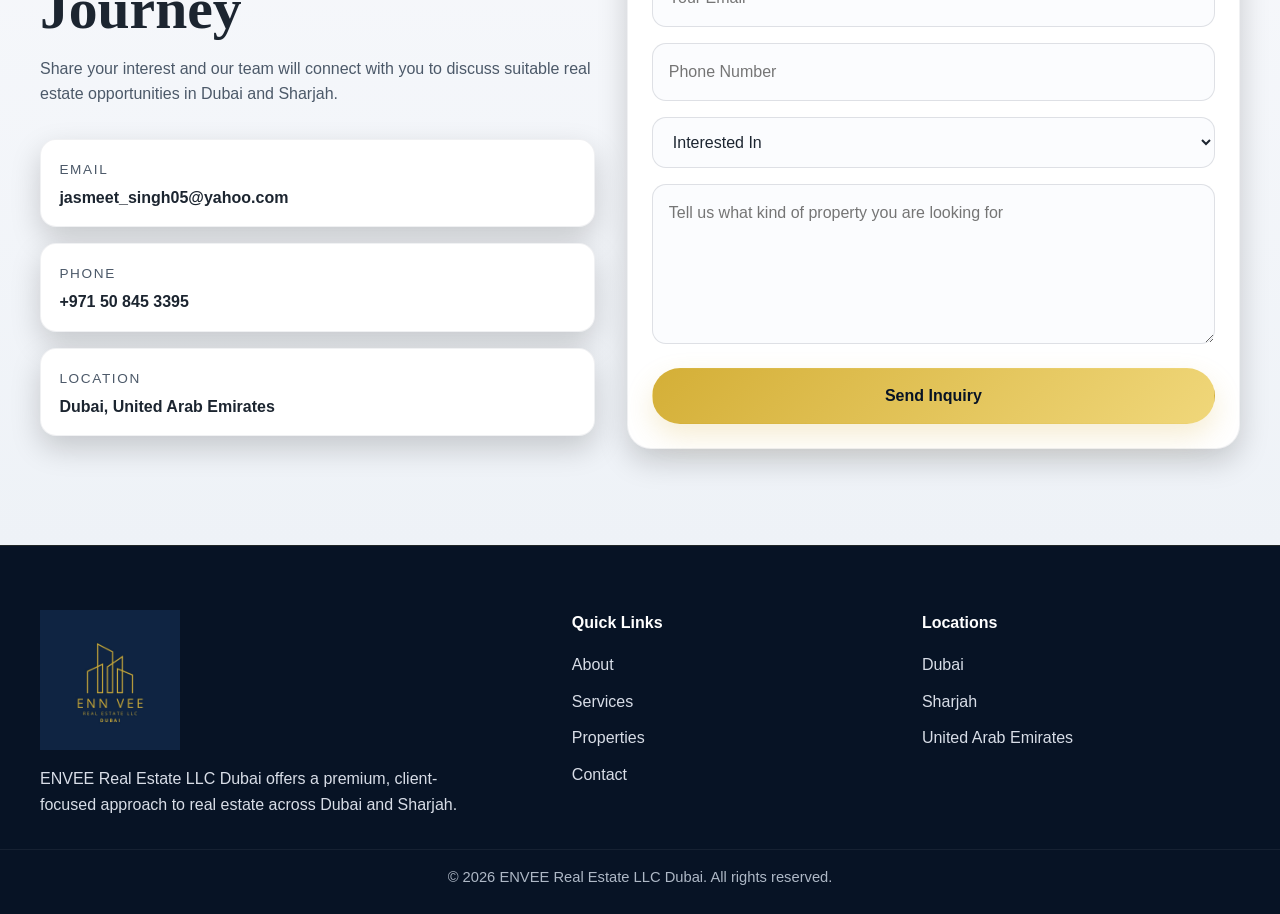
==== commit 30c1a329: "Update phone number in contact details" ====
--- a/index.html
+++ b/index.html
@@ -450,7 +450,7 @@
             </div>
             <div class="contact-detail">
               <span>Phone</span>
-              <p>+971 00 000 0000</p>
+              <p>+971 50 845 3395</p>
             </div>
             <div class="contact-detail">
               <span>Location</span>
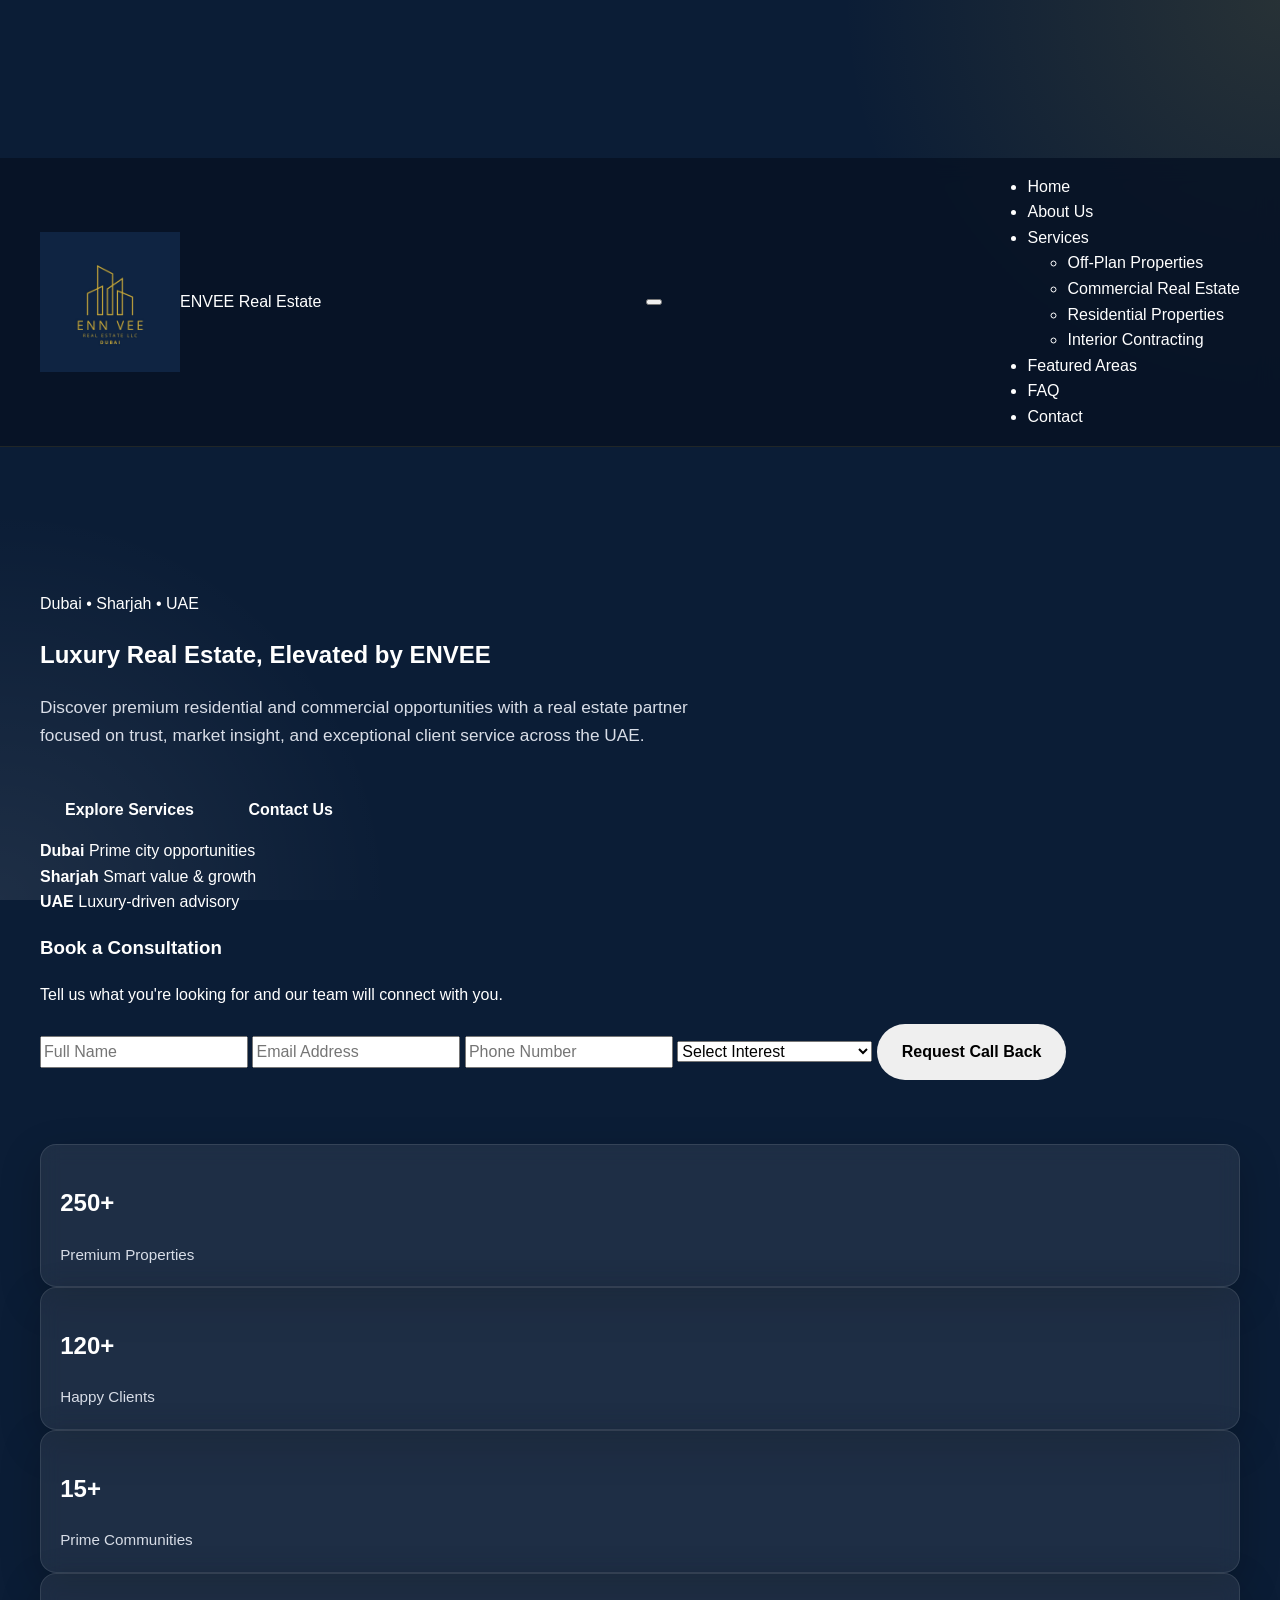
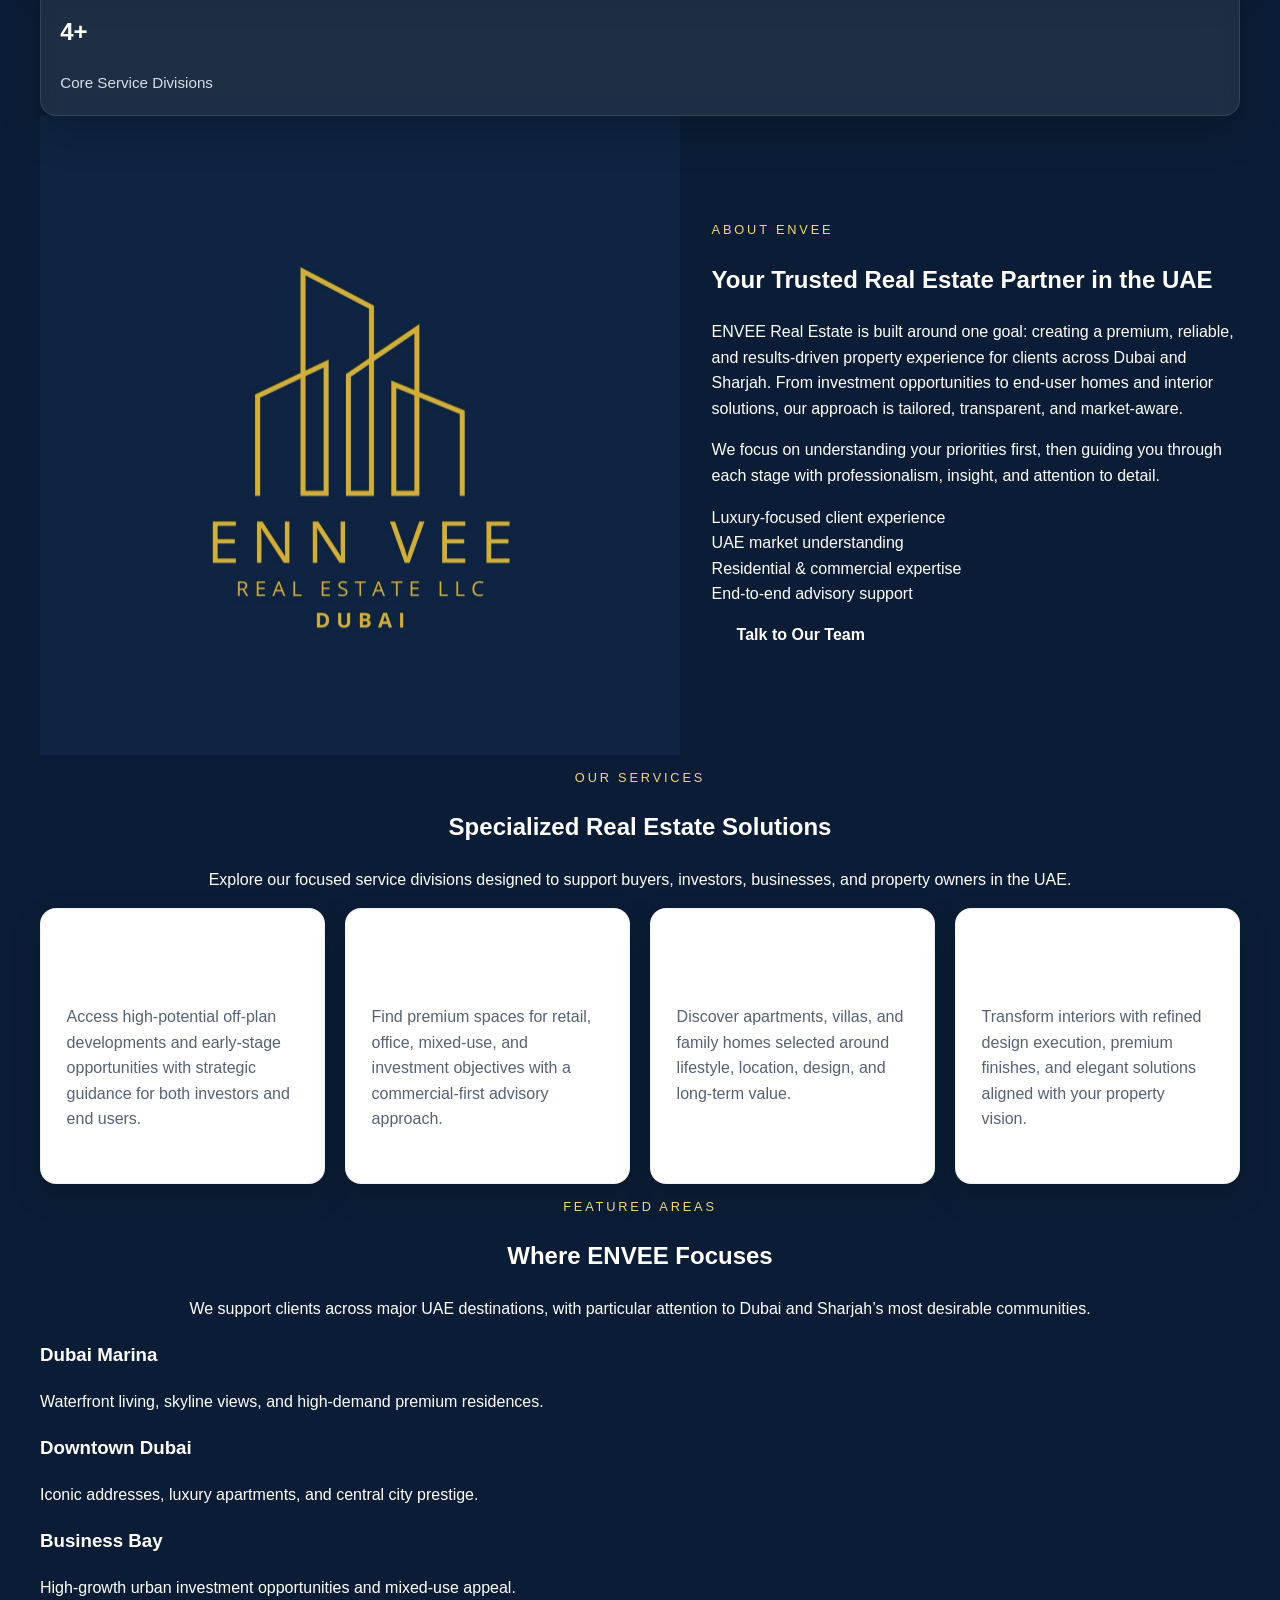
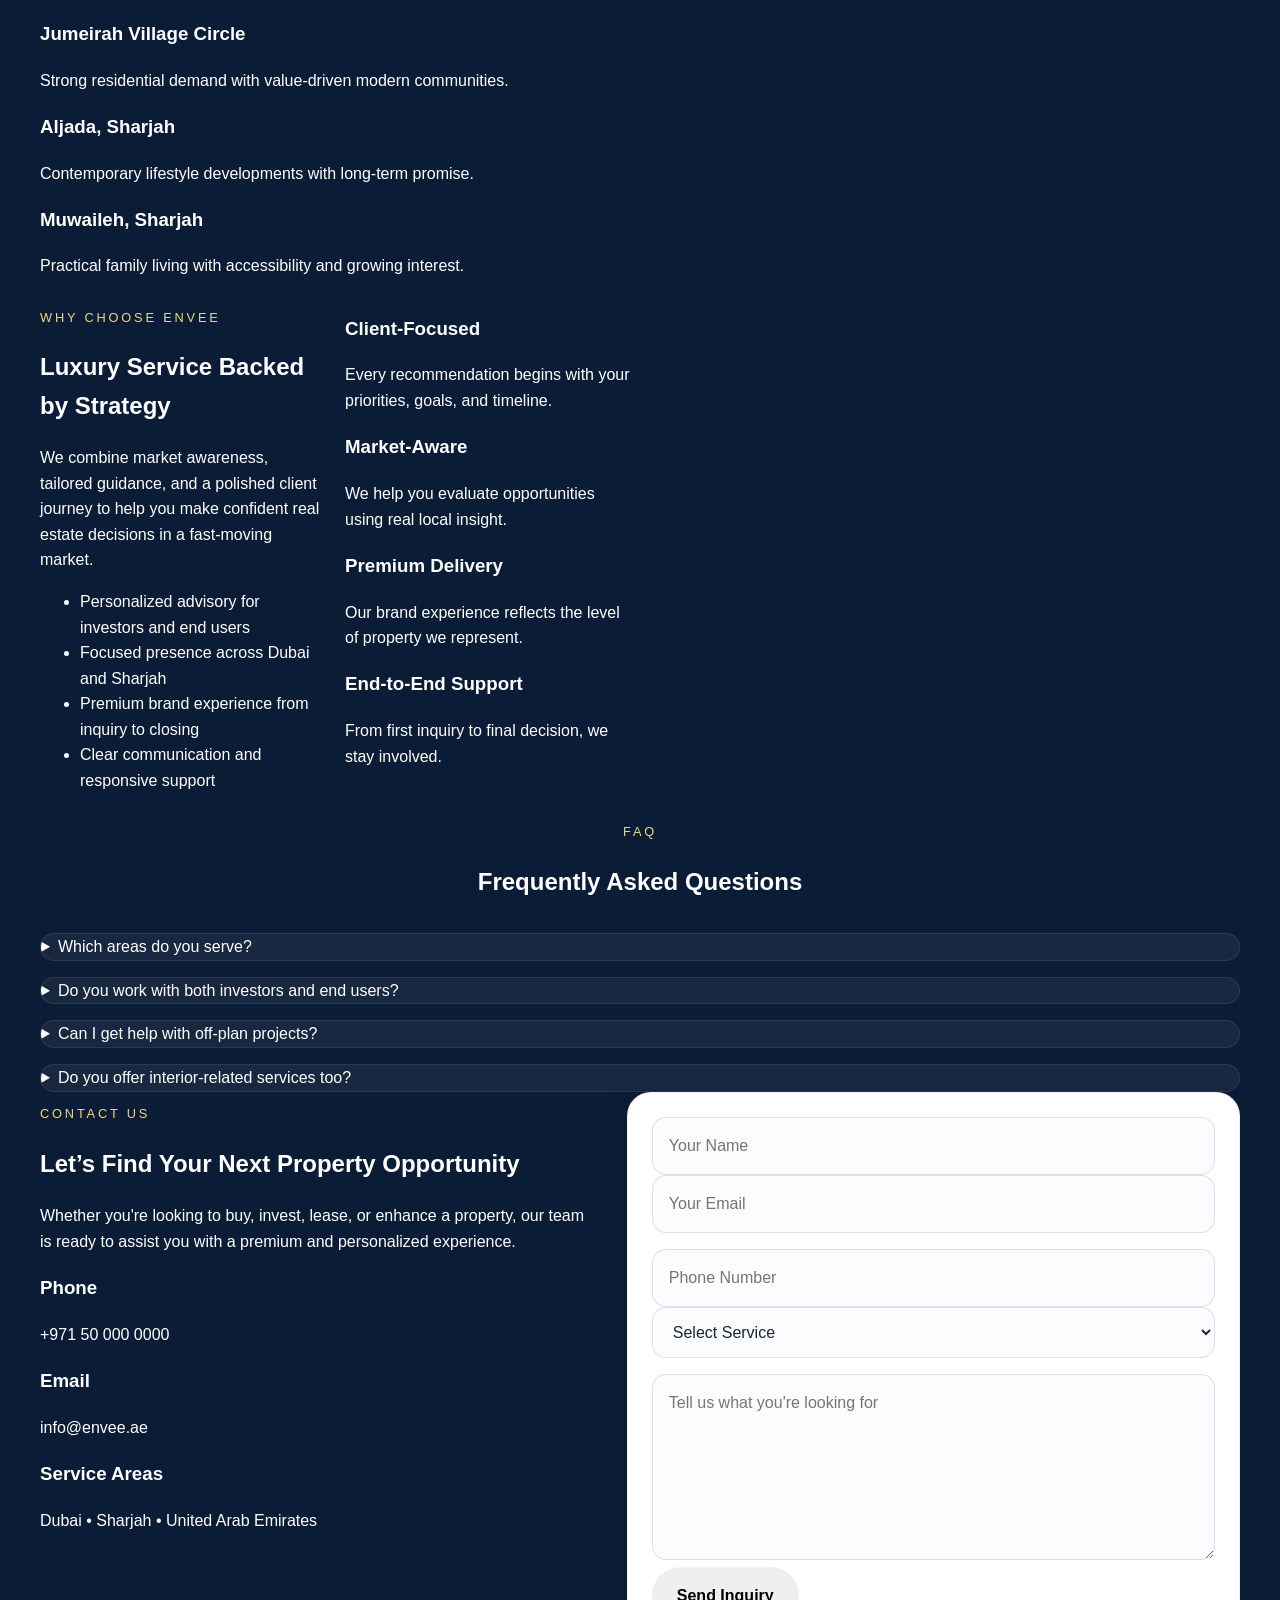
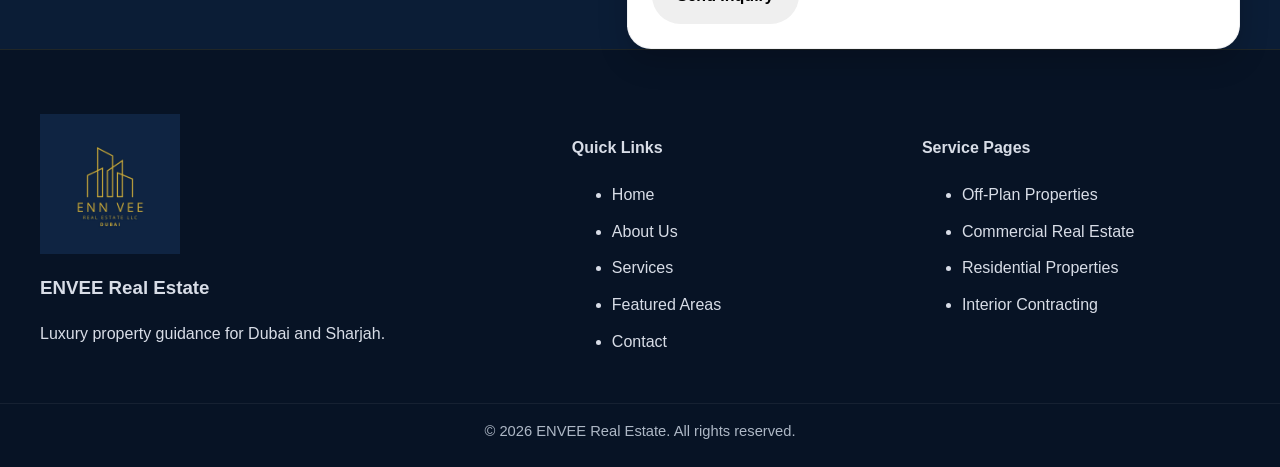
==== commit 74101cd0: "Update greeting message from 'Hello' to 'Goodbye'" ====
--- a/index.html
+++ b/index.html
@@ -3,523 +3,437 @@
 <head>
   <meta charset="UTF-8" />
   <meta name="viewport" content="width=device-width, initial-scale=1.0" />
-  <title>ENVEE Real Estate LLC Dubai</title>
+  <title>ENVEE Real Estate | Dubai & Sharjah</title>
   <meta
     name="description"
-    content="ENVEE Real Estate LLC Dubai - Luxury real estate opportunities across Dubai and Sharjah."
-  />
-  <link rel="preconnect" href="https://fonts.googleapis.com" />
-  <link rel="preconnect" href="https://fonts.gstatic.com" crossorigin />
-  <link
-    href="https://fonts.googleapis.com/css2?family=Cormorant+Garamond:wght@500;600;700&family=Inter:wght@300;400;500;600;700&display=swap"
-    rel="stylesheet"
+    content="ENVEE Real Estate offers premium off-plan, commercial, residential, and interior solutions across Dubai and Sharjah."
   />
   <link rel="stylesheet" href="style.css" />
 </head>
 <body>
+  <!-- Fireworks Canvas -->
+  <canvas id="fireworks-canvas" aria-hidden="true"></canvas>
+
   <!-- Header -->
-  <header class="site-header">
+  <header class="site-header" id="top">
     <div class="container nav-container">
-      <a href="#home" class="brand">
-        <img src="images/envee-logo.jpeg" alt="ENVEE Real Estate logo" class="brand-logo" />
+      <a href="index.html" class="brand">
+        <img src="images/envee-logo.jpeg" alt="ENVEE Real Estate Logo" class="brand-logo" />
+        <div class="brand-text">
+          <span class="brand-name">ENVEE</span>
+          <span class="brand-subtitle">Real Estate</span>
+        </div>
       </a>
 
-      <button class="nav-toggle" id="navToggle" aria-label="Open menu" aria-expanded="false">
+      <button class="menu-toggle" id="menu-toggle" aria-label="Open navigation">
         <span></span>
         <span></span>
         <span></span>
       </button>
 
-      <nav class="site-nav" id="siteNav">
-        <a href="#home">Home</a>
-        <a href="#about">About</a>
-        <a href="#services">Services</a>
-        <a href="#properties">Properties</a>
-        <a href="#cities">Cities</a>
-        <a href="#why-us">Why ENVEE</a>
-        <a href="#faq">FAQ</a>
-        <a href="#contact" class="nav-cta">Contact</a>
+      <nav class="main-nav" id="main-nav">
+        <ul>
+          <li><a href="index.html" class="active">Home</a></li>
+          <li><a href="#about">About Us</a></li>
+
+          <li class="has-dropdown">
+            <a href="#services">Services</a>
+            <ul class="dropdown-menu">
+              <li><a href="off-plan.html">Off-Plan Properties</a></li>
+              <li><a href="commercial.html">Commercial Real Estate</a></li>
+              <li><a href="residential.html">Residential Properties</a></li>
+              <li><a href="interior.html">Interior Contracting</a></li>
+            </ul>
+          </li>
+
+          <li><a href="#zones">Featured Areas</a></li>
+          <li><a href="#faq">FAQ</a></li>
+          <li><a href="#contact">Contact</a></li>
+        </ul>
       </nav>
     </div>
   </header>
 
-  <main>
-    <!-- Hero -->
-    <section class="hero" id="home">
-      <div class="hero-overlay"></div>
-      <div class="hero-fireworks" id="heroFireworks" aria-hidden="true"></div>
-
-      <div class="container hero-content">
-        <div class="hero-brand reveal">
-          <img src="images/envee-logo.jpeg" alt="ENVEE Real Estate LLC Dubai" class="hero-logo" />
-        </div>
-
-        <p class="hero-kicker reveal">Luxury Real Estate in the UAE</p>
-        <h1 class="hero-title reveal">
-          Exceptional Properties in Dubai & Sharjah
-        </h1>
-        <p class="hero-text reveal">
-          ENVEE Real Estate LLC Dubai delivers premium residential and investment
-          opportunities with a refined client experience, market insight, and
-          trusted guidance across the UAE.
-        </p>
-
-        <div class="hero-actions reveal">
-          <a href="#properties" class="btn btn-gold">View Properties</a>
-          <a href="#contact" class="btn btn-outline">Book a Consultation</a>
-        </div>
-
-        <div class="hero-stats reveal">
-          <div class="stat-card">
-            <h3 class="counter" data-target="200">0</h3>
-            <p>Premium Opportunities</p>
-          </div>
-          <div class="stat-card">
-            <h3 class="counter" data-target="2">0</h3>
-            <p>Key UAE Cities</p>
-          </div>
-          <div class="stat-card">
-            <h3 class="counter" data-target="100">0</h3>
-            <p>Client-Focused Service</p>
-          </div>
-        </div>
-      </div>
-    </section>
-
-    <!-- About -->
-    <section class="section section-dark" id="about">
-      <div class="container about-grid">
-        <div class="about-text reveal">
-          <p class="section-tag">About ENVEE</p>
-          <h2 class="section-title">A Refined Approach to Real Estate</h2>
-          <p class="section-copy">
-            ENVEE Real Estate LLC Dubai is built around premium service,
-            strategic market knowledge, and a strong understanding of the UAE
-            property landscape. We focus on helping clients discover high-value
-            opportunities across Dubai and Sharjah with clarity, confidence, and
-            discretion.
-          </p>
-          <p class="section-copy">
-            Whether you are searching for a luxury home, an investment property,
-            or a promising off-plan opportunity, ENVEE is committed to making
-            the process seamless, elegant, and rewarding.
-          </p>
-
-          <div class="about-points">
-            <div class="about-point">
-              <span class="about-icon">◆</span>
-              <div>
-                <h3>Luxury Positioning</h3>
-                <p>Premium presentation and curated property opportunities.</p>
-              </div>
-            </div>
-            <div class="about-point">
-              <span class="about-icon">◆</span>
-              <div>
-                <h3>Market Insight</h3>
-                <p>Focused guidance across key UAE real estate segments.</p>
-              </div>
-            </div>
-            <div class="about-point">
-              <span class="about-icon">◆</span>
-              <div>
-                <h3>Client Experience</h3>
-                <p>Responsive, polished, and relationship-driven service.</p>
-              </div>
-            </div>
-          </div>
-        </div>
-
-        <div class="about-media reveal">
-          <img
-            src="images/dubai-skyline-2.jpeg"
-            alt="Dubai skyline view"
-            class="section-image"
-          />
-        </div>
-      </div>
-    </section>
-
-    <!-- Services -->
-    <section class="section section-light" id="services">
-      <div class="container">
-        <p class="section-tag center">Our Services</p>
-        <h2 class="section-title center">Tailored Real Estate Solutions</h2>
-        <p class="section-copy center section-intro">
-          Designed for clients seeking elegance, opportunity, and confidence in
-          every transaction.
-        </p>
-
-        <div class="services-grid">
-          <article class="service-card reveal">
-            <div class="service-number">01</div>
-            <h3>Residential Properties</h3>
-            <p>
-              Discover refined living through apartments, villas, waterfront
-              residences, and family homes in leading communities.
-            </p>
-          </article>
-
-          <article class="service-card reveal">
-            <div class="service-number">02</div>
-            <h3>Commercial Real Estate</h3>
-            <p>
-              Find professional spaces and investment assets aligned with your
-              long-term business and portfolio goals.
-            </p>
-          </article>
-
-          <article class="service-card reveal">
-            <div class="service-number">03</div>
-            <h3>Off-Plan Projects</h3>
-            <p>
-              Access future-forward developments with strong lifestyle appeal and
-              compelling investment potential.
-            </p>
-          </article>
-
-          <article class="service-card reveal">
-            <div class="service-number">04</div>
-            <h3>Investment Advisory</h3>
-            <p>
-              Evaluate premium real estate opportunities with a sharper focus on
-              positioning, growth, and value.
-            </p>
-          </article>
-        </div>
-      </div>
-    </section>
-
-    <!-- Featured Properties -->
-    <section class="section section-dark" id="properties">
-      <div class="container">
-        <p class="section-tag center">Featured Properties</p>
-        <h2 class="section-title center">Curated Opportunities</h2>
-        <p class="section-copy center section-intro">
-          A selection of elegant residential and investment-focused options
-          across key UAE destinations.
-        </p>
-
-        <div class="properties-grid">
-          <article class="property-card reveal">
-            <div class="property-image-wrap">
-              <img
-                src="images/hero-dubai.jpeg"
-                alt="Luxury marina apartment in Dubai"
-                class="property-image"
-              />
-              <span class="property-badge">Dubai Marina</span>
-            </div>
-            <div class="property-content">
-              <h3>Luxury Marina Residence</h3>
-              <p class="property-meta">3 Bedrooms • Waterfront View • Premium Finish</p>
-              <p class="property-text">
-                An elegant property experience designed for buyers seeking
-                prestige, comfort, and prime Dubai positioning.
-              </p>
-              <a href="#contact" class="property-link">Request Details</a>
-            </div>
-          </article>
-
-          <article class="property-card reveal">
-            <div class="property-image-wrap">
-              <img
-                src="images/dubai-skyline-2.jpeg"
-                alt="Downtown Dubai luxury property"
-                class="property-image"
-              />
-              <span class="property-badge">Downtown Dubai</span>
-            </div>
-            <div class="property-content">
-              <h3>Skyline Investment Suite</h3>
-              <p class="property-meta">High-Rise Living • City Views • Investor Appeal</p>
-              <p class="property-text">
-                A polished urban option for those looking to combine lifestyle
-                value with strong location appeal.
-              </p>
-              <a href="#contact" class="property-link">Request Details</a>
-            </div>
-          </article>
-
-          <article class="property-card reveal">
-            <div class="property-image-wrap">
-              <img
-                src="images/hero-dubai.jpeg"
-                alt="Sharjah family residence"
-                class="property-image"
-              />
-              <span class="property-badge">Sharjah</span>
-            </div>
-            <div class="property-content">
-              <h3>Modern Family Residence</h3>
-              <p class="property-meta">Spacious Layout • Community Living • Modern Design</p>
-              <p class="property-text">
-                A contemporary residential option suited for comfort, family
-                living, and long-term value.
-              </p>
-              <a href="#contact" class="property-link">Request Details</a>
-            </div>
-          </article>
-        </div>
-      </div>
-    </section>
-
-    <!-- Cities -->
-    <section class="section section-light" id="cities">
-      <div class="container">
-        <p class="section-tag center">Cities We Serve</p>
-        <h2 class="section-title center">Focused on Dubai & Sharjah</h2>
-
-        <div class="cities-grid">
-          <article class="city-card reveal city-card-large">
-            <img
-              src="images/hero-dubai.jpeg"
-              alt="Dubai marina skyline"
-              class="city-image"
-            />
-            <div class="city-content">
-              <h3>Dubai</h3>
-              <p>
-                A global destination for luxury living, investment growth, iconic
-                developments, and world-class lifestyle appeal.
-              </p>
-            </div>
-          </article>
-
-          <article class="city-card reveal">
-            <img
-              src="images/dubai-skyline-2.jpeg"
-              alt="Sharjah and UAE skyline inspiration"
-              class="city-image"
-            />
-            <div class="city-content">
-              <h3>Sharjah</h3>
-              <p>
-                A strong residential market with family-focused communities,
-                modern developments, and attractive long-term value.
-              </p>
-            </div>
-          </article>
-        </div>
-      </div>
-    </section>
-
-    <!-- Why Choose Us -->
-    <section class="section section-dark" id="why-us">
-      <div class="container">
-        <p class="section-tag center">Why Choose ENVEE</p>
-        <h2 class="section-title center">Luxury. Trust. Results.</h2>
-
-        <div class="why-grid">
-          <article class="why-card reveal">
-            <h3>Premium Brand Experience</h3>
-            <p>
-              Every touchpoint is designed to reflect professionalism, elegance,
-              and confidence.
-            </p>
-          </article>
-
-          <article class="why-card reveal">
-            <h3>UAE Market Awareness</h3>
-            <p>
-              We focus on strong opportunities in key areas with a clear sense of
-              positioning and value.
-            </p>
-          </article>
-
-          <article class="why-card reveal">
-            <h3>Client-Centered Guidance</h3>
-            <p>
-              We prioritize clarity, responsiveness, and a smooth journey from
-              first inquiry to final decision.
-            </p>
-          </article>
-
-          <article class="why-card reveal">
-            <h3>Investment Perspective</h3>
-            <p>
-              We help align property opportunities with long-term goals and
-              premium market potential.
-            </p>
-          </article>
-        </div>
-      </div>
-    </section>
-
-    <!-- Trust / Stats -->
-    <section class="section section-light" id="trust">
-      <div class="container">
-        <p class="section-tag center">Our Strength</p>
-        <h2 class="section-title center">Built for Confidence</h2>
-
-        <div class="trust-grid">
-          <div class="trust-card reveal">
-            <h3 class="counter" data-target="1">0</h3>
-            <p>Billion-Level Vision</p>
-          </div>
-          <div class="trust-card reveal">
-            <h3 class="counter" data-target="15">0</h3>
-            <p>Years of Ambition</p>
-          </div>
-          <div class="trust-card reveal">
-            <h3 class="counter" data-target="2000">0</h3>
-            <p>Client-First Mindset</p>
-          </div>
-          <div class="trust-card reveal">
-            <h3 class="counter" data-target="100">0</h3>
-            <p>Premium Service Standard</p>
-          </div>
-        </div>
-      </div>
-    </section>
-
-    <!-- FAQ -->
-    <section class="section section-dark" id="faq">
-      <div class="container faq-container">
-        <p class="section-tag center">FAQ</p>
-        <h2 class="section-title center">Frequently Asked Questions</h2>
-
-        <div class="faq-list">
-          <div class="faq-item reveal">
-            <button class="faq-question">
-              What kind of properties does ENVEE handle?
-            </button>
-            <div class="faq-answer">
-              <p>
-                ENVEE focuses on premium residential, commercial, and investment
-                opportunities, including luxury and off-plan real estate.
-              </p>
-            </div>
-          </div>
-
-          <div class="faq-item reveal">
-            <button class="faq-question">
-              Which cities do you primarily serve?
-            </button>
-            <div class="faq-answer">
-              <p>
-                Our current focus is on Dubai and Sharjah, with an emphasis on
-                high-value locations and refined property opportunities.
-              </p>
-            </div>
-          </div>
-
-          <div class="faq-item reveal">
-            <button class="faq-question">
-              Can I inquire about investment options?
-            </button>
-            <div class="faq-answer">
-              <p>
-                Yes. We can help guide you toward property opportunities aligned
-                with your investment goals, lifestyle needs, and market
-                preferences.
-              </p>
-            </div>
-          </div>
-
-          <div class="faq-item reveal">
-            <button class="faq-question">
-              How do I get in touch with ENVEE?
-            </button>
-            <div class="faq-answer">
-              <p>
-                Use the contact form below and we will get back to you to discuss
-                your property interests and requirements.
-              </p>
-            </div>
-          </div>
-        </div>
-      </div>
-    </section>
-
-    <!-- Contact -->
-    <section class="section section-light" id="contact">
-      <div class="container contact-grid">
-        <div class="contact-info reveal">
-          <p class="section-tag">Contact Us</p>
-          <h2 class="section-title">Start Your Property Journey</h2>
-          <p class="section-copy">
-            Share your interest and our team will connect with you to discuss
-            suitable real estate opportunities in Dubai and Sharjah.
-          </p>
-
-          <div class="contact-details">
-            <div class="contact-detail">
-              <span>Email</span>
-              <p>jasmeet_singh05@yahoo.com</p>
-            </div>
-            <div class="contact-detail">
-              <span>Phone</span>
-              <p>+971 50 845 3395</p>
-            </div>
-            <div class="contact-detail">
-              <span>Location</span>
-              <p>Dubai, United Arab Emirates</p>
-            </div>
-          </div>
-        </div>
-
-        <form class="contact-form reveal">
+  <!-- Hero -->
+  <section class="hero-section">
+    <div class="hero-overlay"></div>
+
+    <div class="container hero-content">
+      <div class="hero-copy">
+        <p class="eyebrow">Dubai • Sharjah • UAE</p>
+        <h1>Luxury Real Estate, Elevated by ENVEE</h1>
+        <p class="hero-text">
+          Discover premium residential and commercial opportunities with a real estate partner
+          focused on trust, market insight, and exceptional client service across the UAE.
+        </p>
+
+        <div class="hero-buttons">
+          <a href="#services" class="btn btn-primary">Explore Services</a>
+          <a href="#contact" class="btn btn-secondary">Contact Us</a>
+        </div>
+
+        <div class="hero-highlights">
+          <div class="highlight-card">
+            <strong>Dubai</strong>
+            <span>Prime city opportunities</span>
+          </div>
+          <div class="highlight-card">
+            <strong>Sharjah</strong>
+            <span>Smart value & growth</span>
+          </div>
+          <div class="highlight-card">
+            <strong>UAE</strong>
+            <span>Luxury-driven advisory</span>
+          </div>
+        </div>
+      </div>
+
+      <div class="hero-form-card">
+        <h3>Book a Consultation</h3>
+        <p>Tell us what you're looking for and our team will connect with you.</p>
+
+        <form class="quick-form">
+          <input type="text" placeholder="Full Name" />
+          <input type="email" placeholder="Email Address" />
+          <input type="tel" placeholder="Phone Number" />
+          <select>
+            <option selected disabled>Select Interest</option>
+            <option>Off-Plan Properties</option>
+            <option>Commercial Real Estate</option>
+            <option>Residential Properties</option>
+            <option>Interior Contracting</option>
+          </select>
+          <button type="submit" class="btn btn-primary full-width">Request Call Back</button>
+        </form>
+      </div>
+    </div>
+  </section>
+
+  <!-- Stats -->
+  <section class="stats-section">
+    <div class="container stats-grid">
+      <div class="stat-card">
+        <h2 class="counter" data-target="250">0</h2>
+        <p>Premium Properties</p>
+      </div>
+      <div class="stat-card">
+        <h2 class="counter" data-target="120">0</h2>
+        <p>Happy Clients</p>
+      </div>
+      <div class="stat-card">
+        <h2 class="counter" data-target="15">0</h2>
+        <p>Prime Communities</p>
+      </div>
+      <div class="stat-card">
+        <h2 class="counter" data-target="4">0</h2>
+        <p>Core Service Divisions</p>
+      </div>
+    </div>
+  </section>
+
+  <!-- About -->
+  <section class="about-section section-padding" id="about">
+    <div class="container about-grid">
+      <div class="about-image-card">
+        <div class="image-frame">
+          <img src="images/envee-logo.jpeg" alt="ENVEE Real Estate" />
+        </div>
+      </div>
+
+      <div class="about-content">
+        <p class="section-tag">About ENVEE</p>
+        <h2>Your Trusted Real Estate Partner in the UAE</h2>
+        <p>
+          ENVEE Real Estate is built around one goal: creating a premium, reliable, and
+          results-driven property experience for clients across Dubai and Sharjah. From
+          investment opportunities to end-user homes and interior solutions, our approach is
+          tailored, transparent, and market-aware.
+        </p>
+        <p>
+          We focus on understanding your priorities first, then guiding you through each stage
+          with professionalism, insight, and attention to detail.
+        </p>
+
+        <div class="about-features">
+          <div class="feature-box">Luxury-focused client experience</div>
+          <div class="feature-box">UAE market understanding</div>
+          <div class="feature-box">Residential & commercial expertise</div>
+          <div class="feature-box">End-to-end advisory support</div>
+        </div>
+
+        <a href="#contact" class="btn btn-primary">Talk to Our Team</a>
+      </div>
+    </div>
+  </section>
+
+  <!-- Services -->
+  <section class="services-section section-padding" id="services">
+    <div class="container">
+      <div class="section-heading center">
+        <p class="section-tag">Our Services</p>
+        <h2>Specialized Real Estate Solutions</h2>
+        <p>
+          Explore our focused service divisions designed to support buyers, investors, businesses,
+          and property owners in the UAE.
+        </p>
+      </div>
+
+      <div class="services-grid">
+        <article class="service-card">
+          <div class="service-icon">01</div>
+          <h3>Off-Plan Properties</h3>
+          <p>
+            Access high-potential off-plan developments and early-stage opportunities with
+            strategic guidance for both investors and end users.
+          </p>
+          <a href="off-plan.html" class="text-link">View Page</a>
+        </article>
+
+        <article class="service-card">
+          <div class="service-icon">02</div>
+          <h3>Commercial Real Estate</h3>
+          <p>
+            Find premium spaces for retail, office, mixed-use, and investment objectives with a
+            commercial-first advisory approach.
+          </p>
+          <a href="commercial.html" class="text-link">View Page</a>
+        </article>
+
+        <article class="service-card">
+          <div class="service-icon">03</div>
+          <h3>Residential Properties</h3>
+          <p>
+            Discover apartments, villas, and family homes selected around lifestyle, location,
+            design, and long-term value.
+          </p>
+          <a href="residential.html" class="text-link">View Page</a>
+        </article>
+
+        <article class="service-card">
+          <div class="service-icon">04</div>
+          <h3>Interior Contracting</h3>
+          <p>
+            Transform interiors with refined design execution, premium finishes, and elegant
+            solutions aligned with your property vision.
+          </p>
+          <a href="interior.html" class="text-link">View Page</a>
+        </article>
+      </div>
+    </div>
+  </section>
+
+  <!-- Featured Areas -->
+  <section class="zones-section section-padding" id="zones">
+    <div class="container">
+      <div class="section-heading center">
+        <p class="section-tag">Featured Areas</p>
+        <h2>Where ENVEE Focuses</h2>
+        <p>
+          We support clients across major UAE destinations, with particular attention to Dubai
+          and Sharjah’s most desirable communities.
+        </p>
+      </div>
+
+      <div class="zones-grid">
+        <div class="zone-card">
+          <h3>Dubai Marina</h3>
+          <p>Waterfront living, skyline views, and high-demand premium residences.</p>
+        </div>
+        <div class="zone-card">
+          <h3>Downtown Dubai</h3>
+          <p>Iconic addresses, luxury apartments, and central city prestige.</p>
+        </div>
+        <div class="zone-card">
+          <h3>Business Bay</h3>
+          <p>High-growth urban investment opportunities and mixed-use appeal.</p>
+        </div>
+        <div class="zone-card">
+          <h3>Jumeirah Village Circle</h3>
+          <p>Strong residential demand with value-driven modern communities.</p>
+        </div>
+        <div class="zone-card">
+          <h3>Aljada, Sharjah</h3>
+          <p>Contemporary lifestyle developments with long-term promise.</p>
+        </div>
+        <div class="zone-card">
+          <h3>Muwaileh, Sharjah</h3>
+          <p>Practical family living with accessibility and growing interest.</p>
+        </div>
+      </div>
+    </div>
+  </section>
+
+  <!-- Why Choose Us -->
+  <section class="why-section section-padding">
+    <div class="container why-grid">
+      <div class="why-content">
+        <p class="section-tag">Why Choose ENVEE</p>
+        <h2>Luxury Service Backed by Strategy</h2>
+        <p>
+          We combine market awareness, tailored guidance, and a polished client journey to help
+          you make confident real estate decisions in a fast-moving market.
+        </p>
+
+        <ul class="why-list">
+          <li>Personalized advisory for investors and end users</li>
+          <li>Focused presence across Dubai and Sharjah</li>
+          <li>Premium brand experience from inquiry to closing</li>
+          <li>Clear communication and responsive support</li>
+        </ul>
+      </div>
+
+      <div class="why-cards">
+        <div class="mini-card">
+          <h3>Client-Focused</h3>
+          <p>Every recommendation begins with your priorities, goals, and timeline.</p>
+        </div>
+        <div class="mini-card">
+          <h3>Market-Aware</h3>
+          <p>We help you evaluate opportunities using real local insight.</p>
+        </div>
+        <div class="mini-card">
+          <h3>Premium Delivery</h3>
+          <p>Our brand experience reflects the level of property we represent.</p>
+        </div>
+        <div class="mini-card">
+          <h3>End-to-End Support</h3>
+          <p>From first inquiry to final decision, we stay involved.</p>
+        </div>
+      </div>
+    </div>
+  </section>
+
+  <!-- FAQ -->
+  <section class="faq-section section-padding" id="faq">
+    <div class="container">
+      <div class="section-heading center">
+        <p class="section-tag">FAQ</p>
+        <h2>Frequently Asked Questions</h2>
+      </div>
+
+      <div class="faq-list">
+        <details class="faq-item">
+          <summary>Which areas do you serve?</summary>
+          <p>
+            ENVEE focuses on prime opportunities across the UAE, with strong attention on Dubai
+            and Sharjah.
+          </p>
+        </details>
+
+        <details class="faq-item">
+          <summary>Do you work with both investors and end users?</summary>
+          <p>
+            Yes. We support investors, first-time buyers, families, and businesses looking for
+            the right real estate solution.
+          </p>
+        </details>
+
+        <details class="faq-item">
+          <summary>Can I get help with off-plan projects?</summary>
+          <p>
+            Yes. We provide guidance on off-plan opportunities, helping clients assess developer
+            reputation, location potential, and project fit.
+          </p>
+        </details>
+
+        <details class="faq-item">
+          <summary>Do you offer interior-related services too?</summary>
+          <p>
+            Yes. ENVEE also offers interior contracting support for clients seeking premium design
+            execution and property enhancement.
+          </p>
+        </details>
+      </div>
+    </div>
+  </section>
+
+  <!-- Contact -->
+  <section class="contact-section section-padding" id="contact">
+    <div class="container contact-grid">
+      <div class="contact-info">
+        <p class="section-tag">Contact Us</p>
+        <h2>Let’s Find Your Next Property Opportunity</h2>
+        <p>
+          Whether you're looking to buy, invest, lease, or enhance a property, our team is ready
+          to assist you with a premium and personalized experience.
+        </p>
+
+        <div class="contact-cards">
+          <div class="contact-card">
+            <h3>Phone</h3>
+            <p><a href="tel:+971500000000">+971 50 000 0000</a></p>
+          </div>
+          <div class="contact-card">
+            <h3>Email</h3>
+            <p><a href="mailto:info@envee.ae">info@envee.ae</a></p>
+          </div>
+          <div class="contact-card">
+            <h3>Service Areas</h3>
+            <p>Dubai • Sharjah • United Arab Emirates</p>
+          </div>
+        </div>
+      </div>
+
+      <div class="contact-form-wrap">
+        <form class="contact-form">
           <div class="form-row">
-            <input type="text" name="name" placeholder="Your Name" required />
+            <input type="text" placeholder="Your Name" />
+            <input type="email" placeholder="Your Email" />
           </div>
           <div class="form-row">
-            <input type="email" name="email" placeholder="Your Email" required />
-          </div>
-          <div class="form-row">
-            <input type="tel" name="phone" placeholder="Phone Number" />
-          </div>
-          <div class="form-row">
-            <select name="interest">
-              <option value="">Interested In</option>
-              <option value="buying">Buying</option>
-              <option value="selling">Selling</option>
-              <option value="investing">Investing</option>
-              <option value="off-plan">Off-Plan Projects</option>
+            <input type="tel" placeholder="Phone Number" />
+            <select>
+              <option selected disabled>Select Service</option>
+              <option>Off-Plan Properties</option>
+              <option>Commercial Real Estate</option>
+              <option>Residential Properties</option>
+              <option>Interior Contracting</option>
             </select>
           </div>
-          <div class="form-row">
-            <textarea
-              name="message"
-              rows="5"
-              placeholder="Tell us what kind of property you are looking for"
-            ></textarea>
-          </div>
-          <button type="submit" class="btn btn-gold btn-full">Send Inquiry</button>
+          <textarea rows="6" placeholder="Tell us what you're looking for"></textarea>
+          <button type="submit" class="btn btn-primary full-width">Send Inquiry</button>
         </form>
       </div>
-    </section>
-  </main>
+    </div>
+  </section>
 
   <!-- Footer -->
   <footer class="site-footer">
     <div class="container footer-grid">
-      <div class="footer-brand">
-        <img src="images/envee-logo.jpeg" alt="ENVEE logo" class="footer-logo" />
-        <p>
-          ENVEE Real Estate LLC Dubai offers a premium, client-focused approach
-          to real estate across Dubai and Sharjah.
-        </p>
-      </div>
-
-      <div class="footer-links">
-        <h3>Quick Links</h3>
-        <a href="#about">About</a>
-        <a href="#services">Services</a>
-        <a href="#properties">Properties</a>
-        <a href="#contact">Contact</a>
-      </div>
-
-      <div class="footer-links">
-        <h3>Locations</h3>
-        <p>Dubai</p>
-        <p>Sharjah</p>
-        <p>United Arab Emirates</p>
+      <div>
+        <div class="footer-brand">
+          <img src="images/envee-logo.jpeg" alt="ENVEE Logo" class="footer-logo" />
+          <div>
+            <h3>ENVEE Real Estate</h3>
+            <p>Luxury property guidance for Dubai and Sharjah.</p>
+          </div>
+        </div>
+      </div>
+
+      <div>
+        <h4>Quick Links</h4>
+        <ul class="footer-links">
+          <li><a href="index.html">Home</a></li>
+          <li><a href="#about">About Us</a></li>
+          <li><a href="#services">Services</a></li>
+          <li><a href="#zones">Featured Areas</a></li>
+          <li><a href="#contact">Contact</a></li>
+        </ul>
+      </div>
+
+      <div>
+        <h4>Service Pages</h4>
+        <ul class="footer-links">
+          <li><a href="off-plan.html">Off-Plan Properties</a></li>
+          <li><a href="commercial.html">Commercial Real Estate</a></li>
+          <li><a href="residential.html">Residential Properties</a></li>
+          <li><a href="interior.html">Interior Contracting</a></li>
+        </ul>
       </div>
     </div>
 
     <div class="footer-bottom">
-      <p>© 2026 ENVEE Real Estate LLC Dubai. All rights reserved.</p>
+      <p>© 2026 ENVEE Real Estate. All rights reserved.</p>
     </div>
   </footer>
 
